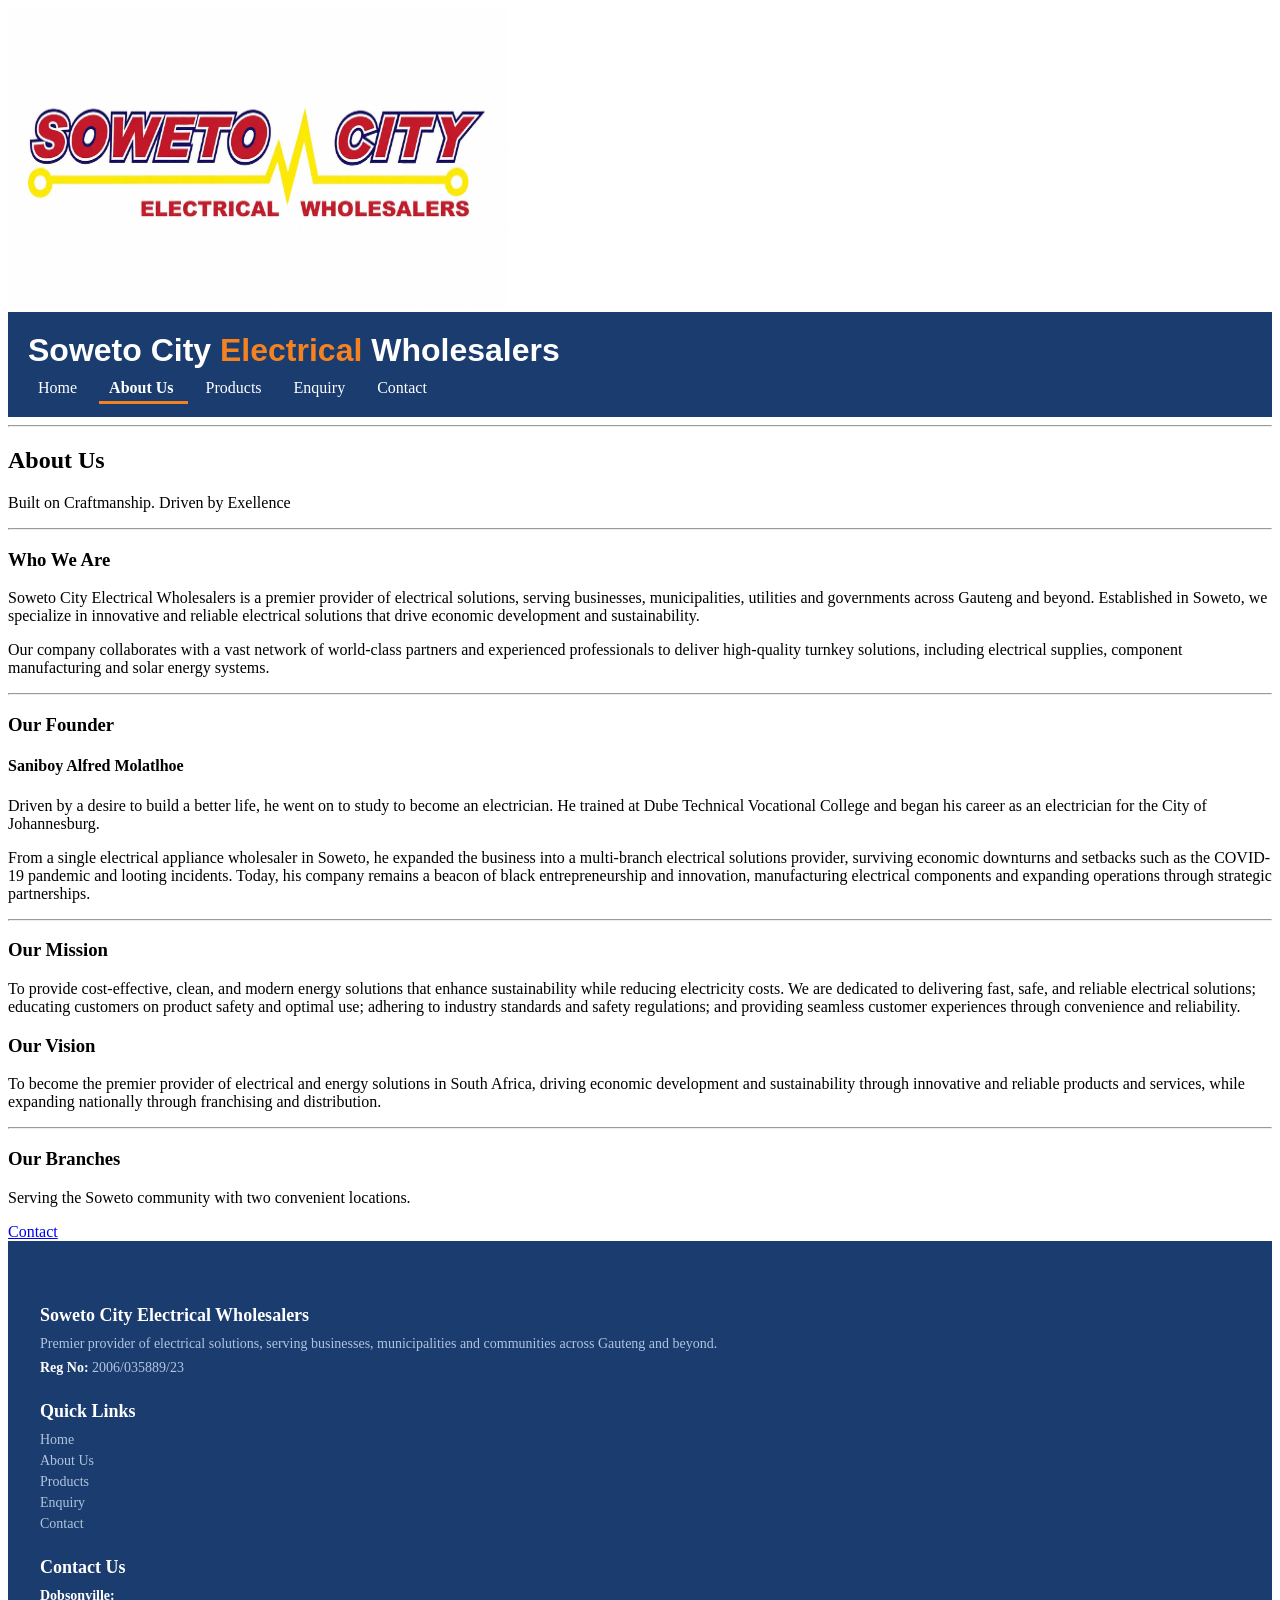
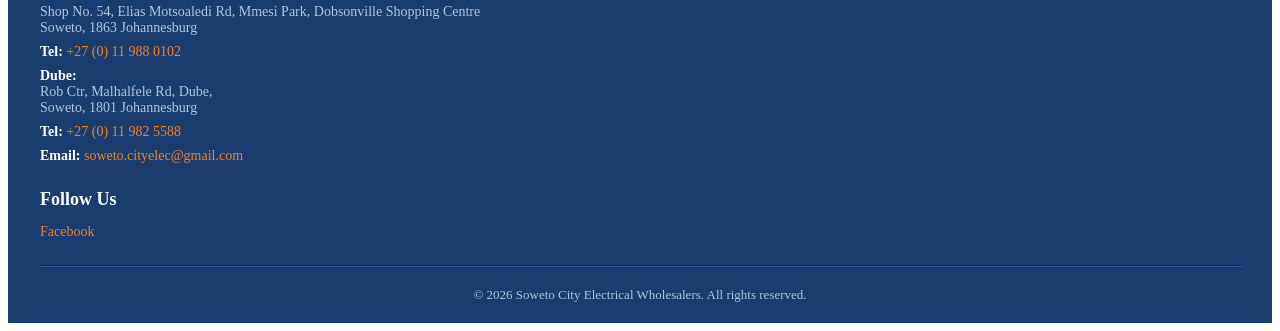
==== Root/Assets/about.html @ 32085fcb "Footer section and updating web pages. I have added comments on everything I have done that way it i" ====
<!DOCTYPE html>
<html lang="en">
    <head>
        <title>Soweto City Electrical Wholesalers</title> 
    </head>
    
    <body>
            <img src="../Images/Company logo.jpg" width="500px" height="300px">
        
        <header>
            <header style="background-color: #1A3C6E; padding: 20px; color: #FFFFFF;">
            
            <h1 style="color: #FFFFFF; font-family: Arial, sans-serif; margin: 0;">
                Soweto City 
                <span style="color: #F58220;">Electrical</span> 
                Wholesalers
            </h1>
            
            <nav>
                <p style="margin-top: 10px; margin-bottom: 0;">
                <a href="../index.html" style="color: #FFFFFF; text-decoration: none; padding: 5px 10px;">
                    Home
                </a> &nbsp;
                <a href="#" style="color: #FFFFFF; text-decoration: none; font-weight: bold; padding: 5px 10px; border-bottom: 3px solid #F58220;">
                    About Us
                </a> &nbsp;
                <a href="products.html" style="color: #FFFFFF; text-decoration: none; padding: 5px 10px;">
                    Products
                </a> &nbsp;
                <a href="enquiry.html" style="color: #FFFFFF; text-decoration: none; padding: 5px 10px;">
                    Enquiry
                </a> &nbsp;
                <a href="contact.html" style="color: #FFFFFF; text-decoration: none; padding: 5px 10px;">
                    Contact
                </a>
                </p>
            </nav>
        </header>
        <hr>
        <main>
            <section>
                <h2>About Us</h2>
                <p>Built on Craftmanship. Driven by Exellence</p>
            </section>

            <hr>
            <section>
                <h3>Who We Are</h3>

                <p>Soweto City Electrical Wholesalers is a premier provider of electrical solutions, 
                    serving businesses, municipalities, utilities and governments across Gauteng and beyond. 
                    Established in Soweto, we specialize in innovative and reliable electrical solutions 
                    that drive economic development and sustainability.</p>
                    <p>Our company collaborates with a vast network of world-class partners and experienced 
                    professionals to deliver high-quality turnkey solutions, including electrical supplies, 
                    component manufacturing and solar energy systems.</p>
            </section>

            <hr>
            <section>
                <h3>Our Founder</h3>
                <h4>Saniboy Alfred Molatlhoe</h4>
                <p>Driven by a desire to build a better life, he went on to study to become an electrician. 
                    He trained at Dube Technical Vocational College and began his career as an electrician 
                    for the City of Johannesburg.</p>
                <p>From a single electrical appliance wholesaler in Soweto, he expanded the business 
                    into a multi-branch electrical solutions provider, surviving economic downturns and 
                    setbacks such as the COVID-19 pandemic and looting incidents. Today, his company 
                    remains a beacon of black entrepreneurship and innovation, manufacturing electrical 
                    components and expanding operations through strategic partnerships.</p>
            </section>

            <hr>
            <section>
                <h3>Our Mission</h3>
                <p>To provide cost-effective, clean, and modern energy solutions that enhance sustainability 
                    while reducing electricity costs. We are dedicated to delivering fast, safe, and reliable 
                    electrical solutions; educating customers on product safety and optimal use; adhering to 
                    industry standards and safety regulations; and providing seamless customer experiences 
                    through convenience and reliability.</p>
                    <h3>Our Vision</h3>
                    <p>To become the premier provider of electrical and energy solutions in South Africa, 
                    driving economic development and sustainability through innovative and reliable products 
                    and services, while expanding nationally through franchising and distribution.</p>
            </section>

            <hr>
            <section>
                <h3>Our Branches</h3>
                <p>Serving the Soweto community with two convenient locations.</p>
                <tr>
                        <td><a href="contact.html">Contact</a></td>
                    </tr>
            </section>

        </main>

        <footer style="background-color: #1A3C6E; padding: 40px 30px 20px 30px; color: #FFFFFF;">
            
            <div style="max-width: 1200px; margin: 0 auto;">
                
                
                <div style="margin-bottom: 25px;">
                    <h4 style="color: #FFFFFF; margin-bottom: 10px; font-size: 18px;">
                        Soweto City Electrical Wholesalers
                    </h4>
                    <p style="color: #B0C4DE; margin: 5px 0; font-size: 14px;">
                        Premier provider of electrical solutions, serving businesses, 
                        municipalities and communities across Gauteng and beyond.
                    </p>
                    <p style="color: #B0C4DE; margin: 8px 0; font-size: 14px;">
                        <strong style="color: #FFFFFF;">Reg No:</strong> 2006/035889/23
                    </p>
                </div>

                <div style="margin-bottom: 25px;">
                    <h4 style="color: #FFFFFF; margin-bottom: 10px; font-size: 18px;">
                        Quick Links
                    </h4>
                    <p style="margin: 5px 0; font-size: 14px;">
                        <a href="../index.html" style="color: #B0C4DE; text-decoration: none;">Home</a>
                    </p>
                    <p style="margin: 5px 0; font-size: 14px;">
                        <a href="#" style="color: #B0C4DE; text-decoration: none;">About Us</a>
                   
                    <p style="margin: 5px 0; font-size: 14px;">
                        <a href="products.html" style="color: #B0C4DE; text-decoration: none;">Products</a>
                    </p>
                    <p style="margin: 5px 0; font-size: 14px;">
                        <a href="enquiry.html" style="color: #B0C4DE; text-decoration: none;">Enquiry</a>
                    </p>
                    <p style="margin: 5px 0; font-size: 14px;">
                        <a href="contact.html" style="color: #B0C4DE; text-decoration: none;">Contact</a>
                    </p>
                </div>
                
                
                <div style="margin-bottom: 25px;">
                    <h4 style="color: #FFFFFF; margin-bottom: 10px; font-size: 18px;">
                        Contact Us
                    </h4>
                    <p style="color: #B0C4DE; margin: 5px 0; font-size: 14px;">
                        <strong style="color: #FFFFFF;">Dobsonville:</strong><br>
                        Shop No. 54, Elias Motsoaledi Rd, Mmesi Park, Dobsonville Shopping Centre<br>
                        Soweto, 1863 Johannesburg
                    </p>
                    <p style="color: #B0C4DE; margin: 8px 0; font-size: 14px;">
                        <strong style="color: #FFFFFF;">Tel:</strong> 
                        <a href="tel:+27119880102" style="color: #F58220; text-decoration: none;">
                            +27 (0) 11 988 0102
                        </a>
                    <p style="color: #B0C4DE; margin: 8px 0; font-size: 14px;">
                        <strong style="color: #FFFFFF;">Dube:</strong><br>
                        Rob Ctr, Malhalfele Rd, Dube,<br>
                        Soweto, 1801 Johannesburg
                    </p>
                    <p style="color: #B0C4DE; margin: 8px 0; font-size: 14px;">
                        <strong style="color: #FFFFFF;">Tel:</strong> 
                        <a href="tel:+27119880102" style="color: #F58220; text-decoration: none;">
                            +27 (0) 11 982 5588
                        </a>
                    </p>
                    <p style="color: #B0C4DE; margin: 5px 0; font-size: 14px;">
                        <strong style="color: #FFFFFF;">Email:</strong> 
                        <a href="mailto:soweto.cityelec@gmail.com" style="color: #F58220; text-decoration: none;">
                            soweto.cityelec@gmail.com
                        </a>
                    </p>
                </div>
                
                
                <div style="margin-bottom: 25px;">
                    <h4 style="color: #FFFFFF; margin-bottom: 10px; font-size: 18px;">
                        Follow Us
                    </h4>
                    <p style="font-size: 14px;">
                        <a href="#" style="color: #F58220; text-decoration: none;">Facebook</a>
                    </p>
                </div>
                
            </div>
            
            
            <hr style="border-color: #2A5C9E; margin: 20px 0;">
            
            <p style="color: #B0C4DE; text-align: center; font-size: 13px; margin: 0;">
                &copy; 2026 Soweto City Electrical Wholesalers. All rights reserved.
            </p>
            
        </footer>

 </body>
</html>
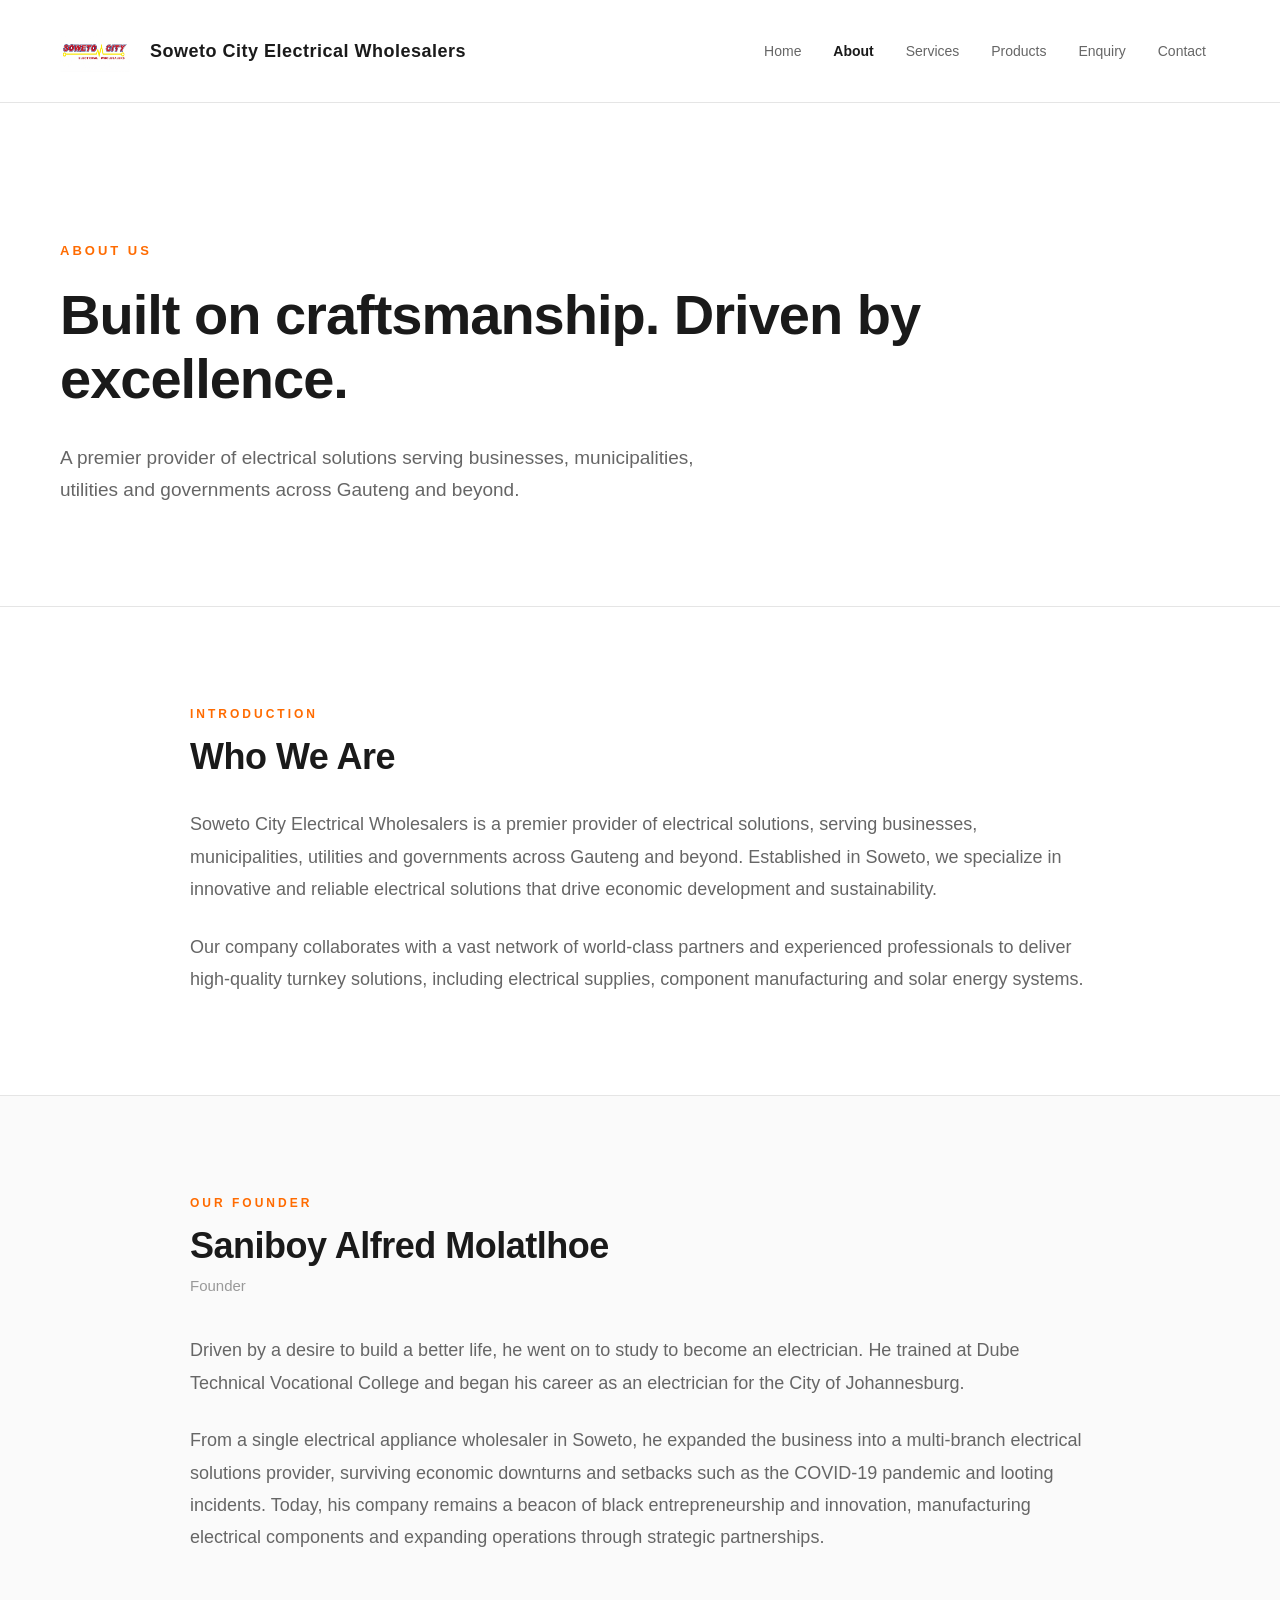
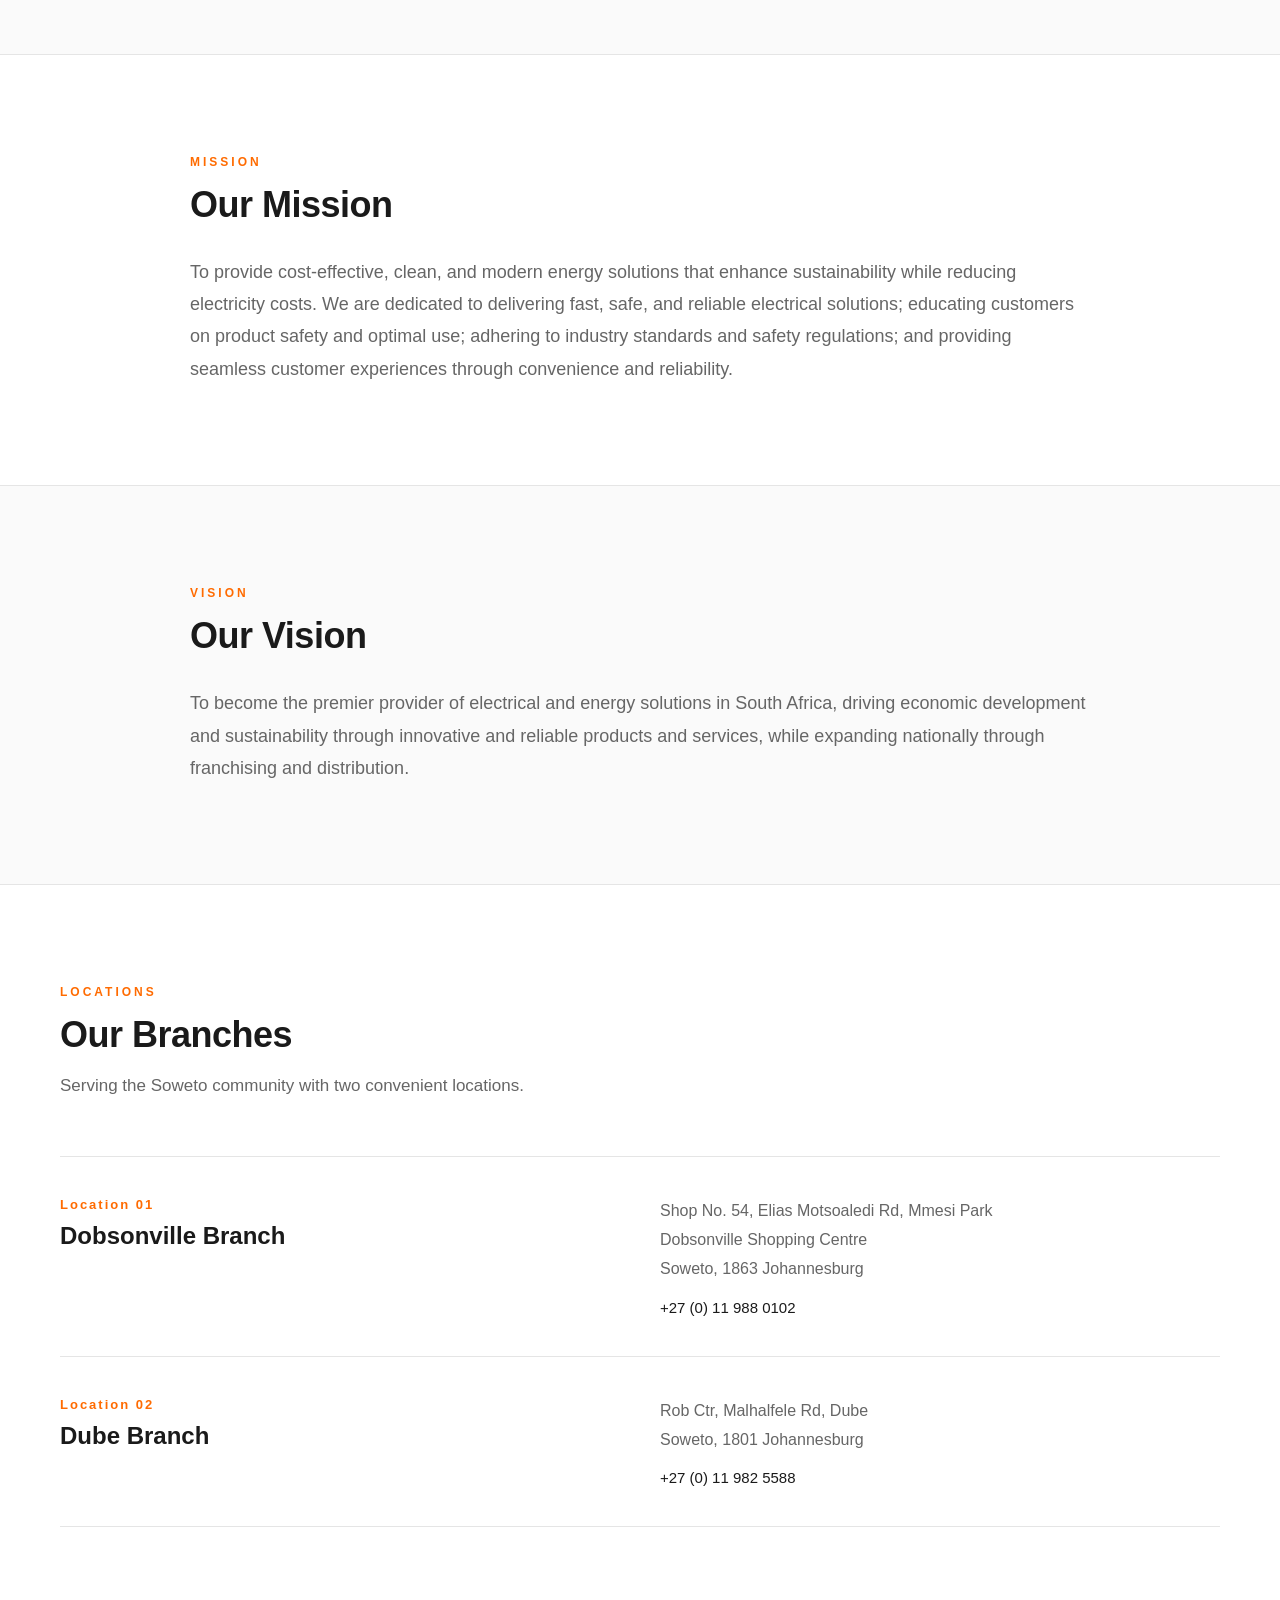
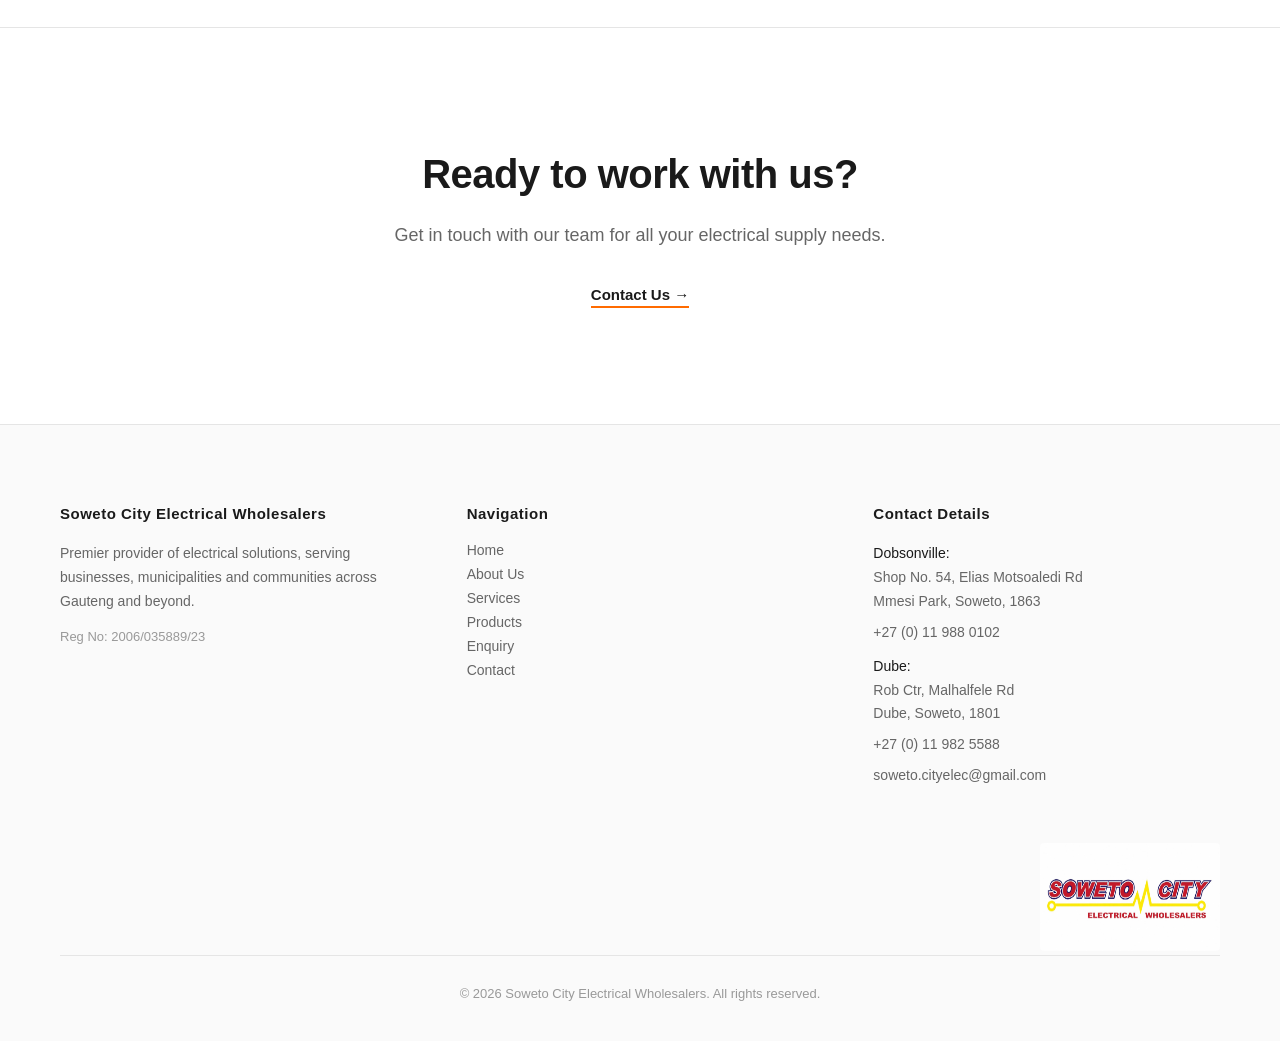
==== commit 67358d7c: "Created a Javascript Folder and changed Design of pages. I have created an additional folder within " ====
--- a/Root/Assets/about.html
+++ b/Root/Assets/about.html
@@ -2,193 +2,335 @@
 <!DOCTYPE html>
 <html lang="en">
     <head>
-        <title>Soweto City Electrical Wholesalers</title> 
+        <title>Soweto City Electrical Wholesalers | Home</title>
     </head>
-    
-    <body>
-            <img src="../Images/Company logo.jpg" width="500px" height="300px">
+    <body style="font-family: 'Inter', Arial, sans-serif; margin: 0; padding: 0; background-color: #FFFFFF; color: #1A1A1A;"></body>
+    <header style="background-color: #FFFFFF; padding: 30px 60px; border-bottom: 1px solid #E5E5E5;">
+        <div style="display: flex; align-items: center; justify-content: space-between; flex-wrap: wrap;">
+
+        <!--Comapany logo-->
+        <div style="display: flex; align-items: center; gap: 20px;">
+            <img src="../Images/Company logo.jpg" alt="Soweto City Electrical Wholesalers Logo" width="70" height="42" style="border-radius: 2px;">
+            <h1 style="color: #1A1A1A; margin: 0; font-size: 18px; font-weight: 600; letter-spacing: 0.5px;">
+            Soweto City Electrical Wholesalers
+            </h1>
+        </div>
+
+            <!--Navigation Menu-->
+            <nav>
+                <p style="margin: 0; font-size: 14px; font-weight: 400;">
+                    <a href="../index.html" style="color: #666666; text-decoration: none; padding: 8px 14px;">
+                        Home
+                    </a>
+                    <a href="#" style="color: #1A1A1A; text-decoration: none; padding: 8px 14px; font-weight: 600;">
+                        About
+                    </a>
+                    <a href="services.html" style="color: #666666; text-decoration: none; padding: 8px 14px;">
+                        Services
+                    </a>
+                    <a href="products.html" style="color: #666666; text-decoration: none; padding: 8px 14px;">
+                        Products
+                    </a>
+                    <a href="enquiry.html" style="color: #666666; text-decoration: none; padding: 8px 14px;">
+                        Enquiry
+                    </a>
+                    <a href="contact.html" style="color: #666666; text-decoration: none; padding: 8px 14px;">
+                        Contact
+                    </a>
+                    </p>
+            </nav>
+    </header>
         
-        <header>
-            <header style="background-color: #1A3C6E; padding: 20px; color: #FFFFFF;">
+        <main>
+            <!--Page Header-->
+            <section style="padding: 140px 60px 100px 60px; max-width: 1200px; margin: 0 auto;">
+                <p style="color: #FF6B00; font-size: 13px; font-weight: 600; letter-spacing: 3px; text-transform: uppercase; margin: 0 0 25px 0;">
+                    About Us
+                </p>
+                
+                <h2 style="color: #1A1A1A; font-size: 56px; font-weight: 700; line-height: 1.15; margin: 0 0 30px 0; max-width: 900px; letter-spacing: -1px;">
+                    Built on craftsmanship. Driven by excellence.
+                </h2>
+                
+                <p style="color: #666666; font-size: 19px; line-height: 1.7; max-width: 650px; margin-bottom: 0; font-weight: 300;">
+                    A premier provider of electrical solutions serving businesses, 
+                    municipalities, utilities and governments across Gauteng and beyond.
+                </p>  
+            </section>
+           
             
-            <h1 style="color: #FFFFFF; font-family: Arial, sans-serif; margin: 0;">
-                Soweto City 
-                <span style="color: #F58220;">Electrical</span> 
-                Wholesalers
-            </h1>
-            
-            <nav>
-                <p style="margin-top: 10px; margin-bottom: 0;">
-                <a href="../index.html" style="color: #FFFFFF; text-decoration: none; padding: 5px 10px;">
-                    Home
-                </a> &nbsp;
-                <a href="#" style="color: #FFFFFF; text-decoration: none; font-weight: bold; padding: 5px 10px; border-bottom: 3px solid #F58220;">
-                    About Us
-                </a> &nbsp;
-                <a href="products.html" style="color: #FFFFFF; text-decoration: none; padding: 5px 10px;">
-                    Products
-                </a> &nbsp;
-                <a href="enquiry.html" style="color: #FFFFFF; text-decoration: none; padding: 5px 10px;">
-                    Enquiry
-                </a> &nbsp;
-                <a href="contact.html" style="color: #FFFFFF; text-decoration: none; padding: 5px 10px;">
-                    Contact
-                </a>
-                </p>
-            </nav>
-        </header>
-        <hr>
-        <main>
-            <section>
-                <h2>About Us</h2>
-                <p>Built on Craftmanship. Driven by Exellence</p>
-            </section>
-
-            <hr>
-            <section>
-                <h3>Who We Are</h3>
-
-                <p>Soweto City Electrical Wholesalers is a premier provider of electrical solutions, 
-                    serving businesses, municipalities, utilities and governments across Gauteng and beyond. 
-                    Established in Soweto, we specialize in innovative and reliable electrical solutions 
-                    that drive economic development and sustainability.</p>
-                    <p>Our company collaborates with a vast network of world-class partners and experienced 
-                    professionals to deliver high-quality turnkey solutions, including electrical supplies, 
-                    component manufacturing and solar energy systems.</p>
-            </section>
-
-            <hr>
-            <section>
-                <h3>Our Founder</h3>
-                <h4>Saniboy Alfred Molatlhoe</h4>
-                <p>Driven by a desire to build a better life, he went on to study to become an electrician. 
-                    He trained at Dube Technical Vocational College and began his career as an electrician 
-                    for the City of Johannesburg.</p>
-                <p>From a single electrical appliance wholesaler in Soweto, he expanded the business 
-                    into a multi-branch electrical solutions provider, surviving economic downturns and 
-                    setbacks such as the COVID-19 pandemic and looting incidents. Today, his company 
-                    remains a beacon of black entrepreneurship and innovation, manufacturing electrical 
-                    components and expanding operations through strategic partnerships.</p>
-            </section>
-
-            <hr>
-            <section>
-                <h3>Our Mission</h3>
-                <p>To provide cost-effective, clean, and modern energy solutions that enhance sustainability 
-                    while reducing electricity costs. We are dedicated to delivering fast, safe, and reliable 
-                    electrical solutions; educating customers on product safety and optimal use; adhering to 
-                    industry standards and safety regulations; and providing seamless customer experiences 
-                    through convenience and reliability.</p>
-                    <h3>Our Vision</h3>
-                    <p>To become the premier provider of electrical and energy solutions in South Africa, 
-                    driving economic development and sustainability through innovative and reliable products 
-                    and services, while expanding nationally through franchising and distribution.</p>
-            </section>
-
-            <hr>
-            <section>
-                <h3>Our Branches</h3>
-                <p>Serving the Soweto community with two convenient locations.</p>
-                <tr>
-                        <td><a href="contact.html">Contact</a></td>
-                    </tr>
-            </section>
-
+            <!--Who We Are-->
+            <section style="padding: 100px 60px; border-top: 1px solid #E5E5E5;">
+                <div style="max-width: 900px; margin: 0 auto;">
+                    <p style="color: #FF6B00; font-size: 12px; font-weight: 600; letter-spacing: 3px; text-transform: uppercase; margin: 0 0 15px 0;">
+                        Introduction
+                    </p>
+                    <h2 style="color: #1A1A1A; font-size: 36px; font-weight: 700; margin: 0 0 30px 0; letter-spacing: -0.5px;">
+                        Who We Are
+                    </h2>
+                    <p style="color: #666666; font-size: 18px; line-height: 1.8; margin-bottom: 25px; font-weight: 300;">
+                        Soweto City Electrical Wholesalers is a premier provider of electrical solutions, 
+                        serving businesses, municipalities, utilities and governments across Gauteng and beyond. 
+                        Established in Soweto, we specialize in innovative and reliable electrical solutions 
+                        that drive economic development and sustainability.
+                    </p>
+                    <p style="color: #666666; font-size: 18px; line-height: 1.8; margin-bottom: 0; font-weight: 300;">
+                        Our company collaborates with a vast network of world-class partners and experienced 
+                        professionals to deliver high-quality turnkey solutions, including electrical supplies, 
+                        component manufacturing and solar energy systems.
+                    </p>   
+                </div>
+            </section>
+
+            <!--Our Founder-->
+              <section style="padding: 100px 60px; background-color: #FAFAFA; border-top: 1px solid #E5E5E5;">
+                <div style="max-width: 900px; margin: 0 auto;">
+                    
+                    <p style="color: #FF6B00; font-size: 12px; font-weight: 600; letter-spacing: 3px; text-transform: uppercase; margin: 0 0 15px 0;">
+                        Our Founder
+                    </p>
+                    
+                    <h2 style="color: #1A1A1A; font-size: 36px; font-weight: 700; margin: 0 0 10px 0; letter-spacing: -0.5px;">
+                        Saniboy Alfred Molatlhoe
+                    </h2>
+                    
+                    <p style="color: #999999; font-size: 15px; font-weight: 500; margin: 0 0 40px 0;">
+                        Founder
+                    </p>
+                    
+                    <p style="color: #666666; font-size: 18px; line-height: 1.8; margin-bottom: 25px; font-weight: 300;">
+                        Driven by a desire to build a better life, he went on to study to become an electrician. 
+                        He trained at Dube Technical Vocational College and began his career as an electrician 
+                        for the City of Johannesburg.
+                    </p>
+                    
+                    <p style="color: #666666; font-size: 18px; line-height: 1.8; margin-bottom: 0; font-weight: 300;">
+                        From a single electrical appliance wholesaler in Soweto, he expanded the business 
+                        into a multi-branch electrical solutions provider, surviving economic downturns and 
+                        setbacks such as the COVID-19 pandemic and looting incidents. Today, his company 
+                        remains a beacon of black entrepreneurship and innovation, manufacturing electrical 
+                        components and expanding operations through strategic partnerships.
+                    </p>   
+                </div>
+            </section>
+
+            <!--The Mission-->
+            <section style="padding: 100px 60px; border-top: 1px solid #E5E5E5;">
+                <div style="max-width: 900px; margin: 0 auto;">
+                    
+                    <p style="color: #FF6B00; font-size: 12px; font-weight: 600; letter-spacing: 3px; text-transform: uppercase; margin: 0 0 15px 0;">
+                        Mission
+                    </p>
+                    
+                    <h2 style="color: #1A1A1A; font-size: 36px; font-weight: 700; margin: 0 0 30px 0; letter-spacing: -0.5px;">
+                        Our Mission
+                    </h2>
+                    
+                    <p style="color: #666666; font-size: 18px; line-height: 1.8; margin-bottom: 0; font-weight: 300;">
+                        To provide cost-effective, clean, and modern energy solutions that enhance sustainability 
+                        while reducing electricity costs. We are dedicated to delivering fast, safe, and reliable 
+                        electrical solutions; educating customers on product safety and optimal use; adhering to 
+                        industry standards and safety regulations; and providing seamless customer experiences 
+                        through convenience and reliability.
+                    </p> 
+                </div>
+            </section>
+
+            <!--The Vision-->
+            <section style="padding: 100px 60px; background-color: #FAFAFA; border-top: 1px solid #E5E5E5;">
+                <div style="max-width: 900px; margin: 0 auto;">
+                    
+                    <p style="color: #FF6B00; font-size: 12px; font-weight: 600; letter-spacing: 3px; text-transform: uppercase; margin: 0 0 15px 0;">
+                        Vision
+                    </p>
+                    
+                    <h2 style="color: #1A1A1A; font-size: 36px; font-weight: 700; margin: 0 0 30px 0; letter-spacing: -0.5px;">
+                        Our Vision
+                    </h2>
+                    
+                    <p style="color: #666666; font-size: 18px; line-height: 1.8; margin-bottom: 0; font-weight: 300;">
+                        To become the premier provider of electrical and energy solutions in South Africa, 
+                        driving economic development and sustainability through innovative and reliable products 
+                        and services, while expanding nationally through franchising and distribution.
+                    </p>
+                </div>
+            </section>
+
+            <!--Branches-->
+            <section style="padding: 100px 60px; border-top: 1px solid #E5E5E5;">
+                <div style="max-width: 1200px; margin: 0 auto;">
+                    
+                    <p style="color: #FF6B00; font-size: 12px; font-weight: 600; letter-spacing: 3px; text-transform: uppercase; margin: 0 0 15px 0;">
+                        Locations
+                    </p>
+                    
+                    <h2 style="color: #1A1A1A; font-size: 36px; font-weight: 700; margin: 0 0 20px 0; letter-spacing: -0.5px;">
+                        Our Branches
+                    </h2>
+                    
+                    <p style="color: #666666; font-size: 17px; margin-bottom: 60px; font-weight: 300;">
+                        Serving the Soweto community with two convenient locations.
+                    </p>
+                    
+                    <!--First Branch Location-->
+                    <div style="border-top: 1px solid #E5E5E5; padding: 40px 0;">
+                        <div style="display: flex; flex-wrap: wrap; gap: 40px;">
+                            
+                            <div style="flex: 1; min-width: 200px;">
+                                <p style="color: #FF6B00; font-size: 13px; font-weight: 600; letter-spacing: 2px; margin: 0 0 10px 0;">
+                                    Location 01
+                                </p>
+                                <h3 style="color: #1A1A1A; font-size: 24px; font-weight: 600; margin: 0;">Dobsonville Branch</h3>
+                            </div>
+                            
+                            <div style="flex: 1; min-width: 250px;">
+                                <address style="font-style: normal; color: #666666; font-size: 16px; line-height: 1.8; margin: 0 0 15px 0; font-weight: 300;">
+                                    Shop No. 54, Elias Motsoaledi Rd, Mmesi Park<br>
+                                    Dobsonville Shopping Centre<br>
+                                    Soweto, 1863 Johannesburg
+                                </address>
+                                <p style="color: #1A1A1A; font-size: 15px; font-weight: 500; margin: 0;">+27 (0) 11 988 0102</p>
+                            </div>
+                            
+                        </div>
+                    </div>
+                    
+                    <!--Second Branch Location-->
+                    <div style="border-top: 1px solid #E5E5E5; border-bottom: 1px solid #E5E5E5; padding: 40px 0;">
+                        <div style="display: flex; flex-wrap: wrap; gap: 40px;">
+                            
+                            <div style="flex: 1; min-width: 200px;">
+                                <p style="color: #FF6B00; font-size: 13px; font-weight: 600; letter-spacing: 2px; margin: 0 0 10px 0;">
+                                    Location 02
+                                </p>
+                                <h3 style="color: #1A1A1A; font-size: 24px; font-weight: 600; margin: 0;">Dube Branch</h3>
+                            </div>
+                            
+                            <div style="flex: 1; min-width: 250px;">
+                                <address style="font-style: normal; color: #666666; font-size: 16px; line-height: 1.8; margin: 0 0 15px 0; font-weight: 300;">
+                                    Rob Ctr, Malhalfele Rd, Dube<br>
+                                    Soweto, 1801 Johannesburg
+                                </address>
+                                <p style="color: #1A1A1A; font-size: 15px; font-weight: 500; margin: 0;">+27 (0) 11 982 5588</p>
+                            </div>
+                            
+                        </div>
+                    </div>
+                    
+                </div>
+            </section>
+
+            <!--Call To Action-->
+            <section style="padding: 120px 60px; background-color: #FFFFFF; border-top: 1px solid #E5E5E5; text-align: center;">
+                <div style="max-width: 900px; margin: 0 auto;">
+                    
+                    <h2 style="color: #1A1A1A; font-size: 40px; font-weight: 700; line-height: 1.3; margin: 0 0 25px 0; letter-spacing: -0.5px;">
+                        Ready to work with us?
+                    </h2>
+                    
+                    <p style="color: #666666; font-size: 18px; margin-bottom: 40px; font-weight: 300;">
+                        Get in touch with our team for all your electrical supply needs.
+                    </p>
+                    
+                    <p style="margin: 0;">
+                        <a href="contact.html" style="color: #1A1A1A; text-decoration: none; font-size: 15px; font-weight: 600; padding-bottom: 3px; border-bottom: 2px solid #FF6B00;">
+                            Contact Us &rarr;
+                        </a>
+                    </p>
+                </div>
+            </section>
         </main>
 
-        <footer style="background-color: #1A3C6E; padding: 40px 30px 20px 30px; color: #FFFFFF;">
+
+
+        <!--Footer-->
+        <footer style="background-color: #FAFAFA; padding: 80px 60px 40px 60px; border-top: 1px solid #E5E5E5;">
             
             <div style="max-width: 1200px; margin: 0 auto;">
                 
-                
-                <div style="margin-bottom: 25px;">
-                    <h4 style="color: #FFFFFF; margin-bottom: 10px; font-size: 18px;">
-                        Soweto City Electrical Wholesalers
-                    </h4>
-                    <p style="color: #B0C4DE; margin: 5px 0; font-size: 14px;">
-                        Premier provider of electrical solutions, serving businesses, 
-                        municipalities and communities across Gauteng and beyond.
-                    </p>
-                    <p style="color: #B0C4DE; margin: 8px 0; font-size: 14px;">
-                        <strong style="color: #FFFFFF;">Reg No:</strong> 2006/035889/23
-                    </p>
-                </div>
-
-                <div style="margin-bottom: 25px;">
-                    <h4 style="color: #FFFFFF; margin-bottom: 10px; font-size: 18px;">
-                        Quick Links
-                    </h4>
-                    <p style="margin: 5px 0; font-size: 14px;">
-                        <a href="../index.html" style="color: #B0C4DE; text-decoration: none;">Home</a>
-                    </p>
-                    <p style="margin: 5px 0; font-size: 14px;">
-                        <a href="#" style="color: #B0C4DE; text-decoration: none;">About Us</a>
-                   
-                    <p style="margin: 5px 0; font-size: 14px;">
-                        <a href="products.html" style="color: #B0C4DE; text-decoration: none;">Products</a>
-                    </p>
-                    <p style="margin: 5px 0; font-size: 14px;">
-                        <a href="enquiry.html" style="color: #B0C4DE; text-decoration: none;">Enquiry</a>
-                    </p>
-                    <p style="margin: 5px 0; font-size: 14px;">
-                        <a href="contact.html" style="color: #B0C4DE; text-decoration: none;">Contact</a>
-                    </p>
-                </div>
-                
-                
-                <div style="margin-bottom: 25px;">
-                    <h4 style="color: #FFFFFF; margin-bottom: 10px; font-size: 18px;">
-                        Contact Us
-                    </h4>
-                    <p style="color: #B0C4DE; margin: 5px 0; font-size: 14px;">
-                        <strong style="color: #FFFFFF;">Dobsonville:</strong><br>
-                        Shop No. 54, Elias Motsoaledi Rd, Mmesi Park, Dobsonville Shopping Centre<br>
-                        Soweto, 1863 Johannesburg
-                    </p>
-                    <p style="color: #B0C4DE; margin: 8px 0; font-size: 14px;">
-                        <strong style="color: #FFFFFF;">Tel:</strong> 
-                        <a href="tel:+27119880102" style="color: #F58220; text-decoration: none;">
-                            +27 (0) 11 988 0102
-                        </a>
-                    <p style="color: #B0C4DE; margin: 8px 0; font-size: 14px;">
-                        <strong style="color: #FFFFFF;">Dube:</strong><br>
-                        Rob Ctr, Malhalfele Rd, Dube,<br>
-                        Soweto, 1801 Johannesburg
-                    </p>
-                    <p style="color: #B0C4DE; margin: 8px 0; font-size: 14px;">
-                        <strong style="color: #FFFFFF;">Tel:</strong> 
-                        <a href="tel:+27119880102" style="color: #F58220; text-decoration: none;">
-                            +27 (0) 11 982 5588
-                        </a>
-                    </p>
-                    <p style="color: #B0C4DE; margin: 5px 0; font-size: 14px;">
-                        <strong style="color: #FFFFFF;">Email:</strong> 
-                        <a href="mailto:soweto.cityelec@gmail.com" style="color: #F58220; text-decoration: none;">
-                            soweto.cityelec@gmail.com
-                        </a>
-                    </p>
-                </div>
-                
-                
-                <div style="margin-bottom: 25px;">
-                    <h4 style="color: #FFFFFF; margin-bottom: 10px; font-size: 18px;">
-                        Follow Us
-                    </h4>
-                    <p style="font-size: 14px;">
-                        <a href="#" style="color: #F58220; text-decoration: none;">Facebook</a>
+                <div style="display: flex; flex-wrap: wrap; gap: 60px; margin-bottom: 60px;">
+                    
+                    <!--Company Information-->
+                    <div style="flex: 1; min-width: 250px;">
+                        <h4 style="color: #1A1A1A; margin: 0 0 20px 0; font-size: 15px; font-weight: 600; letter-spacing: 0.5px;">
+                            Soweto City Electrical Wholesalers
+                        </h4>
+                        <p style="color: #666666; margin: 5px 0; font-size: 14px; line-height: 1.7; font-weight: 300;">
+                            Premier provider of electrical solutions, serving businesses, 
+                            municipalities and communities across Gauteng and beyond.
+                        </p>
+                        <p style="color: #999999; margin: 15px 0 0 0; font-size: 13px;">
+                            Reg No: 2006/035889/23
+                        </p>
+                    </div>
+                    
+                    <!--Quick Links-->
+                    <div style="flex: 1; min-width: 150px;">
+                        <h4 style="color: #1A1A1A; margin: 0 0 20px 0; font-size: 15px; font-weight: 600; letter-spacing: 0.5px;">
+                            Navigation
+                        </h4>
+                        <p style="margin: 8px 0; font-size: 14px;">
+                            <a href="../index.html" style="color: #666666; text-decoration: none; font-weight: 300;">Home</a>
+                        </p>
+                        <p style="margin: 8px 0; font-size: 14px;">
+                            <a href="#" style="color: #666666; text-decoration: none; font-weight: 300;">About Us</a>
+                        </p>
+                        <p style="margin: 8px 0; font-size: 14px;">
+                            <a href="Assets/services.html" style="color: #666666; text-decoration: none; font-weight: 300;">Services</a>
+                        </p>
+                        <p style="margin: 8px 0; font-size: 14px;">
+                            <a href="Assets/products.html" style="color: #666666; text-decoration: none; font-weight: 300;">Products</a>
+                        </p>
+                        <p style="margin: 8px 0; font-size: 14px;">
+                            <a href="Assets/enquiry.html" style="color: #666666; text-decoration: none; font-weight: 300;">Enquiry</a>
+                        </p>
+                        <p style="margin: 8px 0; font-size: 14px;">
+                            <a href="Assets/contact.html" style="color: #666666; text-decoration: none; font-weight: 300;">Contact</a>
+                        </p>
+                    </div>
+                    
+                    <!--Contact Information-->
+                    <div style="flex: 1; min-width: 250px;">
+                        <h4 style="color: #1A1A1A; margin: 0 0 20px 0; font-size: 15px; font-weight: 600; letter-spacing: 0.5px;">
+                        Contact Details
+                        </h4>
+                        <p style="color: #666666; margin: 5px 0; font-size: 14px; line-height: 1.7; font-weight: 300;">
+                        <span style="color: #1A1A1A; font-weight: 500;">Dobsonville:</span><br>
+                        Shop No. 54, Elias Motsoaledi Rd<br>
+                        Mmesi Park, Soweto, 1863
+                        </p>
+                        <p style="color: #666666; margin: 10px 0; font-size: 14px; font-weight: 300;">
+                        <a href="tel:+27119880102" style="color: #666666; text-decoration: none;">+27 (0) 11 988 0102</a>
+                        </p>
+                        <p style="color: #666666; margin: 15px 0 0 0; font-size: 14px; line-height: 1.7; font-weight: 300;">
+                        <span style="color: #1A1A1A; font-weight: 500;">Dube:</span><br>
+                        Rob Ctr, Malhalfele Rd<br>
+                        Dube, Soweto, 1801
+                        </p>
+                        <p style="color: #666666; margin: 10px 0; font-size: 14px; font-weight: 300;">
+                        <a href="tel:+27119825588" style="color: #666666; text-decoration: none;">+27 (0) 11 982 5588</a>
+                        </p>
+                        <p style="color: #666666; margin: 15px 0 0 0; font-size: 14px; font-weight: 300;">
+                        <a href="mailto:soweto.cityelec@gmail.com" style="color: #666666; text-decoration: none;">soweto.cityelec@gmail.com</a>
+                        </p>
+                    </div>
+                </div>
+                
+                <!--Logo-->
+                 <div style="flex: 1; min-width: 180px; text-align: right;">
+                    <img src="../Images/Company logo.jpg" alt="Soweto City Electrical Wholesalers Logo" width="180" height="108" style="border-radius: 4px;">
+                </div>
+
+                <!--Copyright-->
+                <div style="border-top: 1px solid #E5E5E5; padding-top: 30px;">
+                    <p style="color: #999999; text-align: center; font-size: 13px; margin: 0; font-weight: 300;">
+                    &copy; 2026 Soweto City Electrical Wholesalers. All rights reserved.
                     </p>
                 </div>
                 
             </div>
-            
-            
-            <hr style="border-color: #2A5C9E; margin: 20px 0;">
-            
-            <p style="color: #B0C4DE; text-align: center; font-size: 13px; margin: 0;">
-                &copy; 2026 Soweto City Electrical Wholesalers. All rights reserved.
-            </p>
-            
         </footer>
+        
 
  </body>
 </html>
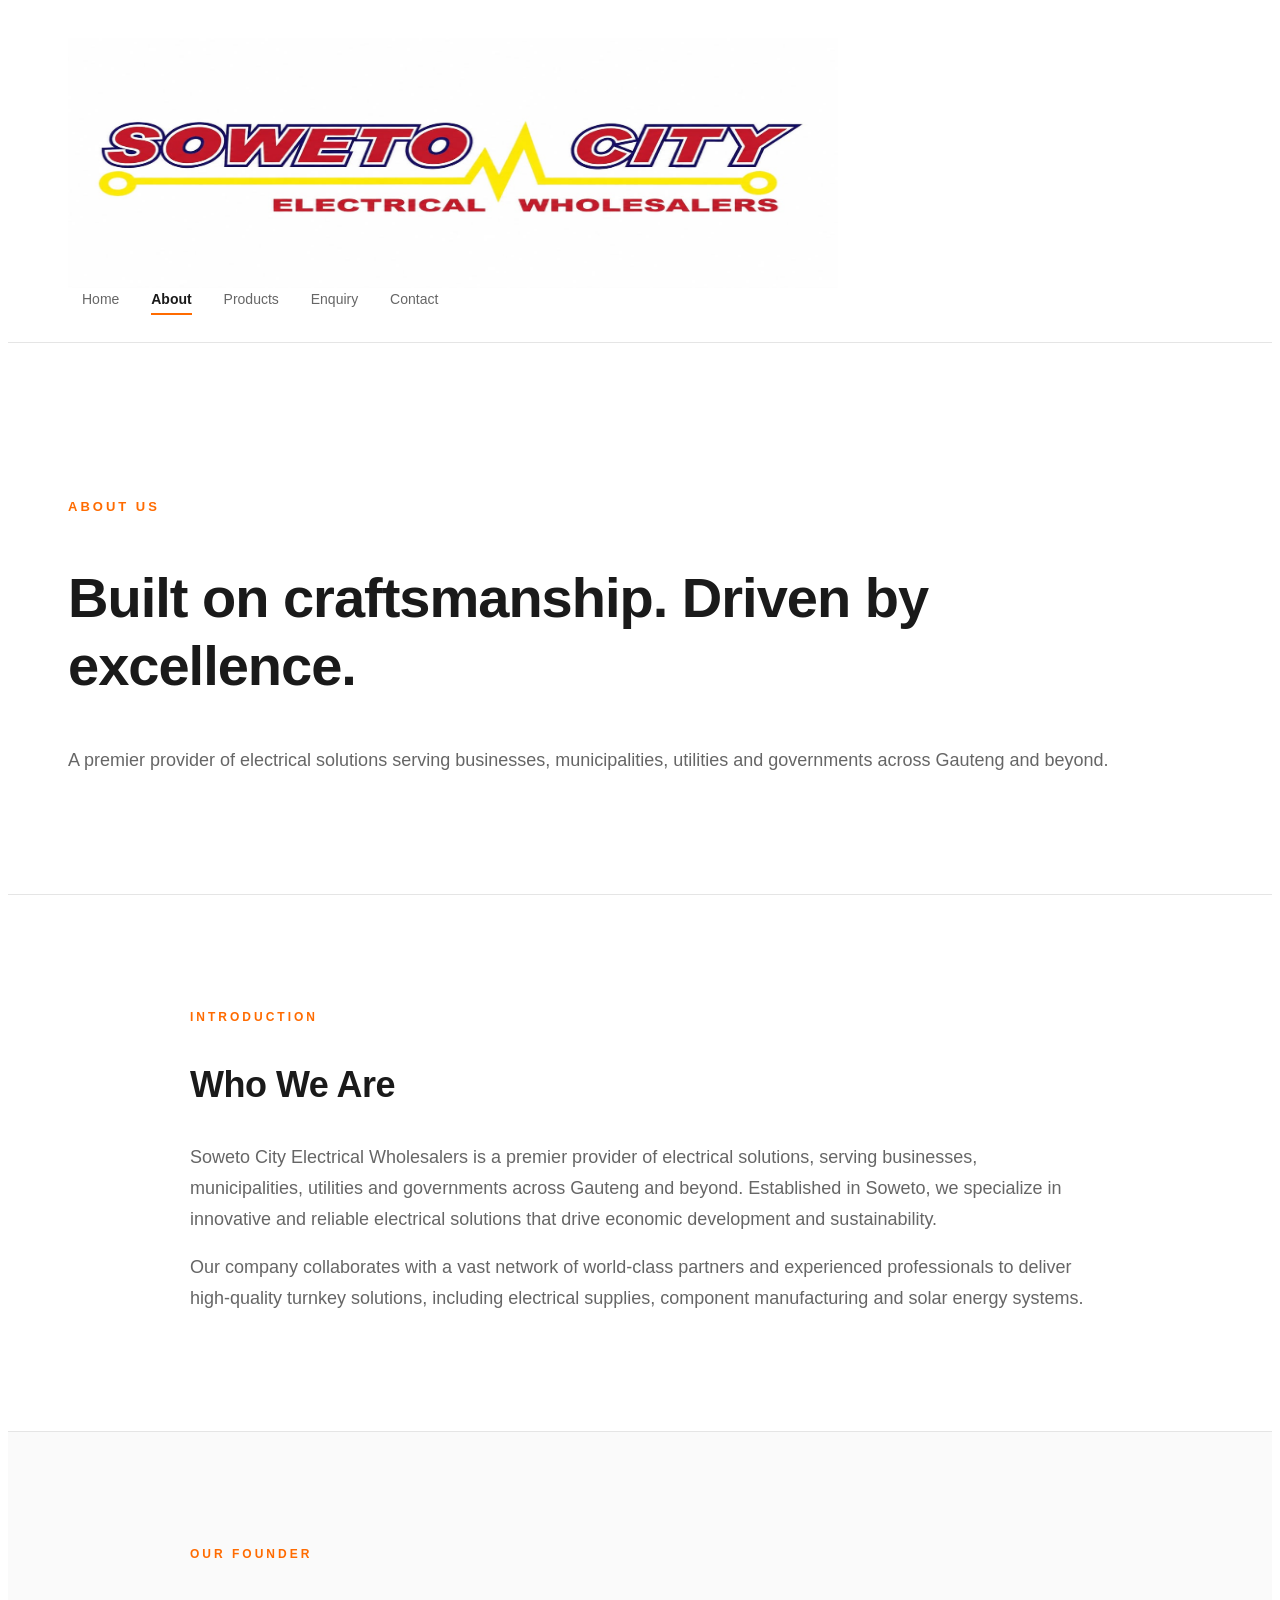
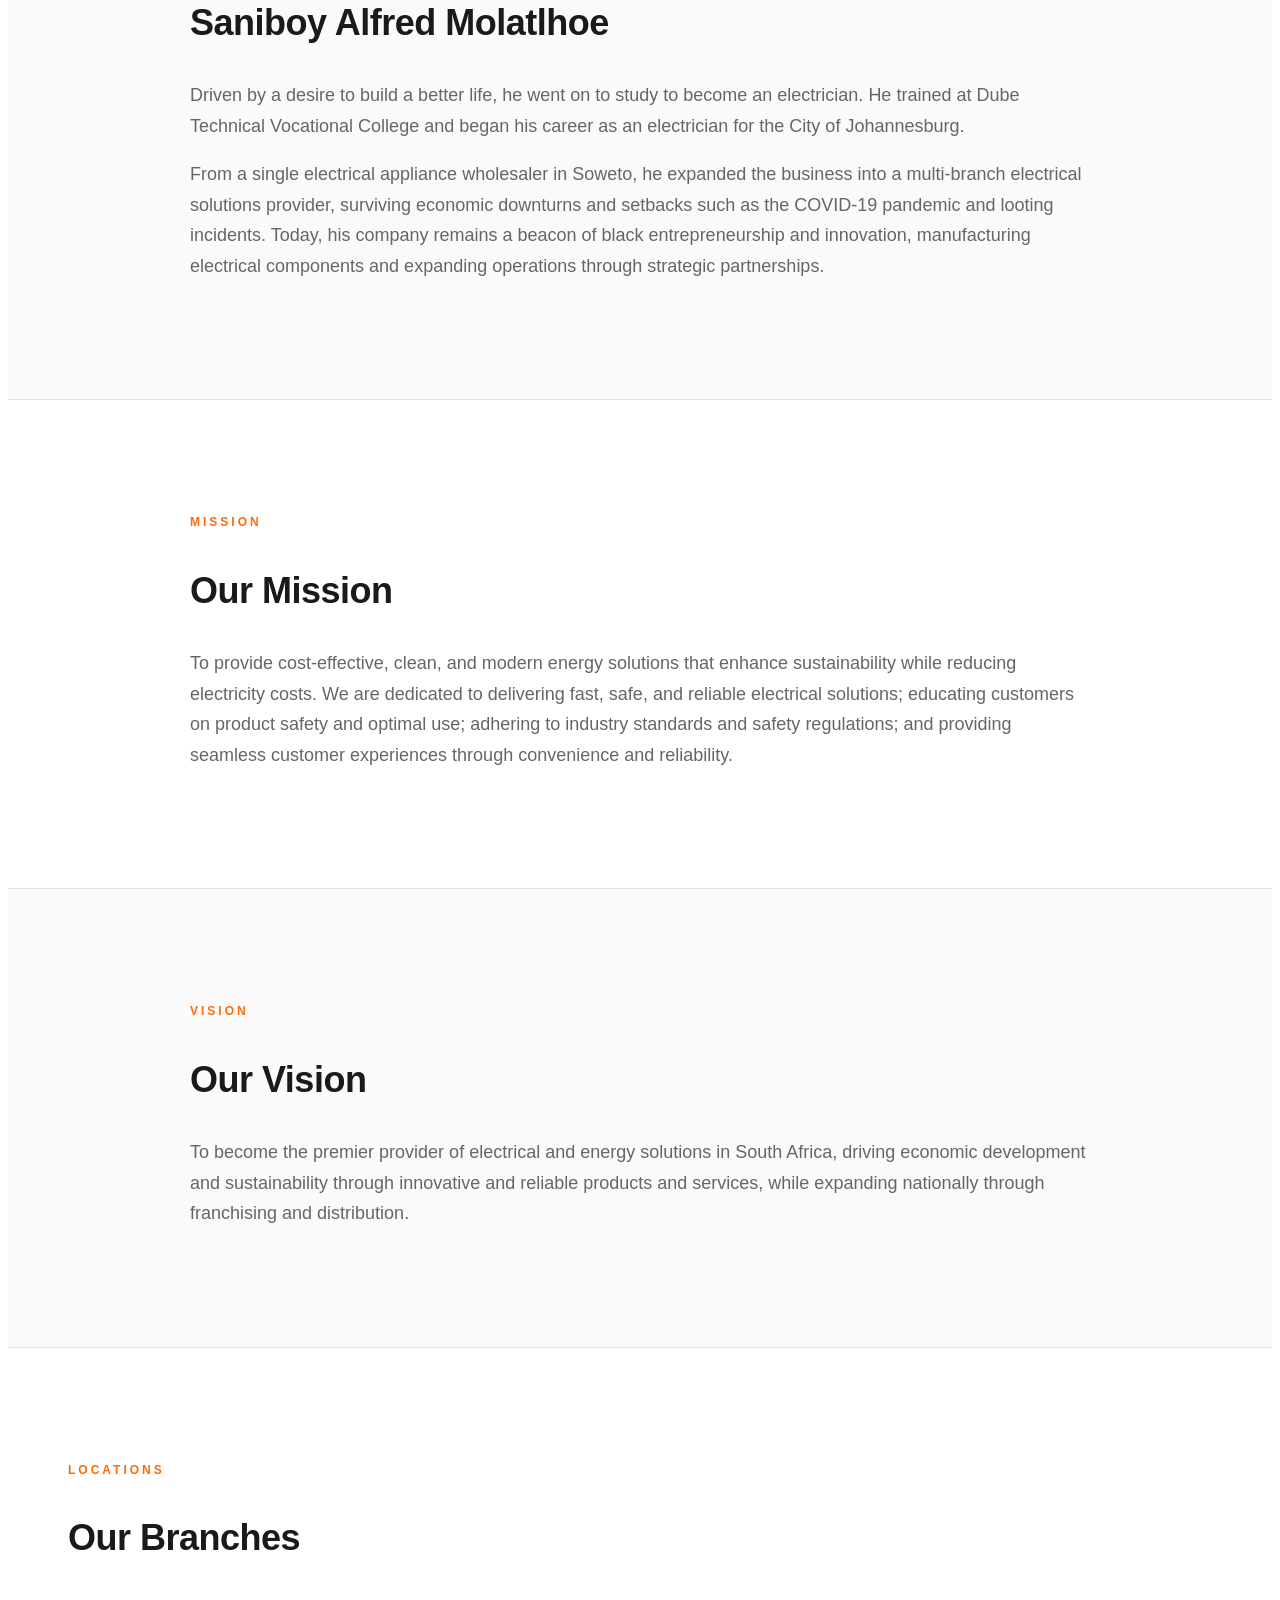
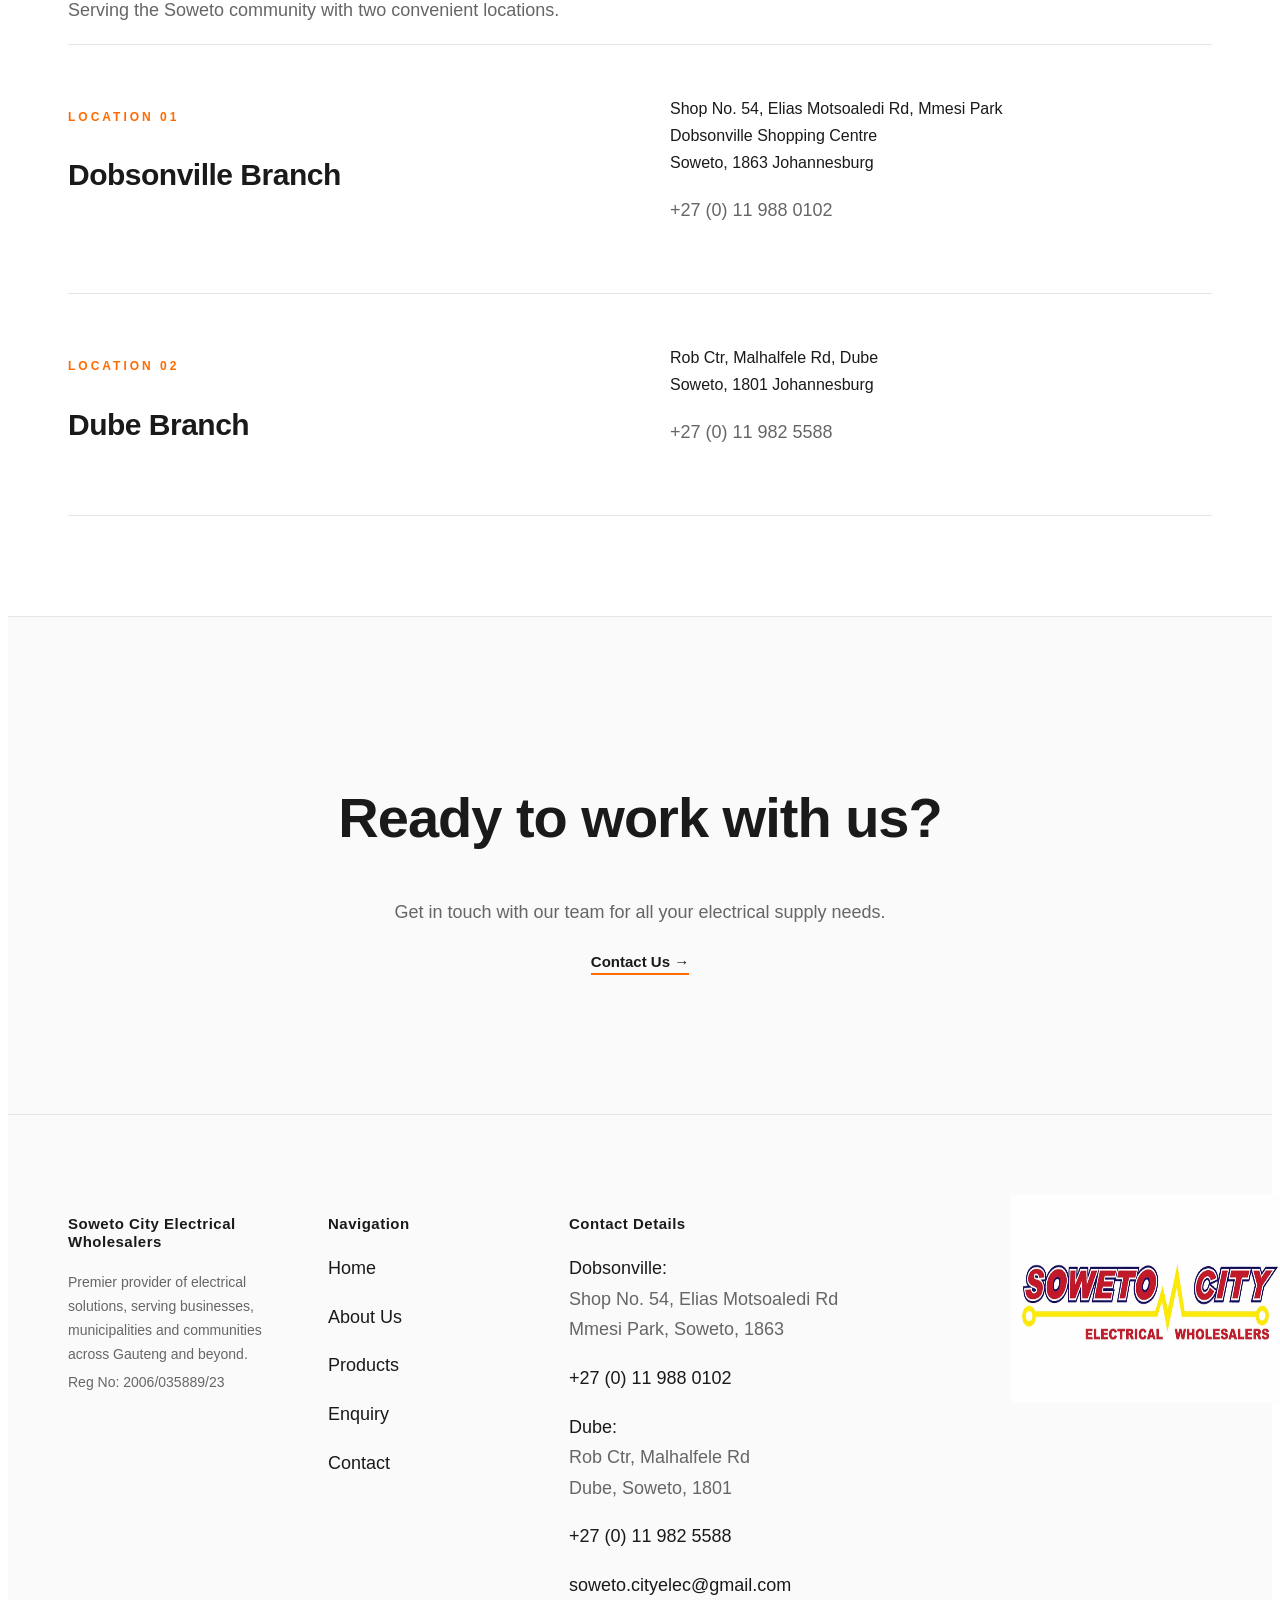
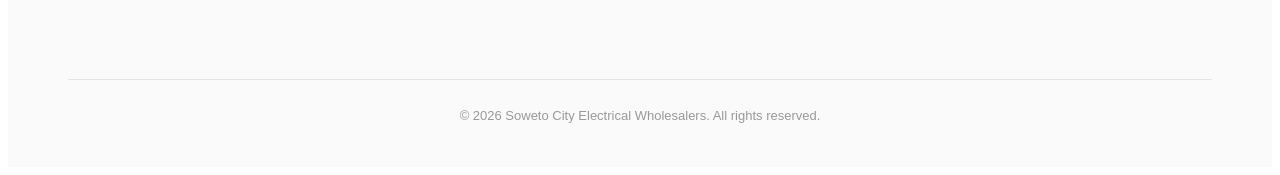
==== commit 3f613750: "I have added CSS for additional designs I have created style.css with styles and typography applied " ====
--- a/Root/Assets/about.html
+++ b/Root/Assets/about.html
@@ -1,336 +1,194 @@
-
 <!DOCTYPE html>
 <html lang="en">
     <head>
-        <title>Soweto City Electrical Wholesalers | Home</title>
+        <title>Soweto City Electrical Wholesalers | About Us</title>
+        <link rel="stylesheet" href="../CSS/Style.css">
+        
     </head>
-    <body style="font-family: 'Inter', Arial, sans-serif; margin: 0; padding: 0; background-color: #FFFFFF; color: #1A1A1A;"></body>
-    <header style="background-color: #FFFFFF; padding: 30px 60px; border-bottom: 1px solid #E5E5E5;">
-        <div style="display: flex; align-items: center; justify-content: space-between; flex-wrap: wrap;">
+    <body>
 
-        <!--Comapany logo-->
-        <div style="display: flex; align-items: center; gap: 20px;">
-            <img src="../Images/Company logo.jpg" alt="Soweto City Electrical Wholesalers Logo" width="70" height="42" style="border-radius: 2px;">
-            <h1 style="color: #1A1A1A; margin: 0; font-size: 18px; font-weight: 600; letter-spacing: 0.5px;">
-            Soweto City Electrical Wholesalers
-            </h1>
-        </div>
+        
+        <header>
+            <div class="header-container">
 
-            <!--Navigation Menu-->
-            <nav>
-                <p style="margin: 0; font-size: 14px; font-weight: 400;">
-                    <a href="../index.html" style="color: #666666; text-decoration: none; padding: 8px 14px;">
-                        Home
-                    </a>
-                    <a href="#" style="color: #1A1A1A; text-decoration: none; padding: 8px 14px; font-weight: 600;">
-                        About
-                    </a>
-                    <a href="services.html" style="color: #666666; text-decoration: none; padding: 8px 14px;">
-                        Services
-                    </a>
-                    <a href="products.html" style="color: #666666; text-decoration: none; padding: 8px 14px;">
-                        Products
-                    </a>
-                    <a href="enquiry.html" style="color: #666666; text-decoration: none; padding: 8px 14px;">
-                        Enquiry
-                    </a>
-                    <a href="contact.html" style="color: #666666; text-decoration: none; padding: 8px 14px;">
-                        Contact
-                    </a>
+                <!--Company Logo-->
+                <div class="logo-block">
+                    <img src="../Images/Company logo.jpg" width="770" height="250">
+                </div>
+
+                <!--Navigation Menu-->
+                <nav>
+                    <p>
+                        <a href="../index.html">Home</a>
+                        <a href="#" class="active">About</a>
+                        <a href="products.html">Products</a>
+                        <a href="enquiry.html">Enquiry</a>
+                        <a href="contact.html">Contact</a>
                     </p>
-            </nav>
-    </header>
-        
+                </nav>
+
+            </div>
+        </header>
+
         <main>
-            <!--Page Header-->
-            <section style="padding: 140px 60px 100px 60px; max-width: 1200px; margin: 0 auto;">
-                <p style="color: #FF6B00; font-size: 13px; font-weight: 600; letter-spacing: 3px; text-transform: uppercase; margin: 0 0 25px 0;">
-                    About Us
-                </p>
-                
-                <h2 style="color: #1A1A1A; font-size: 56px; font-weight: 700; line-height: 1.15; margin: 0 0 30px 0; max-width: 900px; letter-spacing: -1px;">
-                    Built on craftsmanship. Driven by excellence.
-                </h2>
-                
-                <p style="color: #666666; font-size: 19px; line-height: 1.7; max-width: 650px; margin-bottom: 0; font-weight: 300;">
-                    A premier provider of electrical solutions serving businesses, 
-                    municipalities, utilities and governments across Gauteng and beyond.
-                </p>  
+
+            <!--About Us-->
+            <section class="hero-section">
+                <p class="section-label">About Us</p>
+                <h2>Built on craftsmanship. Driven by excellence.</h2>
+                <p>A premier provider of electrical solutions serving businesses, municipalities, utilities and governments across Gauteng and beyond.</p>
             </section>
-           
-            
+
             <!--Who We Are-->
-            <section style="padding: 100px 60px; border-top: 1px solid #E5E5E5;">
-                <div style="max-width: 900px; margin: 0 auto;">
-                    <p style="color: #FF6B00; font-size: 12px; font-weight: 600; letter-spacing: 3px; text-transform: uppercase; margin: 0 0 15px 0;">
-                        Introduction
-                    </p>
-                    <h2 style="color: #1A1A1A; font-size: 36px; font-weight: 700; margin: 0 0 30px 0; letter-spacing: -0.5px;">
-                        Who We Are
-                    </h2>
-                    <p style="color: #666666; font-size: 18px; line-height: 1.8; margin-bottom: 25px; font-weight: 300;">
-                        Soweto City Electrical Wholesalers is a premier provider of electrical solutions, 
-                        serving businesses, municipalities, utilities and governments across Gauteng and beyond. 
-                        Established in Soweto, we specialize in innovative and reliable electrical solutions 
-                        that drive economic development and sustainability.
-                    </p>
-                    <p style="color: #666666; font-size: 18px; line-height: 1.8; margin-bottom: 0; font-weight: 300;">
-                        Our company collaborates with a vast network of world-class partners and experienced 
-                        professionals to deliver high-quality turnkey solutions, including electrical supplies, 
-                        component manufacturing and solar energy systems.
-                    </p>   
+            <section class="content-section">
+                <div class="content-wrapper">
+                    <p class="section-label-small">Introduction</p>
+                    <h3>Who We Are</h3>
+                    <p>Soweto City Electrical Wholesalers is a premier provider of electrical solutions, serving businesses, municipalities, utilities and governments across Gauteng and beyond. Established in Soweto, we specialize in innovative and reliable electrical solutions that drive economic development and sustainability.</p>
+                    <p>Our company collaborates with a vast network of world-class partners and experienced professionals to deliver high-quality turnkey solutions, including electrical supplies, component manufacturing and solar energy systems.</p>
                 </div>
             </section>
 
             <!--Our Founder-->
-              <section style="padding: 100px 60px; background-color: #FAFAFA; border-top: 1px solid #E5E5E5;">
-                <div style="max-width: 900px; margin: 0 auto;">
-                    
-                    <p style="color: #FF6B00; font-size: 12px; font-weight: 600; letter-spacing: 3px; text-transform: uppercase; margin: 0 0 15px 0;">
-                        Our Founder
-                    </p>
-                    
-                    <h2 style="color: #1A1A1A; font-size: 36px; font-weight: 700; margin: 0 0 10px 0; letter-spacing: -0.5px;">
-                        Saniboy Alfred Molatlhoe
-                    </h2>
-                    
-                    <p style="color: #999999; font-size: 15px; font-weight: 500; margin: 0 0 40px 0;">
-                        Founder
-                    </p>
-                    
-                    <p style="color: #666666; font-size: 18px; line-height: 1.8; margin-bottom: 25px; font-weight: 300;">
-                        Driven by a desire to build a better life, he went on to study to become an electrician. 
-                        He trained at Dube Technical Vocational College and began his career as an electrician 
-                        for the City of Johannesburg.
-                    </p>
-                    
-                    <p style="color: #666666; font-size: 18px; line-height: 1.8; margin-bottom: 0; font-weight: 300;">
-                        From a single electrical appliance wholesaler in Soweto, he expanded the business 
-                        into a multi-branch electrical solutions provider, surviving economic downturns and 
-                        setbacks such as the COVID-19 pandemic and looting incidents. Today, his company 
-                        remains a beacon of black entrepreneurship and innovation, manufacturing electrical 
-                        components and expanding operations through strategic partnerships.
-                    </p>   
+            <section class="content-section-light">
+                <div class="content-wrapper">
+                    <p class="section-label-small">Our Founder</p>
+                    <h3>Saniboy Alfred Molatlhoe</h3>
+                    <p>Driven by a desire to build a better life, he went on to study to become an electrician. He trained at Dube Technical Vocational College and began his career as an electrician for the City of Johannesburg.</p>
+                    <p>From a single electrical appliance wholesaler in Soweto, he expanded the business into a multi-branch electrical solutions provider, surviving economic downturns and setbacks such as the COVID-19 pandemic and looting incidents. Today, his company remains a beacon of black entrepreneurship and innovation, manufacturing electrical components and expanding operations through strategic partnerships.</p>
                 </div>
             </section>
 
             <!--The Mission-->
-            <section style="padding: 100px 60px; border-top: 1px solid #E5E5E5;">
-                <div style="max-width: 900px; margin: 0 auto;">
-                    
-                    <p style="color: #FF6B00; font-size: 12px; font-weight: 600; letter-spacing: 3px; text-transform: uppercase; margin: 0 0 15px 0;">
-                        Mission
-                    </p>
-                    
-                    <h2 style="color: #1A1A1A; font-size: 36px; font-weight: 700; margin: 0 0 30px 0; letter-spacing: -0.5px;">
-                        Our Mission
-                    </h2>
-                    
-                    <p style="color: #666666; font-size: 18px; line-height: 1.8; margin-bottom: 0; font-weight: 300;">
-                        To provide cost-effective, clean, and modern energy solutions that enhance sustainability 
-                        while reducing electricity costs. We are dedicated to delivering fast, safe, and reliable 
-                        electrical solutions; educating customers on product safety and optimal use; adhering to 
-                        industry standards and safety regulations; and providing seamless customer experiences 
-                        through convenience and reliability.
-                    </p> 
+            <section class="content-section">
+                <div class="content-wrapper">
+                    <p class="section-label-small">Mission</p>
+                    <h3>Our Mission</h3>
+                    <p>To provide cost-effective, clean, and modern energy solutions that enhance sustainability while reducing electricity costs. We are dedicated to delivering fast, safe, and reliable electrical solutions; educating customers on product safety and optimal use; adhering to industry standards and safety regulations; and providing seamless customer experiences through convenience and reliability.</p>
                 </div>
             </section>
 
             <!--The Vision-->
-            <section style="padding: 100px 60px; background-color: #FAFAFA; border-top: 1px solid #E5E5E5;">
-                <div style="max-width: 900px; margin: 0 auto;">
-                    
-                    <p style="color: #FF6B00; font-size: 12px; font-weight: 600; letter-spacing: 3px; text-transform: uppercase; margin: 0 0 15px 0;">
-                        Vision
-                    </p>
-                    
-                    <h2 style="color: #1A1A1A; font-size: 36px; font-weight: 700; margin: 0 0 30px 0; letter-spacing: -0.5px;">
-                        Our Vision
-                    </h2>
-                    
-                    <p style="color: #666666; font-size: 18px; line-height: 1.8; margin-bottom: 0; font-weight: 300;">
-                        To become the premier provider of electrical and energy solutions in South Africa, 
-                        driving economic development and sustainability through innovative and reliable products 
-                        and services, while expanding nationally through franchising and distribution.
+            <section class="content-section-light">
+                <div class="content-wrapper">
+                    <p class="section-label-small">Vision</p>
+                    <h3>Our Vision</h3>
+                    <p>To become the premier provider of electrical and energy solutions in South Africa, driving economic development and sustainability through innovative and reliable products and services, while expanding nationally through franchising and distribution.</p>
+                </div>
+            </section>
+
+            <!--Branches-->
+            <section class="content-section">
+                <div class="content-wrapper-wide">
+                    <p class="section-label-small">Locations</p>
+                    <h3>Our Branches</h3>
+                    <p>Serving the Soweto community with two convenient locations.</p>
+
+                    <!--First Branch Location-->
+                    <div class="item-row">
+                        <div class="flex-row">
+                            <div class="flex-half">
+                                <p class="section-label-small">Location 01</p>
+                                <h3>Dobsonville Branch</h3>
+                            </div>
+                            <div class="flex-half">
+                                <address>
+                                    Shop No. 54, Elias Motsoaledi Rd, Mmesi Park<br>
+                                    Dobsonville Shopping Centre<br>
+                                    Soweto, 1863 Johannesburg
+                                </address>
+                                <p>+27 (0) 11 988 0102</p>
+                            </div>
+                        </div>
+                    </div>
+
+                    <!--Second Branch Location-->
+                    <div class="item-row item-row-last">
+                        <div class="flex-row">
+                            <div class="flex-half">
+                                <p class="section-label-small">Location 02</p>
+                                <h3>Dube Branch</h3>
+                            </div>
+                            <div class="flex-half">
+                                <address>
+                                    Rob Ctr, Malhalfele Rd, Dube<br>
+                                    Soweto, 1801 Johannesburg
+                                </address>
+                                <p>+27 (0) 11 982 5588</p>
+                            </div>
+                        </div>
+                    </div>
+                </div>
+            </section>
+
+            <!--Call To Action-->
+            <section class="cta-section">
+                <div class="content-wrapper">
+                    <h2 class="heading-medium">Ready to work with us?</h2>
+                    <p>Get in touch with our team for all your electrical supply needs.</p>
+                    <p>
+                        <a href="contact.html" class="accent-link">Contact Us &rarr;</a>
                     </p>
                 </div>
             </section>
 
-            <!--Branches-->
-            <section style="padding: 100px 60px; border-top: 1px solid #E5E5E5;">
-                <div style="max-width: 1200px; margin: 0 auto;">
-                    
-                    <p style="color: #FF6B00; font-size: 12px; font-weight: 600; letter-spacing: 3px; text-transform: uppercase; margin: 0 0 15px 0;">
-                        Locations
-                    </p>
-                    
-                    <h2 style="color: #1A1A1A; font-size: 36px; font-weight: 700; margin: 0 0 20px 0; letter-spacing: -0.5px;">
-                        Our Branches
-                    </h2>
-                    
-                    <p style="color: #666666; font-size: 17px; margin-bottom: 60px; font-weight: 300;">
-                        Serving the Soweto community with two convenient locations.
-                    </p>
-                    
-                    <!--First Branch Location-->
-                    <div style="border-top: 1px solid #E5E5E5; padding: 40px 0;">
-                        <div style="display: flex; flex-wrap: wrap; gap: 40px;">
-                            
-                            <div style="flex: 1; min-width: 200px;">
-                                <p style="color: #FF6B00; font-size: 13px; font-weight: 600; letter-spacing: 2px; margin: 0 0 10px 0;">
-                                    Location 01
-                                </p>
-                                <h3 style="color: #1A1A1A; font-size: 24px; font-weight: 600; margin: 0;">Dobsonville Branch</h3>
-                            </div>
-                            
-                            <div style="flex: 1; min-width: 250px;">
-                                <address style="font-style: normal; color: #666666; font-size: 16px; line-height: 1.8; margin: 0 0 15px 0; font-weight: 300;">
-                                    Shop No. 54, Elias Motsoaledi Rd, Mmesi Park<br>
-                                    Dobsonville Shopping Centre<br>
-                                    Soweto, 1863 Johannesburg
-                                </address>
-                                <p style="color: #1A1A1A; font-size: 15px; font-weight: 500; margin: 0;">+27 (0) 11 988 0102</p>
-                            </div>
-                            
-                        </div>
-                    </div>
-                    
-                    <!--Second Branch Location-->
-                    <div style="border-top: 1px solid #E5E5E5; border-bottom: 1px solid #E5E5E5; padding: 40px 0;">
-                        <div style="display: flex; flex-wrap: wrap; gap: 40px;">
-                            
-                            <div style="flex: 1; min-width: 200px;">
-                                <p style="color: #FF6B00; font-size: 13px; font-weight: 600; letter-spacing: 2px; margin: 0 0 10px 0;">
-                                    Location 02
-                                </p>
-                                <h3 style="color: #1A1A1A; font-size: 24px; font-weight: 600; margin: 0;">Dube Branch</h3>
-                            </div>
-                            
-                            <div style="flex: 1; min-width: 250px;">
-                                <address style="font-style: normal; color: #666666; font-size: 16px; line-height: 1.8; margin: 0 0 15px 0; font-weight: 300;">
-                                    Rob Ctr, Malhalfele Rd, Dube<br>
-                                    Soweto, 1801 Johannesburg
-                                </address>
-                                <p style="color: #1A1A1A; font-size: 15px; font-weight: 500; margin: 0;">+27 (0) 11 982 5588</p>
-                            </div>
-                            
-                        </div>
-                    </div>
-                    
-                </div>
-            </section>
-
-            <!--Call To Action-->
-            <section style="padding: 120px 60px; background-color: #FFFFFF; border-top: 1px solid #E5E5E5; text-align: center;">
-                <div style="max-width: 900px; margin: 0 auto;">
-                    
-                    <h2 style="color: #1A1A1A; font-size: 40px; font-weight: 700; line-height: 1.3; margin: 0 0 25px 0; letter-spacing: -0.5px;">
-                        Ready to work with us?
-                    </h2>
-                    
-                    <p style="color: #666666; font-size: 18px; margin-bottom: 40px; font-weight: 300;">
-                        Get in touch with our team for all your electrical supply needs.
-                    </p>
-                    
-                    <p style="margin: 0;">
-                        <a href="contact.html" style="color: #1A1A1A; text-decoration: none; font-size: 15px; font-weight: 600; padding-bottom: 3px; border-bottom: 2px solid #FF6B00;">
-                            Contact Us &rarr;
-                        </a>
-                    </p>
-                </div>
-            </section>
         </main>
 
+        <!--Footer-->
+        <footer>
+            <div class="footer-container">
 
+                <div class="footer-columns">
 
-        <!--Footer-->
-        <footer style="background-color: #FAFAFA; padding: 80px 60px 40px 60px; border-top: 1px solid #E5E5E5;">
-            
-            <div style="max-width: 1200px; margin: 0 auto;">
-                
-                <div style="display: flex; flex-wrap: wrap; gap: 60px; margin-bottom: 60px;">
-                    
                     <!--Company Information-->
-                    <div style="flex: 1; min-width: 250px;">
-                        <h4 style="color: #1A1A1A; margin: 0 0 20px 0; font-size: 15px; font-weight: 600; letter-spacing: 0.5px;">
-                            Soweto City Electrical Wholesalers
-                        </h4>
-                        <p style="color: #666666; margin: 5px 0; font-size: 14px; line-height: 1.7; font-weight: 300;">
-                            Premier provider of electrical solutions, serving businesses, 
-                            municipalities and communities across Gauteng and beyond.
+                    <div class="footer-col">
+                        <h4>Soweto City Electrical Wholesalers</h4>
+                        <p>Premier provider of electrical solutions, serving businesses, municipalities and communities across Gauteng and beyond.</p>
+                        <p class="footer-reg">Reg No: 2006/035889/23</p>
+                    </div>
+
+                    <!--Quick Links-->
+                    <div class="footer-col-links">
+                        <h4>Navigation</h4>
+                        <p><a href="../index.html">Home</a></p>
+                        <p><a href="#">About Us</a></p>
+                        <p><a href="products.html">Products</a></p>
+                        <p><a href="enquiry.html">Enquiry</a></p>
+                        <p><a href="contact.html">Contact</a></p>
+                    </div>
+
+                    <!--Contact Information-->
+                    <div class="footer-col-contact">
+                        <h4>Contact Details</h4>
+                        <p>
+                            <span class="footer-contact-label">Dobsonville:</span><br>
+                            Shop No. 54, Elias Motsoaledi Rd<br>
+                            Mmesi Park, Soweto, 1863
                         </p>
-                        <p style="color: #999999; margin: 15px 0 0 0; font-size: 13px;">
-                            Reg No: 2006/035889/23
+                        <p><a href="tel:+27119880102">+27 (0) 11 988 0102</a></p>
+                        <p>
+                            <span class="footer-contact-label">Dube:</span><br>
+                            Rob Ctr, Malhalfele Rd<br>
+                            Dube, Soweto, 1801
                         </p>
+                        <p><a href="tel:+27119825588">+27 (0) 11 982 5588</a></p>
+                        <p><a href="mailto:soweto.cityelec@gmail.com">soweto.cityelec@gmail.com</a></p>
                     </div>
-                    
-                    <!--Quick Links-->
-                    <div style="flex: 1; min-width: 150px;">
-                        <h4 style="color: #1A1A1A; margin: 0 0 20px 0; font-size: 15px; font-weight: 600; letter-spacing: 0.5px;">
-                            Navigation
-                        </h4>
-                        <p style="margin: 8px 0; font-size: 14px;">
-                            <a href="../index.html" style="color: #666666; text-decoration: none; font-weight: 300;">Home</a>
-                        </p>
-                        <p style="margin: 8px 0; font-size: 14px;">
-                            <a href="#" style="color: #666666; text-decoration: none; font-weight: 300;">About Us</a>
-                        </p>
-                        <p style="margin: 8px 0; font-size: 14px;">
-                            <a href="Assets/services.html" style="color: #666666; text-decoration: none; font-weight: 300;">Services</a>
-                        </p>
-                        <p style="margin: 8px 0; font-size: 14px;">
-                            <a href="Assets/products.html" style="color: #666666; text-decoration: none; font-weight: 300;">Products</a>
-                        </p>
-                        <p style="margin: 8px 0; font-size: 14px;">
-                            <a href="Assets/enquiry.html" style="color: #666666; text-decoration: none; font-weight: 300;">Enquiry</a>
-                        </p>
-                        <p style="margin: 8px 0; font-size: 14px;">
-                            <a href="Assets/contact.html" style="color: #666666; text-decoration: none; font-weight: 300;">Contact</a>
-                        </p>
+
+                    <!--Logo-->
+                    <div class="footer-col-logo">
+                        <img src="../Images/Company logo.jpg" width="280" height="208">
                     </div>
-                    
-                    <!--Contact Information-->
-                    <div style="flex: 1; min-width: 250px;">
-                        <h4 style="color: #1A1A1A; margin: 0 0 20px 0; font-size: 15px; font-weight: 600; letter-spacing: 0.5px;">
-                        Contact Details
-                        </h4>
-                        <p style="color: #666666; margin: 5px 0; font-size: 14px; line-height: 1.7; font-weight: 300;">
-                        <span style="color: #1A1A1A; font-weight: 500;">Dobsonville:</span><br>
-                        Shop No. 54, Elias Motsoaledi Rd<br>
-                        Mmesi Park, Soweto, 1863
-                        </p>
-                        <p style="color: #666666; margin: 10px 0; font-size: 14px; font-weight: 300;">
-                        <a href="tel:+27119880102" style="color: #666666; text-decoration: none;">+27 (0) 11 988 0102</a>
-                        </p>
-                        <p style="color: #666666; margin: 15px 0 0 0; font-size: 14px; line-height: 1.7; font-weight: 300;">
-                        <span style="color: #1A1A1A; font-weight: 500;">Dube:</span><br>
-                        Rob Ctr, Malhalfele Rd<br>
-                        Dube, Soweto, 1801
-                        </p>
-                        <p style="color: #666666; margin: 10px 0; font-size: 14px; font-weight: 300;">
-                        <a href="tel:+27119825588" style="color: #666666; text-decoration: none;">+27 (0) 11 982 5588</a>
-                        </p>
-                        <p style="color: #666666; margin: 15px 0 0 0; font-size: 14px; font-weight: 300;">
-                        <a href="mailto:soweto.cityelec@gmail.com" style="color: #666666; text-decoration: none;">soweto.cityelec@gmail.com</a>
-                        </p>
-                    </div>
-                </div>
-                
-                <!--Logo-->
-                 <div style="flex: 1; min-width: 180px; text-align: right;">
-                    <img src="../Images/Company logo.jpg" alt="Soweto City Electrical Wholesalers Logo" width="180" height="108" style="border-radius: 4px;">
+
                 </div>
 
                 <!--Copyright-->
-                <div style="border-top: 1px solid #E5E5E5; padding-top: 30px;">
-                    <p style="color: #999999; text-align: center; font-size: 13px; margin: 0; font-weight: 300;">
-                    &copy; 2026 Soweto City Electrical Wholesalers. All rights reserved.
-                    </p>
+                <div class="footer-bottom">
+                    <p>&copy; 2026 Soweto City Electrical Wholesalers. All rights reserved.</p>
                 </div>
-                
+
             </div>
         </footer>
-        
 
- </body>
+    </body>
 </html>
--- a/Root/CSS/Style.css
+++ b/Root/CSS/Style.css
@@ -0,0 +1,563 @@
+/*BASE STYLES*/
+body {
+    font-family: 'Inter', Arial, sans-serif;
+    font-size: 16px;
+    font-weight: 300;
+    line-height: 1.7;
+    color: #1A1A1A;
+    background-color: #FFFFFF;
+}
+
+/*TYPOGRAPHY*/
+h1, h2, h3, h4, h5, h6 {
+    color: #1A1A1A;
+    font-weight: 700;
+    line-height: 1.2;
+    letter-spacing: -0.5px;
+}
+
+h1 {
+    font-size: 18px;
+    font-weight: 600;
+    letter-spacing: 0.5px;
+}
+
+h2 {
+    font-size: 56px;
+    letter-spacing: -1px;
+}
+
+h3 {
+    font-size: 36px;
+}
+
+h4 {
+    font-size: 15px;
+    font-weight: 600;
+    letter-spacing: 0.5px;
+}
+
+p {
+    font-size: 18px;
+    color: #666666;
+}
+
+a {
+    color: #1A1A1A;
+    text-decoration: none;
+    transition: color 0.3s ease;
+}
+
+a:hover {
+    color: #FF6B00;
+}
+
+address {
+    font-style: normal;
+}
+
+/*REUSABLE CLASSES*/
+.section-label {
+    color: #FF6B00;
+    font-size: 13px;
+    font-weight: 600;
+    letter-spacing: 3px;
+    text-transform: uppercase;
+    margin-bottom: 25px;
+}
+
+.section-label-small {
+    color: #FF6B00;
+    font-size: 12px;
+    font-weight: 600;
+    letter-spacing: 3px;
+    text-transform: uppercase;
+    margin-bottom: 15px;
+}
+
+.accent-link {
+    color: #1A1A1A;
+    font-size: 15px;
+    font-weight: 600;
+    padding-bottom: 3px;
+    border-bottom: 2px solid #FF6B00;
+}
+
+.accent-link:hover {
+    color: #FF6B00;
+}
+
+.muted-link {
+    color: #666666;
+    font-size: 15px;
+    font-weight: 500;
+}
+
+.divider-top {
+    border-top: 1px solid #E5E5E5;
+}
+
+.divider-bottom {
+    border-bottom: 1px solid #E5E5E5;
+}
+
+.bg-light {
+    background-color: #FAFAFA;
+}
+
+/*HEADER*/
+header {
+    background-color: #FFFFFF;
+    padding: 30px 60px;
+    border-bottom: 1px solid #E5E5E5;
+}
+
+.header-container {
+    display: flex;
+    align-items: center;
+    justify-content: space-between;
+    flex-wrap: wrap;
+}
+
+.logo-block {
+    display: flex;
+    align-items: center;
+    gap: 20px;
+}
+
+.logo-block img {
+    border-radius: 2px;
+}
+
+/*NAVIGATION*/
+nav p {
+    margin: 0;
+    font-size: 14px;
+    font-weight: 400;
+}
+
+nav a {
+    color: #666666;
+    text-decoration: none;
+    padding: 8px 14px;
+    position: relative;
+    transition: color 0.3s ease;
+}
+
+/*HOVER FEATURE - underline slides in from left*/
+nav a::after {
+    content: '';
+    position: absolute;
+    left: 14px;
+    right: 14px;
+    bottom: 0;
+    height: 2px;
+    background-color: #FF6B00;
+    transform: scaleX(0);
+    transform-origin: left;
+    transition: transform 0.3s ease;
+}
+
+nav a:hover {
+    color: #1A1A1A;
+}
+
+nav a:hover::after {
+    transform: scaleX(1);
+}
+
+nav a.active {
+    color: #1A1A1A;
+    font-weight: 600;
+}
+
+nav a.active::after {
+    transform: scaleX(1);
+}
+
+/*WEBSITE STRUCTURE ROWS*/
+.row-number {
+    color: #FF6B00;
+    font-weight: 600;
+    font-size: 14px;
+}
+
+.row-title {
+    color: #1A1A1A;
+    font-weight: 600;
+    font-size: 22px;
+    text-decoration: none;
+}
+
+.row-title:hover {
+    color: #FF6B00;
+}
+
+.row-item {
+    border-top: 1px solid #E5E5E5;
+}
+
+/*MAIN SECTIONS*/
+.hero-section {
+    padding: 140px 60px 100px 60px;
+    max-width: 1200px;
+    margin: 0 auto;
+}
+
+.content-section {
+    padding: 100px 60px;
+    border-top: 1px solid #E5E5E5;
+}
+
+.content-section-light {
+    padding: 100px 60px;
+    background-color: #FAFAFA;
+    border-top: 1px solid #E5E5E5;
+}
+
+.content-wrapper {
+    max-width: 900px;
+    margin: 0 auto;
+}
+
+.content-wrapper-wide {
+    max-width: 1200px;
+    margin: 0 auto;
+}
+
+.cta-section {
+    padding: 120px 60px;
+    background-color: #FAFAFA;
+    border-top: 1px solid #E5E5E5;
+    text-align: center;
+}
+
+ 
+
+/*TWO-COLUMN FLEX LAYOUT*/
+.flex-row {
+    display: flex;
+    flex-wrap: wrap;
+    gap: 60px;
+    align-items: flex-start;
+}
+
+.flex-half {
+    flex: 1;
+    min-width: 280px;
+}
+
+.flex-two-thirds {
+    flex: 2;
+    min-width: 300px;
+}
+
+/*PRODUCT / BRANCH ROWS*/
+.item-row {
+    border-top: 1px solid #E5E5E5;
+    padding: 50px 0;
+}
+
+.item-row:last-child {
+    border-bottom: 1px solid #E5E5E5;
+}
+
+.item-row h3 {
+    font-size: 30px;
+    margin-bottom: 20px;
+}
+
+.item-row img {
+    width: 100%;
+    border-radius: 4px;
+    display: block;
+}
+
+.item-meta {
+    color: #666666;
+    font-size: 15px;
+    margin: 12px 0 0 0;
+}
+
+.item-meta span {
+    color: #1A1A1A;
+    font-weight: 600;
+}
+
+/*FORMS*/
+.form-group {
+    margin-bottom: 35px;
+}
+
+.form-group label {
+    color: #1A1A1A;
+    font-size: 14px;
+    font-weight: 600;
+    letter-spacing: 0.5px;
+    display: block;
+    margin-bottom: 12px;
+}
+
+.form-group input,
+.form-group select,
+.form-group textarea {
+    width: 100%;
+    padding: 12px 0;
+    border: none;
+    border-bottom: 1px solid #E5E5E5;
+    background-color: transparent;
+    font-family: 'Inter', Arial, sans-serif;
+    font-size: 16px;
+    font-weight: 300;
+    color: #1A1A1A;
+    outline: none;
+    transition: border-color 0.3s ease;
+}
+
+.form-group input:focus,
+.form-group select:focus,
+.form-group textarea:focus {
+    border-bottom-color: #FF6B00;
+}
+
+.form-group textarea {
+    resize: vertical;
+}
+
+.submit-button {
+    background-color: transparent;
+    border: none;
+    padding: 0;
+    cursor: pointer;
+    color: #1A1A1A;
+    font-family: 'Inter', Arial, sans-serif;
+    font-size: 15px;
+    font-weight: 600;
+    padding-bottom: 3px;
+    border-bottom: 2px solid #FF6B00;
+    transition: color 0.3s ease;
+}
+
+.submit-button:hover {
+    color: #FF6B00;
+}
+
+/*MAP EMBEDS*/
+.map-embed {
+    width: 100%;
+    height: 400px;
+    border: 0;
+    border-radius: 4px;
+    display: block;
+}
+
+/*FOOTER*/
+footer {
+    background-color: #FAFAFA;
+    padding: 80px 60px 40px 60px;
+    border-top: 1px solid #E5E5E5;
+}
+
+.footer-container {
+    max-width: 1200px;
+    margin: 0 auto;
+}
+
+.footer-columns {
+    display: flex;
+    flex-wrap: wrap;
+    gap: 40px;
+    margin-bottom: 60px;
+    justify-content: space-between;
+    align-items: flex-start;
+}
+
+.footer-col {
+    flex: 1;
+    min-width: 220px;
+}
+
+.footer-col-links {
+    flex: 1;
+    min-width: 120px;
+}
+
+.footer-col-contact {
+    flex: 2;
+    min-width: 250px;
+}
+
+.footer-col-logo {
+    flex: 1;
+    min-width: 180px;
+    text-align: right;
+}
+
+.footer-col p {
+    color: #666666;
+    margin: 5px 0;
+    font-size: 14px;
+    line-height: 1.7;
+    font-weight: 300;
+}
+
+.footer-col a {
+    color: #666666;
+    font-weight: 300;
+}
+
+.footer-col a:hover {
+    color: #FF6B00;
+}
+
+.footer-contact-label {
+    color: #1A1A1A;
+    font-weight: 500;
+}
+
+.footer-reg {
+    color: #999999;
+    margin-top: 15px;
+    font-size: 13px;
+}
+
+.footer-links p {
+    margin: 8px 0;
+    font-size: 14px;
+}
+
+.footer-social {
+    border-top: 1px solid #E5E5E5;
+    padding-top: 30px;
+    margin-bottom: 20px;
+}
+
+.footer-bottom {
+    border-top: 1px solid #E5E5E5;
+    padding-top: 25px;
+}
+
+.footer-bottom p {
+    color: #999999;
+    text-align: center;
+    font-size: 13px;
+    margin: 0;
+    font-weight: 300;
+}
+
+/*RESPONSIVE DESIGNS*/
+@media (max-width: 992px) {
+    h2 {
+        font-size: 42px;
+    }
+
+    header {
+        padding: 25px 30px;
+    }
+
+    .hero-section {
+        padding: 100px 30px 70px 30px;
+    }
+
+    .content-section,
+    .content-section-light,
+    .cta-section {
+        padding: 70px 30px;
+    }
+
+    footer {
+        padding: 60px 30px 30px 30px;
+    }
+
+    .footer-col-logo {
+        text-align: left;
+    }
+}
+
+@media (max-width: 768px) {
+    h2 {
+        font-size: 32px;
+    }
+
+    h3 {
+        font-size: 26px;
+    }
+
+    p {
+        font-size: 16px;
+    }
+
+    header {
+        padding: 20px 20px;
+    }
+
+    .header-container {
+        flex-direction: column;
+        align-items: flex-start;
+        gap: 15px;
+    }
+
+    nav a {
+        padding: 8px 8px;
+        font-size: 13px;
+    }
+
+    nav a::after {
+        left: 8px;
+        right: 8px;
+    }
+
+    .hero-section {
+        padding: 60px 20px 50px 20px;
+    }
+
+    .content-section,
+    .content-section-light,
+    .cta-section {
+        padding: 50px 20px;
+    }
+
+    .item-row {
+        padding: 35px 0;
+    }
+
+    .item-row h3 {
+        font-size: 24px;
+    }
+
+    .row-title {
+        min-width: 100%;
+    }
+
+    .map-embed {
+        height: 300px;
+    }
+
+    footer {
+        padding: 50px 20px 25px 20px;
+    }
+}
+
+@media (max-width: 480px) {
+    h2 {
+        font-size: 26px;
+    }
+
+    .hero-section {
+        padding: 40px 15px 35px 15px;
+    }
+
+    .content-section,
+    .content-section-light,
+    .cta-section {
+        padding: 40px 15px;
+    }
+
+    footer {
+        padding: 40px 15px 20px 15px;
+    }
+
+    .map-embed {
+        height: 250px;
+    }
+}
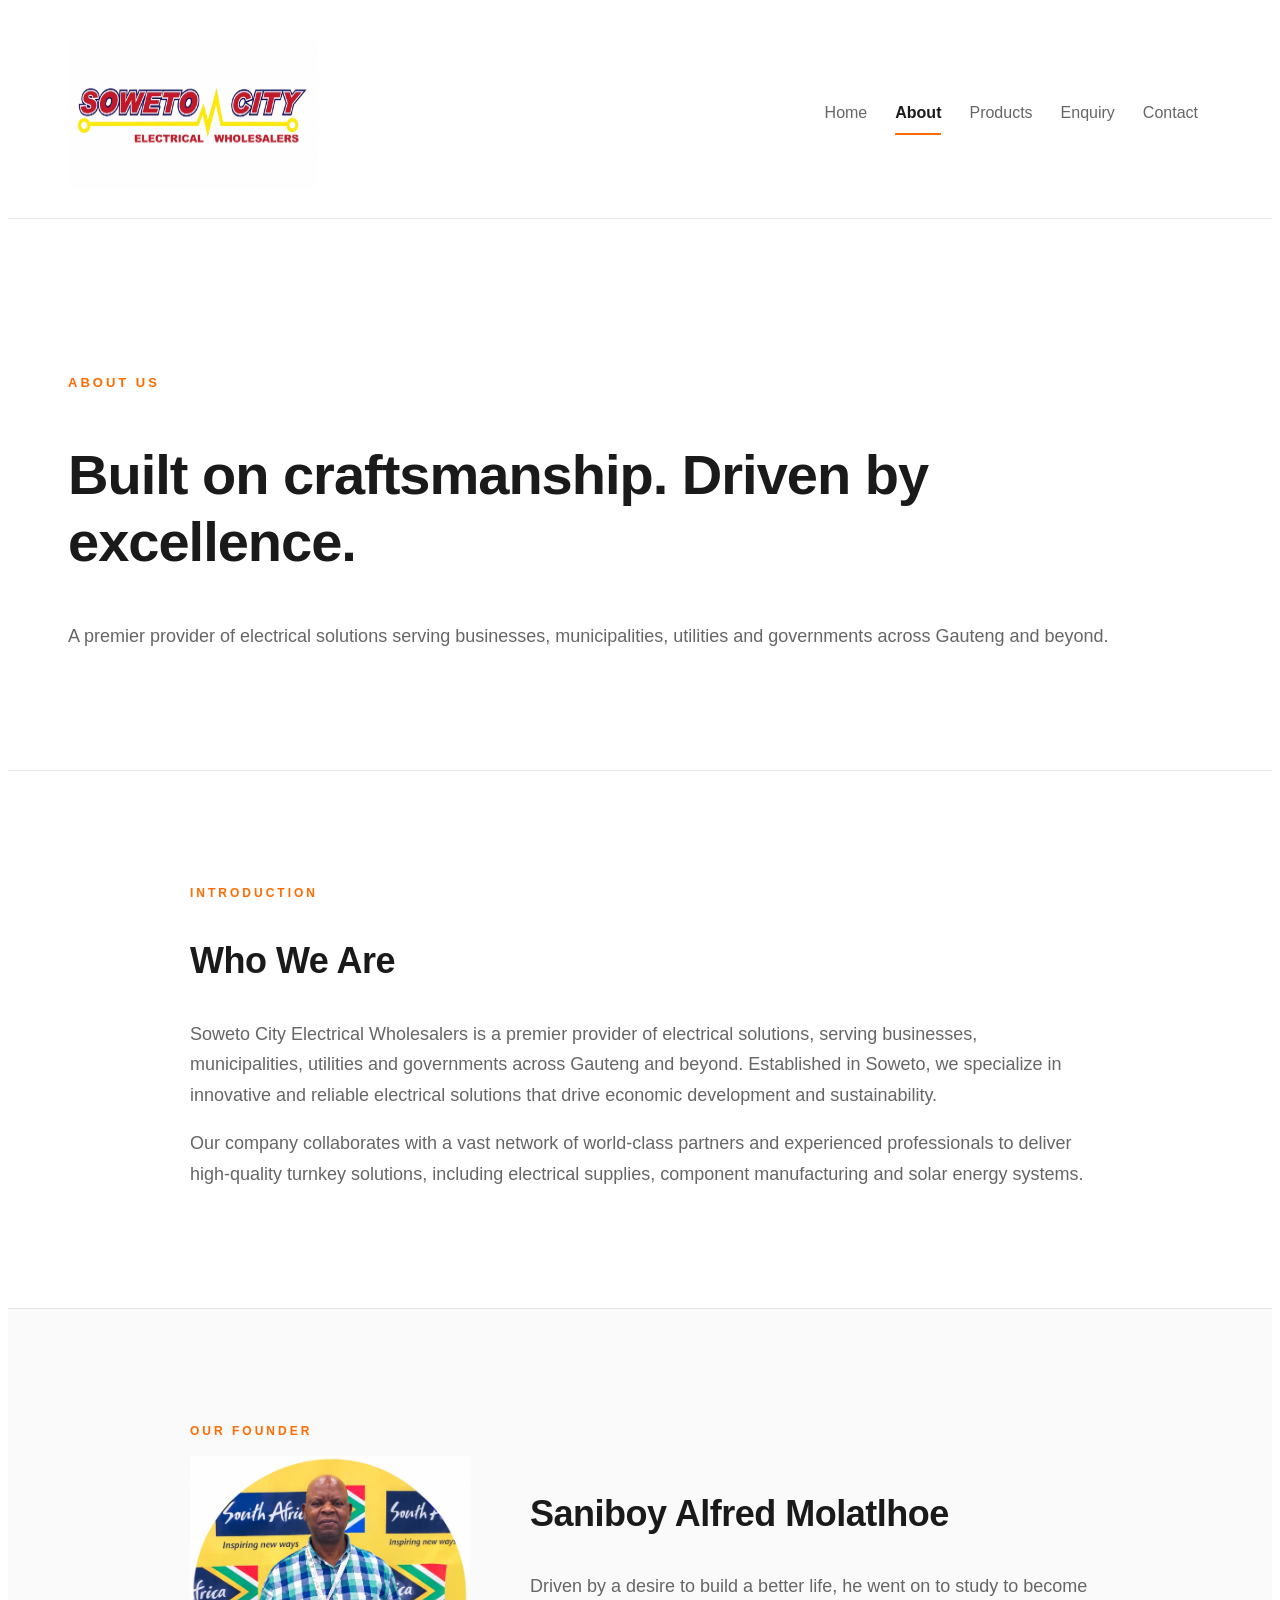
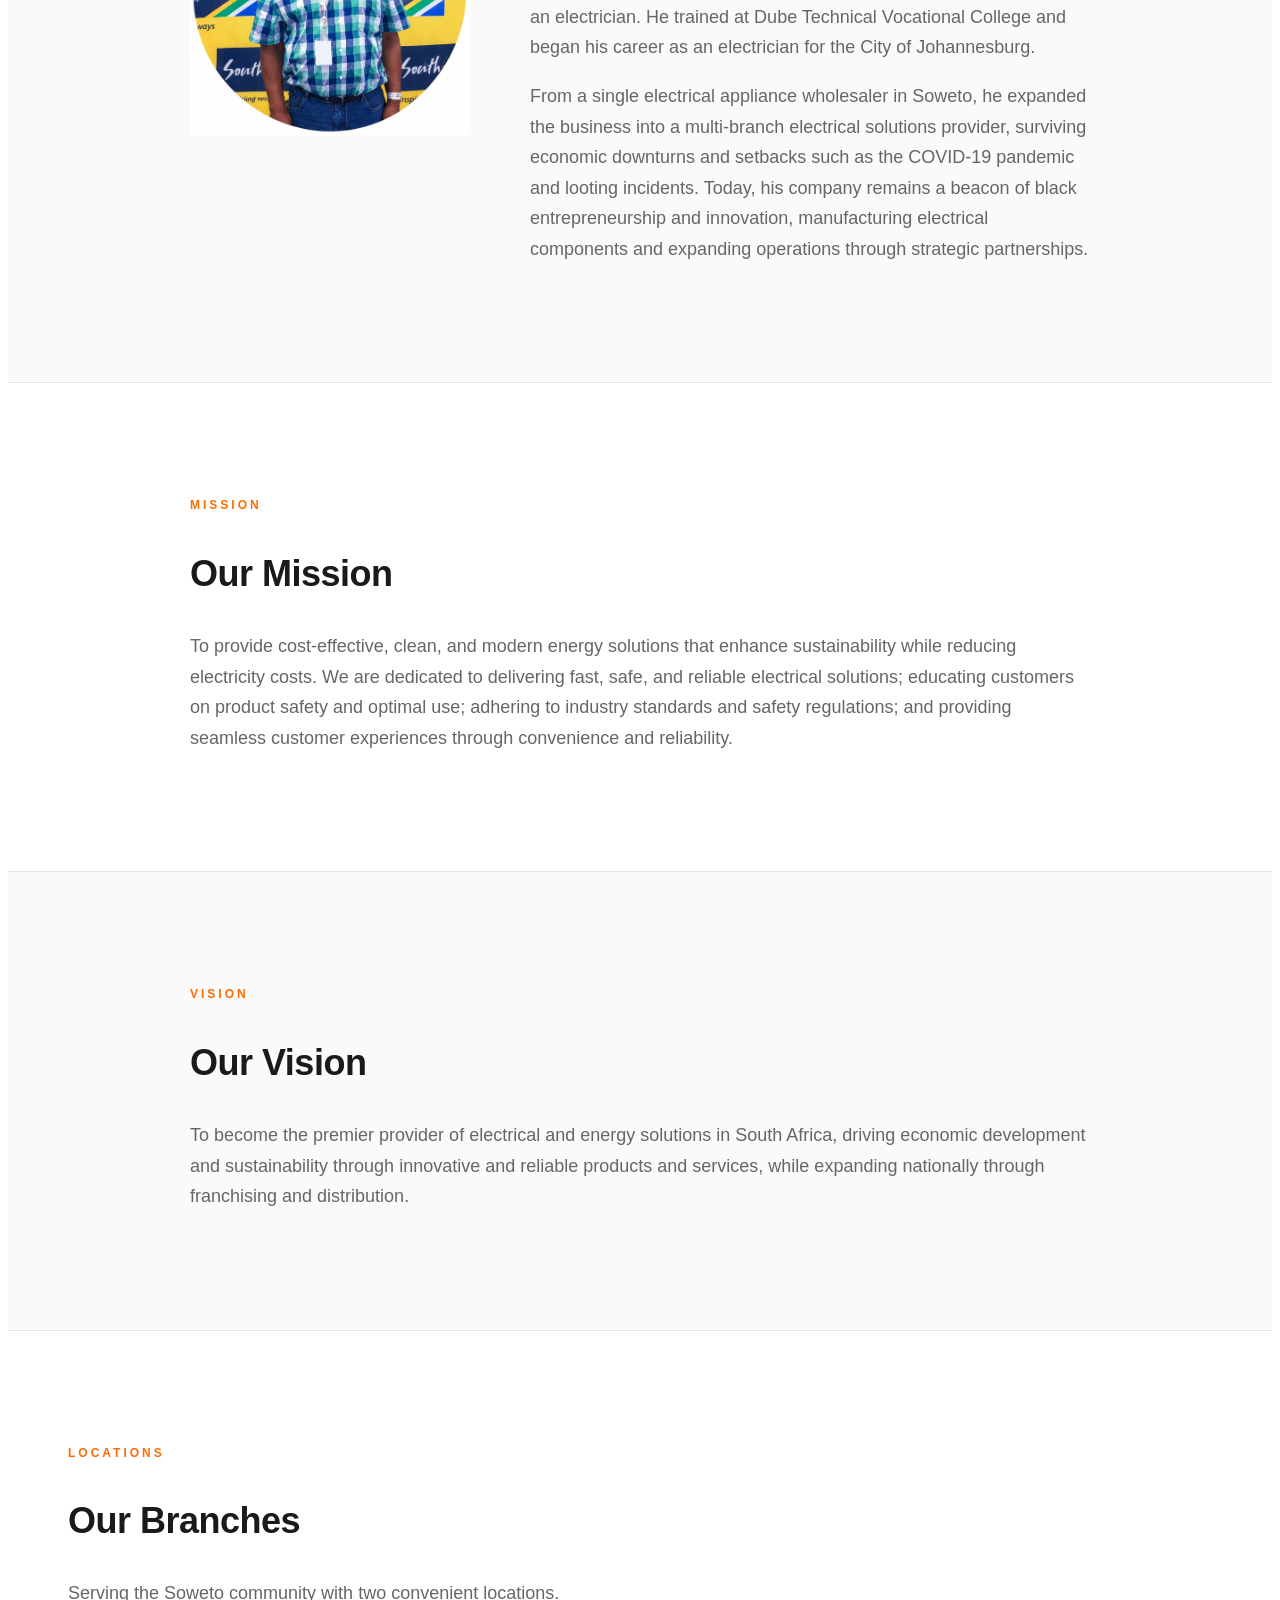
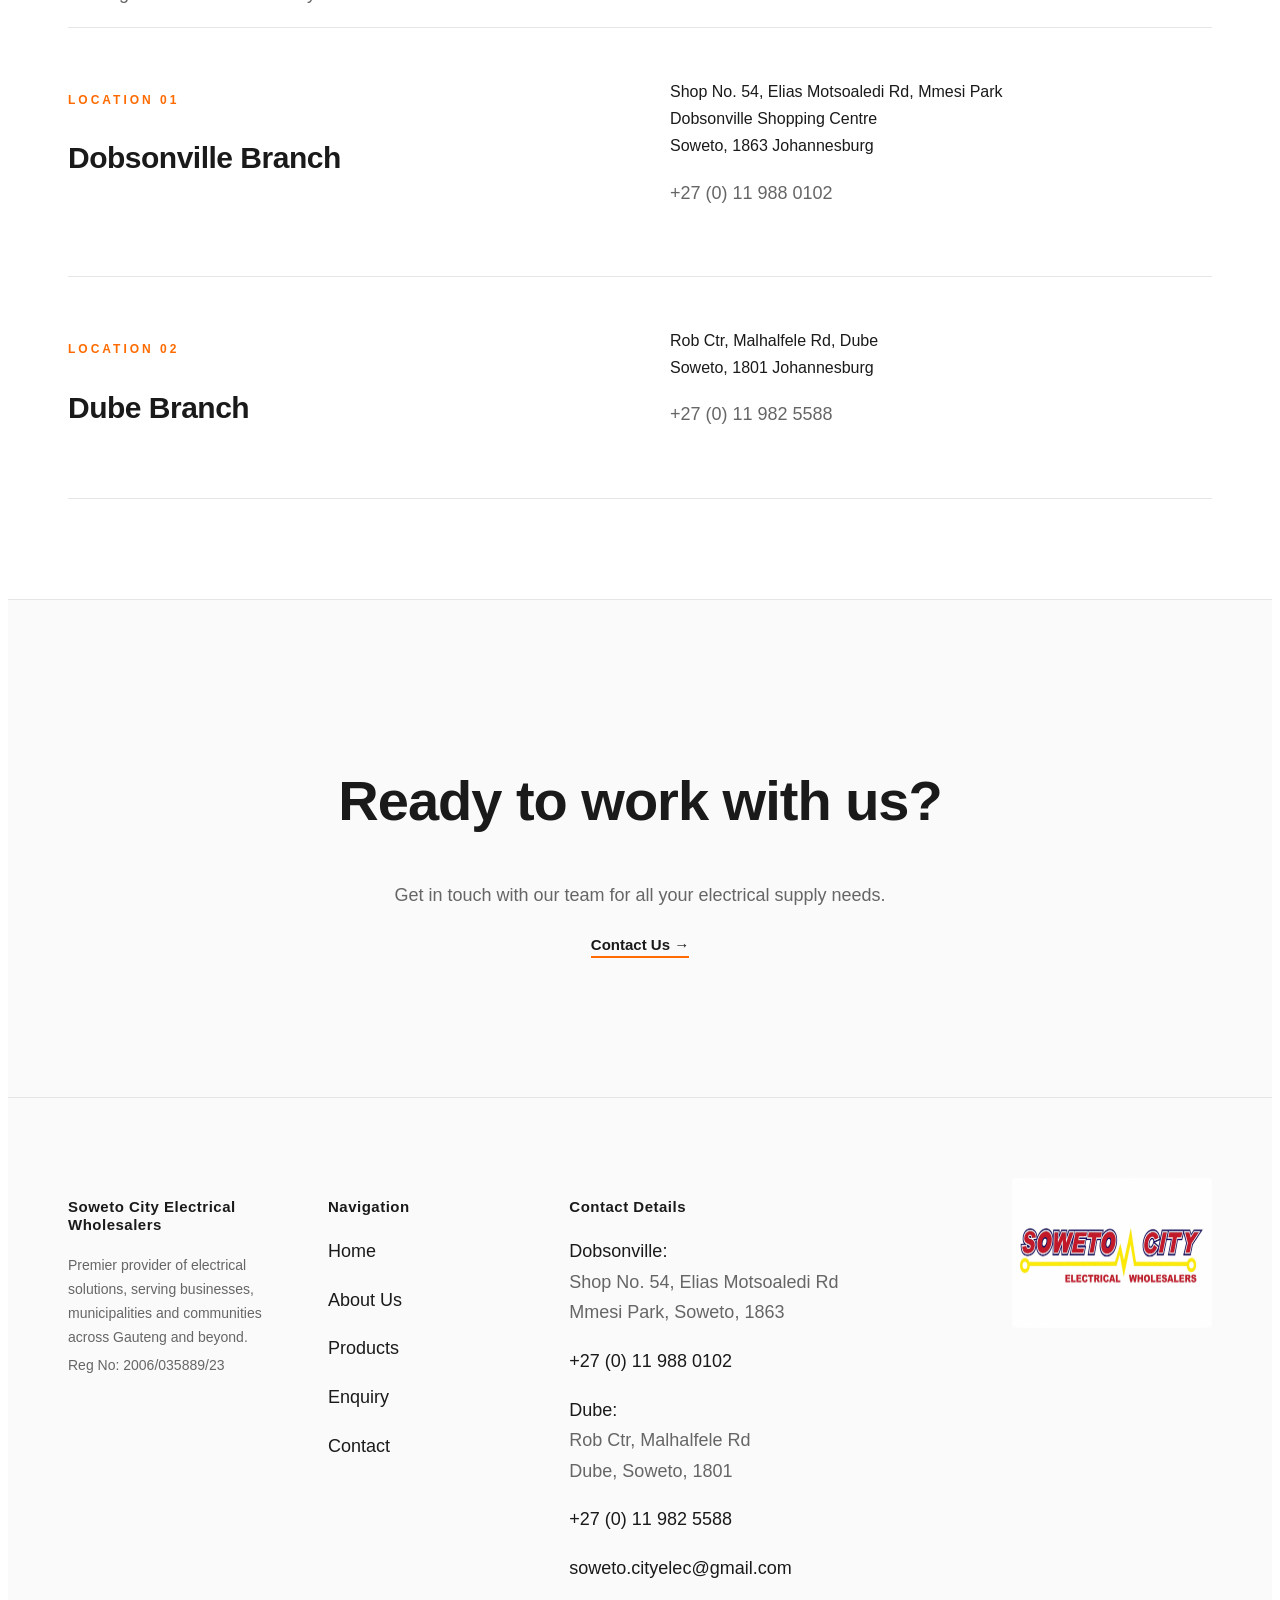
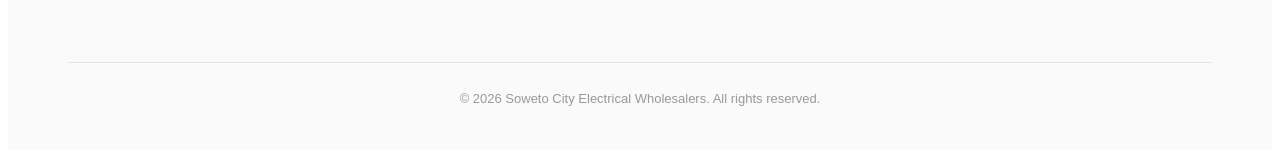
==== commit a5936cdc: "I have added a buy button on products. I have added buttons on the specific product that draws the u" ====
--- a/Root/Assets/about.html
+++ b/Root/Assets/about.html
@@ -13,18 +13,20 @@
 
                 <!--Company Logo-->
                 <div class="logo-block">
-                    <img src="../Images/Company logo.jpg" width="770" height="250">
+                    <img src="../Images/Company logo.jpg" class="logo-img">
                 </div>
 
                 <!--Navigation Menu-->
                 <nav>
-                    <p>
+                    <input type="checkbox" id="menu-toggle" class="menu-toggle">
+                    <label for="menu-toggle" class="menu-button">☰</label>
+                    <div class="nav-links">
                         <a href="../index.html">Home</a>
                         <a href="#" class="active">About</a>
                         <a href="products.html">Products</a>
                         <a href="enquiry.html">Enquiry</a>
                         <a href="contact.html">Contact</a>
-                    </p>
+                    </div>
                 </nav>
 
             </div>
@@ -52,11 +54,22 @@
             <!--Our Founder-->
             <section class="content-section-light">
                 <div class="content-wrapper">
-                    <p class="section-label-small">Our Founder</p>
-                    <h3>Saniboy Alfred Molatlhoe</h3>
-                    <p>Driven by a desire to build a better life, he went on to study to become an electrician. He trained at Dube Technical Vocational College and began his career as an electrician for the City of Johannesburg.</p>
-                    <p>From a single electrical appliance wholesaler in Soweto, he expanded the business into a multi-branch electrical solutions provider, surviving economic downturns and setbacks such as the COVID-19 pandemic and looting incidents. Today, his company remains a beacon of black entrepreneurship and innovation, manufacturing electrical components and expanding operations through strategic partnerships.</p>
-                </div>
+                <p class="section-label-small">Our Founder</p>
+
+                <div class="flex-row">
+            <!-- Founder Image -->
+            <div class="flex-half">
+                <img src="../Images/Founder.jpeg" style="width: 100%; max-width: 400px; border-radius: 4px; display: block;">
+            </div>
+
+            <!-- Founder Text -->
+            <div class="flex-two-thirds">
+                <h3>Saniboy Alfred Molatlhoe</h3>
+                <p>Driven by a desire to build a better life, he went on to study to become an electrician. He trained at Dube Technical Vocational College and began his career as an electrician for the City of Johannesburg.</p>
+                <p>From a single electrical appliance wholesaler in Soweto, he expanded the business into a multi-branch electrical solutions provider, surviving economic downturns and setbacks such as the COVID-19 pandemic and looting incidents. Today, his company remains a beacon of black entrepreneurship and innovation, manufacturing electrical components and expanding operations through strategic partnerships.</p>
+            </div>
+        </div>
+    </div>
             </section>
 
             <!--The Mission-->
@@ -177,7 +190,7 @@
 
                     <!--Logo-->
                     <div class="footer-col-logo">
-                        <img src="../Images/Company logo.jpg" width="280" height="208">
+                        <img src="../Images/Company logo.jpg" class="footer-logo">
                     </div>
 
                 </div>
--- a/Root/CSS/Style.css
+++ b/Root/CSS/Style.css
@@ -1,5 +1,5 @@
 /*BASE STYLES*/
-body {
+body{
     font-family: 'Inter', Arial, sans-serif;
     font-size: 16px;
     font-weight: 300;
@@ -9,55 +9,55 @@
 }
 
 /*TYPOGRAPHY*/
-h1, h2, h3, h4, h5, h6 {
+h1, h2, h3, h4, h5, h6{
     color: #1A1A1A;
     font-weight: 700;
     line-height: 1.2;
     letter-spacing: -0.5px;
 }
 
-h1 {
+h1{
     font-size: 18px;
     font-weight: 600;
     letter-spacing: 0.5px;
 }
 
-h2 {
+h2{
     font-size: 56px;
     letter-spacing: -1px;
 }
 
-h3 {
+h3{
     font-size: 36px;
 }
 
-h4 {
+h4{
     font-size: 15px;
     font-weight: 600;
     letter-spacing: 0.5px;
 }
 
-p {
+p{
     font-size: 18px;
     color: #666666;
 }
 
-a {
+a{
     color: #1A1A1A;
     text-decoration: none;
     transition: color 0.3s ease;
 }
 
-a:hover {
+a:hover{
     color: #FF6B00;
 }
 
-address {
+address{
     font-style: normal;
 }
 
 /*REUSABLE CLASSES*/
-.section-label {
+.section-label{
     color: #FF6B00;
     font-size: 13px;
     font-weight: 600;
@@ -66,7 +66,7 @@
     margin-bottom: 25px;
 }
 
-.section-label-small {
+.section-label-small{
     color: #FF6B00;
     font-size: 12px;
     font-weight: 600;
@@ -75,7 +75,7 @@
     margin-bottom: 15px;
 }
 
-.accent-link {
+.accent-link{
     color: #1A1A1A;
     font-size: 15px;
     font-weight: 600;
@@ -83,60 +83,102 @@
     border-bottom: 2px solid #FF6B00;
 }
 
-.accent-link:hover {
+.accent-link:hover{
     color: #FF6B00;
 }
 
-.muted-link {
+.muted-link{
     color: #666666;
     font-size: 15px;
     font-weight: 500;
 }
 
-.divider-top {
-    border-top: 1px solid #E5E5E5;
-}
-
-.divider-bottom {
+.divider-top{
+    border-top: 1px solid #E5E5E5;
+}
+
+.divider-bottom{
     border-bottom: 1px solid #E5E5E5;
 }
 
-.bg-light {
+.bg-light{
     background-color: #FAFAFA;
 }
 
 /*HEADER*/
-header {
+header{
     background-color: #FFFFFF;
     padding: 30px 60px;
     border-bottom: 1px solid #E5E5E5;
 }
 
-.header-container {
+.header-container{
     display: flex;
     align-items: center;
     justify-content: space-between;
     flex-wrap: wrap;
 }
 
-.logo-block {
+.logo-block{
     display: flex;
     align-items: center;
     gap: 20px;
 }
 
-.logo-block img {
+.logo-block img{
     border-radius: 2px;
 }
 
+/*LOGO SIZING*/
+.logo-img{
+    width: 250px;
+    height: 150px;
+    border-radius: 2px;
+}
+
+.footer-logo{
+    width: 200px;
+    height: 150px;
+    border-radius: 4px;
+}
+
 /*NAVIGATION*/
-nav p {
+nav p{
     margin: 0;
     font-size: 14px;
     font-weight: 400;
 }
 
-nav a {
+/*NAVIGATION*/
+nav{
+    display: flex;
+    align-items: center;
+}
+
+/*Hide the checkbox*/
+.menu-toggle{
+    display: none;
+}
+
+/*Hide the menu button on desktop*/
+.menu-button{
+    display: none;
+    cursor: pointer;
+    color: #1A1A1A;
+    font-family: 'Inter', Arial, sans-serif;
+    font-size: 14px;
+    font-weight: 600;
+    padding: 8px 14px;
+}
+
+/*Default horizontal menu*/
+.nav-links{
+    display: flex;
+    flex-wrap: wrap;
+    gap: 0;
+}
+
+.nav-links a{
     color: #666666;
     text-decoration: none;
     padding: 8px 14px;
@@ -144,8 +186,8 @@
     transition: color 0.3s ease;
 }
 
-/*HOVER FEATURE - underline slides in from left*/
-nav a::after {
+/*Hover underline slides in from left*/
+.nav-links a::after{
     content: '';
     position: absolute;
     left: 14px;
@@ -158,74 +200,105 @@
     transition: transform 0.3s ease;
 }
 
-nav a:hover {
-    color: #1A1A1A;
-}
-
-nav a:hover::after {
+.nav-links a:hover{
+    color: #1A1A1A;
+}
+
+.nav-links a:hover::after{
     transform: scaleX(1);
 }
 
-nav a.active {
-    color: #1A1A1A;
-    font-weight: 600;
-}
-
-nav a.active::after {
+.nav-links a.active{
+    color: #1A1A1A;
+    font-weight: 600;
+}
+
+.nav-links a.active::after{
     transform: scaleX(1);
 }
 
+/*HOVER FEATURE - underline slides in from left*/
+nav a::after{
+    content: '';
+    position: absolute;
+    left: 14px;
+    right: 14px;
+    bottom: 0;
+    height: 2px;
+    background-color: #FF6B00;
+    transform: scaleX(0);
+    transform-origin: left;
+    transition: transform 0.3s ease;
+}
+
+nav a:hover{
+    color: #1A1A1A;
+}
+
+nav a:hover::after{
+    transform: scaleX(1);
+}
+
+nav a.active{
+    color: #1A1A1A;
+    font-weight: 600;
+}
+
+nav a.active::after{
+    transform: scaleX(1);
+}
+
 /*WEBSITE STRUCTURE ROWS*/
-.row-number {
+.row-number{
     color: #FF6B00;
     font-weight: 600;
     font-size: 14px;
 }
 
-.row-title {
+.row-title{
     color: #1A1A1A;
     font-weight: 600;
     font-size: 22px;
     text-decoration: none;
 }
 
-.row-title:hover {
+.row-title:hover{
     color: #FF6B00;
 }
 
-.row-item {
+.row-item{
     border-top: 1px solid #E5E5E5;
 }
 
 /*MAIN SECTIONS*/
-.hero-section {
+.hero-section{
     padding: 140px 60px 100px 60px;
     max-width: 1200px;
     margin: 0 auto;
 }
 
-.content-section {
+.content-section{
     padding: 100px 60px;
     border-top: 1px solid #E5E5E5;
 }
 
-.content-section-light {
+.content-section-light{
     padding: 100px 60px;
     background-color: #FAFAFA;
     border-top: 1px solid #E5E5E5;
 }
 
-.content-wrapper {
+.content-wrapper{
     max-width: 900px;
     margin: 0 auto;
 }
 
-.content-wrapper-wide {
+.content-wrapper-wide{
     max-width: 1200px;
     margin: 0 auto;
 }
 
-.cta-section {
+.cta-section{
     padding: 120px 60px;
     background-color: #FAFAFA;
     border-top: 1px solid #E5E5E5;
@@ -235,61 +308,84 @@
  
 
 /*TWO-COLUMN FLEX LAYOUT*/
-.flex-row {
+.flex-row{
     display: flex;
     flex-wrap: wrap;
     gap: 60px;
     align-items: flex-start;
 }
 
-.flex-half {
+.flex-half{
     flex: 1;
     min-width: 280px;
 }
 
-.flex-two-thirds {
-    flex: 2;
+.flex-two-thirds{
+    flex: 4;
     min-width: 300px;
 }
 
 /*PRODUCT / BRANCH ROWS*/
-.item-row {
+.item-row{
     border-top: 1px solid #E5E5E5;
     padding: 50px 0;
 }
 
-.item-row:last-child {
+.item-row:last-child{
     border-bottom: 1px solid #E5E5E5;
 }
 
-.item-row h3 {
+.item-row h3{
     font-size: 30px;
     margin-bottom: 20px;
 }
 
-.item-row img {
+.item-row img{
     width: 100%;
     border-radius: 4px;
     display: block;
 }
 
-.item-meta {
+.item-meta{
     color: #666666;
     font-size: 15px;
     margin: 12px 0 0 0;
 }
 
-.item-meta span {
-    color: #1A1A1A;
-    font-weight: 600;
+.item-meta span{
+    color: #1A1A1A;
+    font-weight: 600;
+}
+
+/*BUY BUTTON*/
+.buy-button{
+    display: inline-block;
+    background-color: #FF6B00;
+    color: #FFFFFF;
+    font-family: 'Inter', Arial, sans-serif;
+    font-size: 15px;
+    font-weight: 600;
+    letter-spacing: 1px;
+    text-transform: uppercase;
+    padding: 12px 30px;
+    border-radius: 4px;
+    text-decoration: none;
+    margin-top: 25px;
+    transition: background-color 0.3s ease, transform 0.2s ease;
+}
+
+.buy-button:hover{
+    background-color: #E55A00;
+    color: #FFFFFF;
+    transform: translateY(-2px);
 }
 
 /*FORMS*/
-.form-group {
+.form-group{
     margin-bottom: 35px;
 }
 
-.form-group label {
+.form-group label{
     color: #1A1A1A;
     font-size: 14px;
     font-weight: 600;
@@ -300,7 +396,7 @@
 
 .form-group input,
 .form-group select,
-.form-group textarea {
+.form-group textarea{
     width: 100%;
     padding: 12px 0;
     border: none;
@@ -316,15 +412,15 @@
 
 .form-group input:focus,
 .form-group select:focus,
-.form-group textarea:focus {
+.form-group textarea:focus{
     border-bottom-color: #FF6B00;
 }
 
-.form-group textarea {
+.form-group textarea{
     resize: vertical;
 }
 
-.submit-button {
+.submit-button{
     background-color: transparent;
     border: none;
     padding: 0;
@@ -338,12 +434,12 @@
     transition: color 0.3s ease;
 }
 
-.submit-button:hover {
+.submit-button:hover{
     color: #FF6B00;
 }
 
 /*MAP EMBEDS*/
-.map-embed {
+.map-embed{
     width: 100%;
     height: 400px;
     border: 0;
@@ -352,18 +448,18 @@
 }
 
 /*FOOTER*/
-footer {
+footer{
     background-color: #FAFAFA;
     padding: 80px 60px 40px 60px;
     border-top: 1px solid #E5E5E5;
 }
 
-.footer-container {
+.footer-container{
     max-width: 1200px;
     margin: 0 auto;
 }
 
-.footer-columns {
+.footer-columns{
     display: flex;
     flex-wrap: wrap;
     gap: 40px;
@@ -372,28 +468,26 @@
     align-items: flex-start;
 }
 
-.footer-col {
+.footer-col{
     flex: 1;
     min-width: 220px;
 }
 
-.footer-col-links {
+.footer-col-links{
     flex: 1;
     min-width: 120px;
 }
 
-.footer-col-contact {
+.footer-col-contact{
     flex: 2;
     min-width: 250px;
 }
 
-.footer-col-logo {
-    flex: 1;
-    min-width: 180px;
+.footer-col-logo{
     text-align: right;
 }
 
-.footer-col p {
+.footer-col p{
     color: #666666;
     margin: 5px 0;
     font-size: 14px;
@@ -401,43 +495,43 @@
     font-weight: 300;
 }
 
-.footer-col a {
+.footer-col a{
     color: #666666;
     font-weight: 300;
 }
 
-.footer-col a:hover {
+.footer-col a:hover{
     color: #FF6B00;
 }
 
-.footer-contact-label {
+.footer-contact-label{
     color: #1A1A1A;
     font-weight: 500;
 }
 
-.footer-reg {
+.footer-reg{
     color: #999999;
     margin-top: 15px;
     font-size: 13px;
 }
 
-.footer-links p {
+.footer-links p{
     margin: 8px 0;
     font-size: 14px;
 }
 
-.footer-social {
+.footer-social{
     border-top: 1px solid #E5E5E5;
     padding-top: 30px;
     margin-bottom: 20px;
 }
 
-.footer-bottom {
+.footer-bottom{
     border-top: 1px solid #E5E5E5;
     padding-top: 25px;
 }
 
-.footer-bottom p {
+.footer-bottom p{
     color: #999999;
     text-align: center;
     font-size: 13px;
@@ -446,118 +540,173 @@
 }
 
 /*RESPONSIVE DESIGNS*/
-@media (max-width: 992px) {
-    h2 {
+@media (max-width: 992px){
+    h2{
         font-size: 42px;
     }
 
-    header {
+    header{
         padding: 25px 30px;
     }
 
-    .hero-section {
+    .hero-section{
         padding: 100px 30px 70px 30px;
     }
 
     .content-section,
     .content-section-light,
-    .cta-section {
+    .cta-section{
         padding: 70px 30px;
     }
 
-    footer {
+    footer{
         padding: 60px 30px 30px 30px;
     }
 
-    .footer-col-logo {
+    .footer-col-logo{
         text-align: left;
     }
-}
-
-@media (max-width: 768px) {
-    h2 {
+
+    .logo-img {
+    width: 250px;
+}
+
+.footer-logo {
+    width: 180px;
+}
+}
+
+@media (max-width: 768px){
+    h2{
         font-size: 32px;
     }
 
-    h3 {
+    h3{
         font-size: 26px;
     }
 
-    p {
+    p{
         font-size: 16px;
     }
 
-    header {
+    header{
         padding: 20px 20px;
     }
 
-    .header-container {
+    .header-container{
         flex-direction: column;
         align-items: flex-start;
         gap: 15px;
     }
 
-    nav a {
+    nav a{
         padding: 8px 8px;
         font-size: 13px;
     }
 
-    nav a::after {
+    nav a::after{
         left: 8px;
         right: 8px;
     }
 
-    .hero-section {
+    .hero-section{
         padding: 60px 20px 50px 20px;
     }
 
     .content-section,
     .content-section-light,
-    .cta-section {
+    .cta-section{
         padding: 50px 20px;
     }
 
-    .item-row {
+    .item-row{
         padding: 35px 0;
     }
 
-    .item-row h3 {
+    .item-row h3{
         font-size: 24px;
     }
 
-    .row-title {
+    .row-title{
         min-width: 100%;
     }
 
-    .map-embed {
+    .map-embed{
         height: 300px;
     }
 
-    footer {
+    footer{
         padding: 50px 20px 25px 20px;
     }
-}
-
-@media (max-width: 480px) {
-    h2 {
+
+    .logo-img {
+    width: 250px;
+}
+
+.footer-logo{
+    width: 170px;
+}
+/*Show menu button on mobile*/
+.menu-button{
+    display: block;
+}
+
+/*Hide the menu links by default on mobile*/
+.nav-links{
+    display: none;
+    flex-direction: column;
+    width: 100%;
+    padding-top: 10px;
+}
+
+/*Show the menu links when the checkbox is checked*/
+.menu-toggle:checked ~ .nav-links{
+    display: flex;
+}
+
+/*Stack the links vertically*/
+.nav-links a{
+    padding: 10px 0;
+}
+
+/*Hide the underline effect on mobile (optional)*/
+.nav-links a::after{
+    display: none;
+}
+
+.footer-logo{
+    width: 130px;
+}
+}
+
+@media (max-width: 480px){
+    h2{
         font-size: 26px;
     }
 
-    .hero-section {
+    .hero-section{
         padding: 40px 15px 35px 15px;
     }
 
     .content-section,
     .content-section-light,
-    .cta-section {
+    .cta-section{
         padding: 40px 15px;
     }
 
-    footer {
+    footer{
         padding: 40px 15px 20px 15px;
     }
 
-    .map-embed {
+    .map-embed{
         height: 250px;
     }
+
+    .logo-img {
+    width: 250px;
+}
+
+.footer-logo {
+    width: 180px;
+}
 }
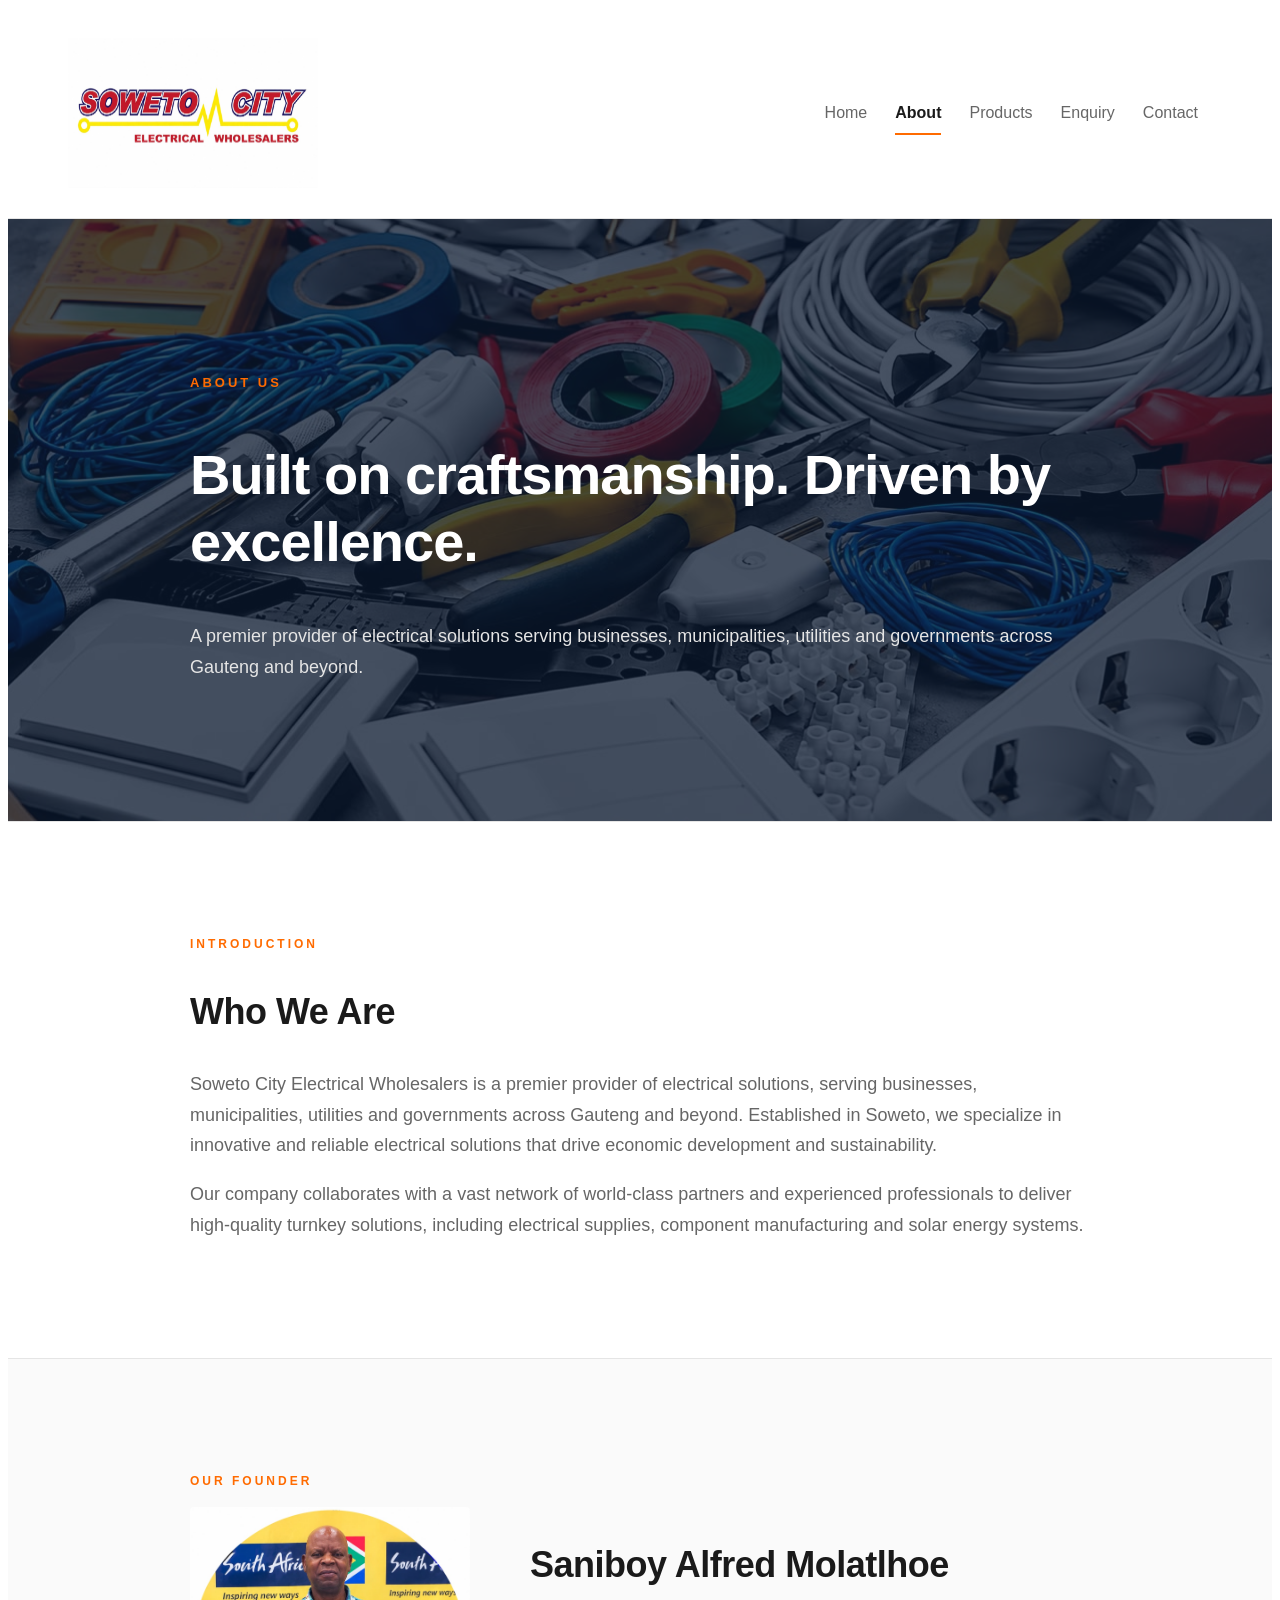
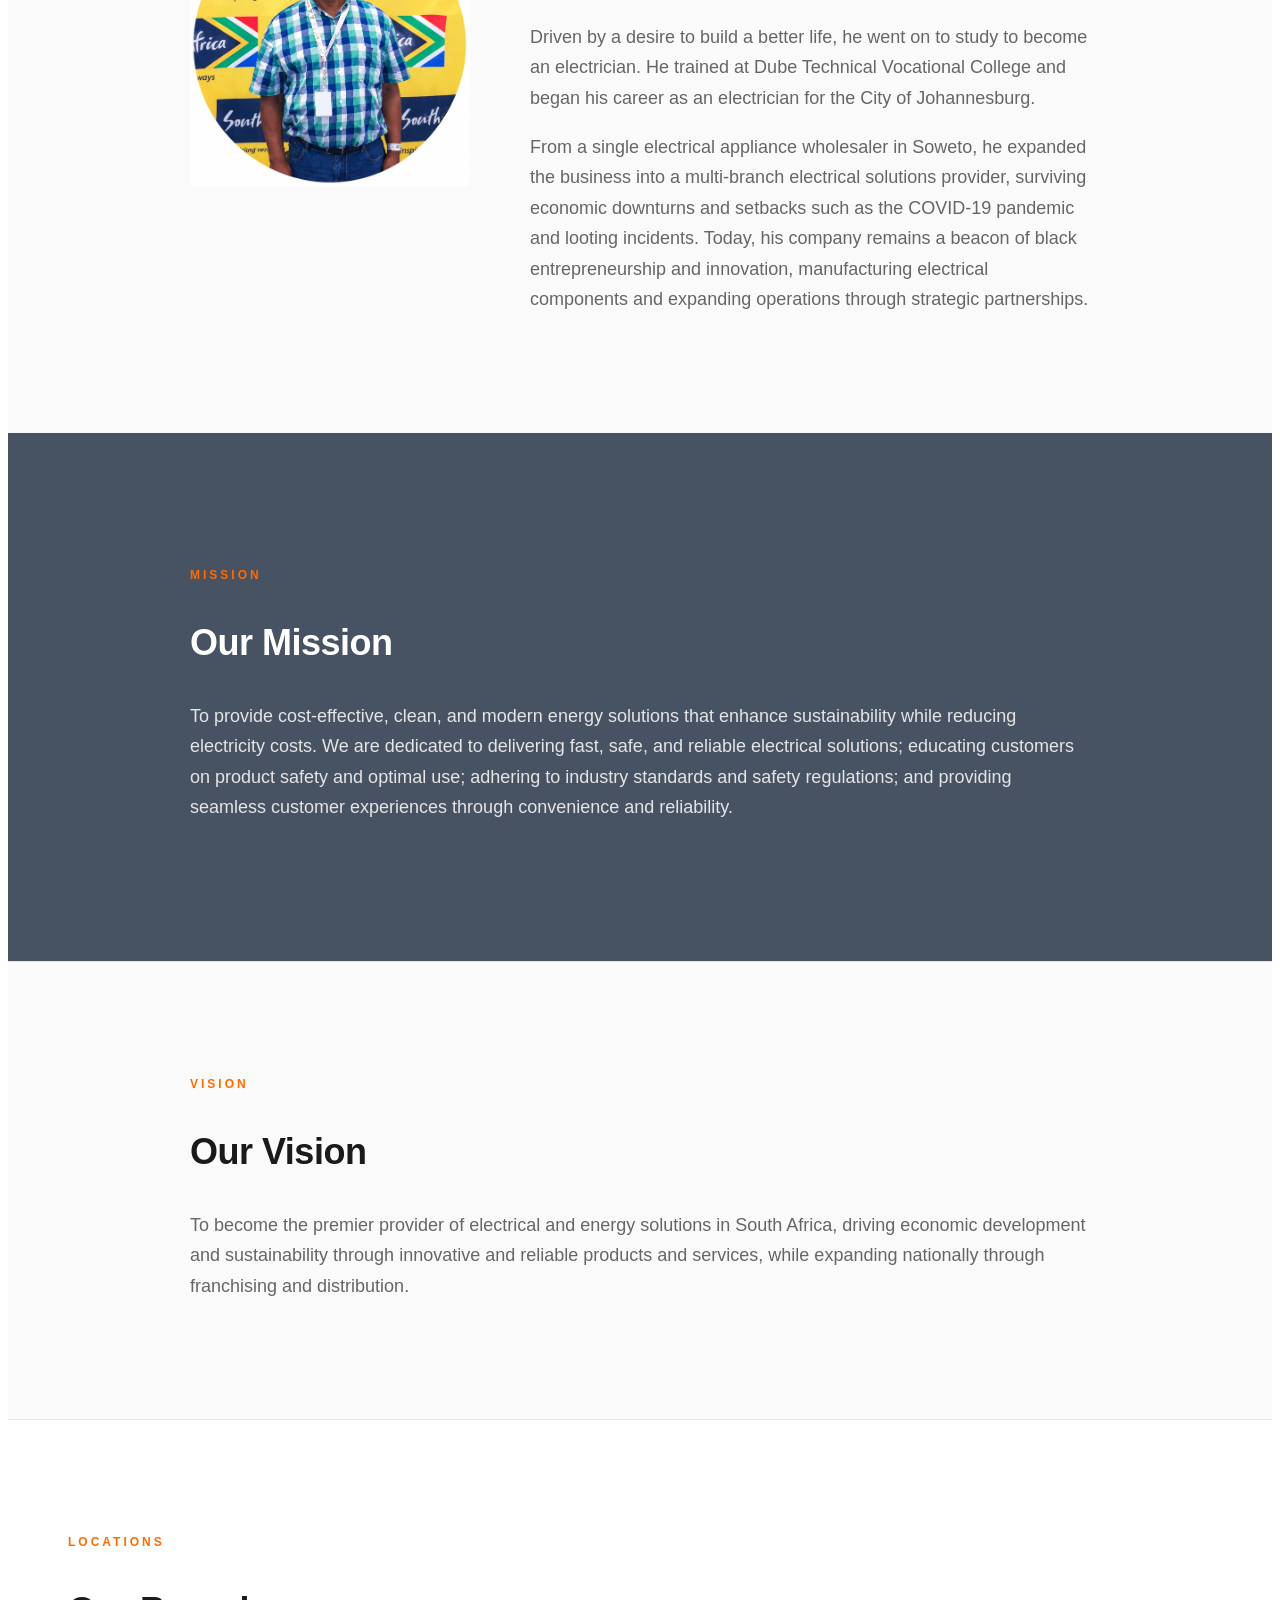
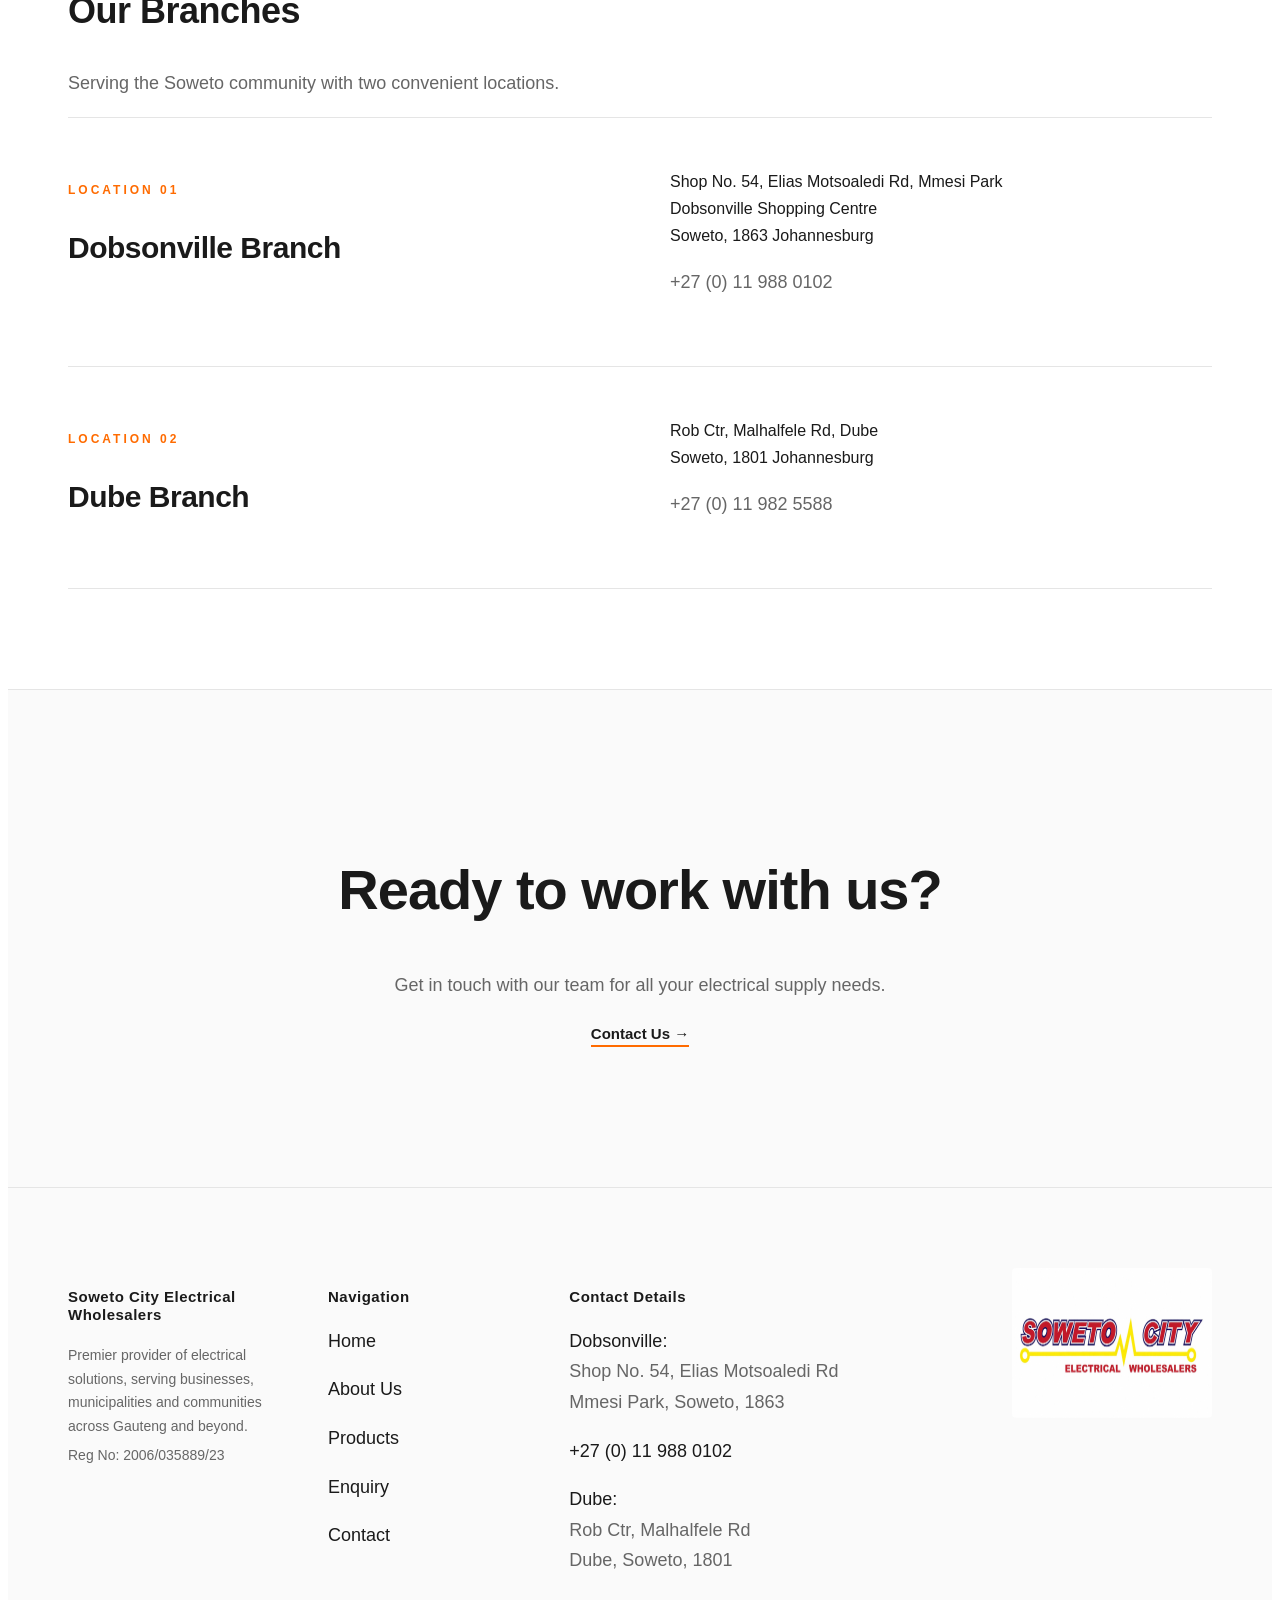
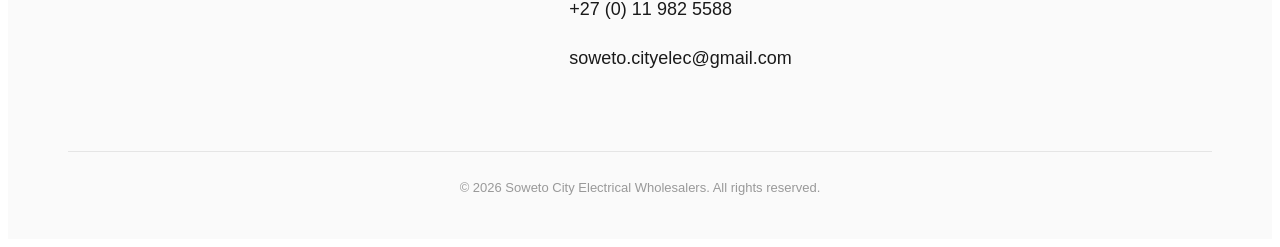
==== commit 7d48cd58: "I have added behind the text for more visual appeal. More images have been added behind the text of " ====
--- a/Root/Assets/about.html
+++ b/Root/Assets/about.html
@@ -34,11 +34,16 @@
 
         <main>
 
-            <!--About Us-->
-            <section class="hero-section">
+            <!--About Us Banner-->
+            <section style="padding: 140px 60px 120px 60px; background-image: url('../Images/About\ Us\ Banner.jpeg'); background-size: cover; background-position: center; position: relative;">
+    
+            <div style="position: absolute; top: 0; left: 0; width: 100%; height: 100%; background-color: rgba(10, 25, 47, 0.75);"></div>
+
+            <div class="content-wrapper" style="position: relative; z-index: 1;">
                 <p class="section-label">About Us</p>
-                <h2>Built on craftsmanship. Driven by excellence.</h2>
-                <p>A premier provider of electrical solutions serving businesses, municipalities, utilities and governments across Gauteng and beyond.</p>
+                <h2 style="color: #FFFFFF;">Built on craftsmanship. Driven by excellence.</h2>
+                <p style="color: #E5E5E5;">A premier provider of electrical solutions serving businesses, municipalities, utilities and governments across Gauteng and beyond.</p>
+            </div>
             </section>
 
             <!--Who We Are-->
@@ -73,12 +78,15 @@
             </section>
 
             <!--The Mission-->
-            <section class="content-section">
-                <div class="content-wrapper">
-                    <p class="section-label-small">Mission</p>
-                    <h3>Our Mission</h3>
-                    <p>To provide cost-effective, clean, and modern energy solutions that enhance sustainability while reducing electricity costs. We are dedicated to delivering fast, safe, and reliable electrical solutions; educating customers on product safety and optimal use; adhering to industry standards and safety regulations; and providing seamless customer experiences through convenience and reliability.</p>
-                </div>
+            <section style="padding: 120px 60px; background-image: url('../Images/Our\ Mission\ Banner.jpeg'); background-size: cover; background-position: center; position: relative;">
+    
+            <div style="position: absolute; top: 0; left: 0; width: 100%; height: 100%; background-color: rgba(10, 25, 47, 0.75);"></div>
+
+            <div class="content-wrapper" style="position: relative; z-index: 1;">
+                <p class="section-label-small">Mission</p>
+                <h3 style="color: #FFFFFF;">Our Mission</h3>
+                <p style="color: #E5E5E5;">To provide cost-effective, clean, and modern energy solutions that enhance sustainability while reducing electricity costs. We are dedicated to delivering fast, safe, and reliable electrical solutions; educating customers on product safety and optimal use; adhering to industry standards and safety regulations; and providing seamless customer experiences through convenience and reliability.</p>
+            </div>
             </section>
 
             <!--The Vision-->
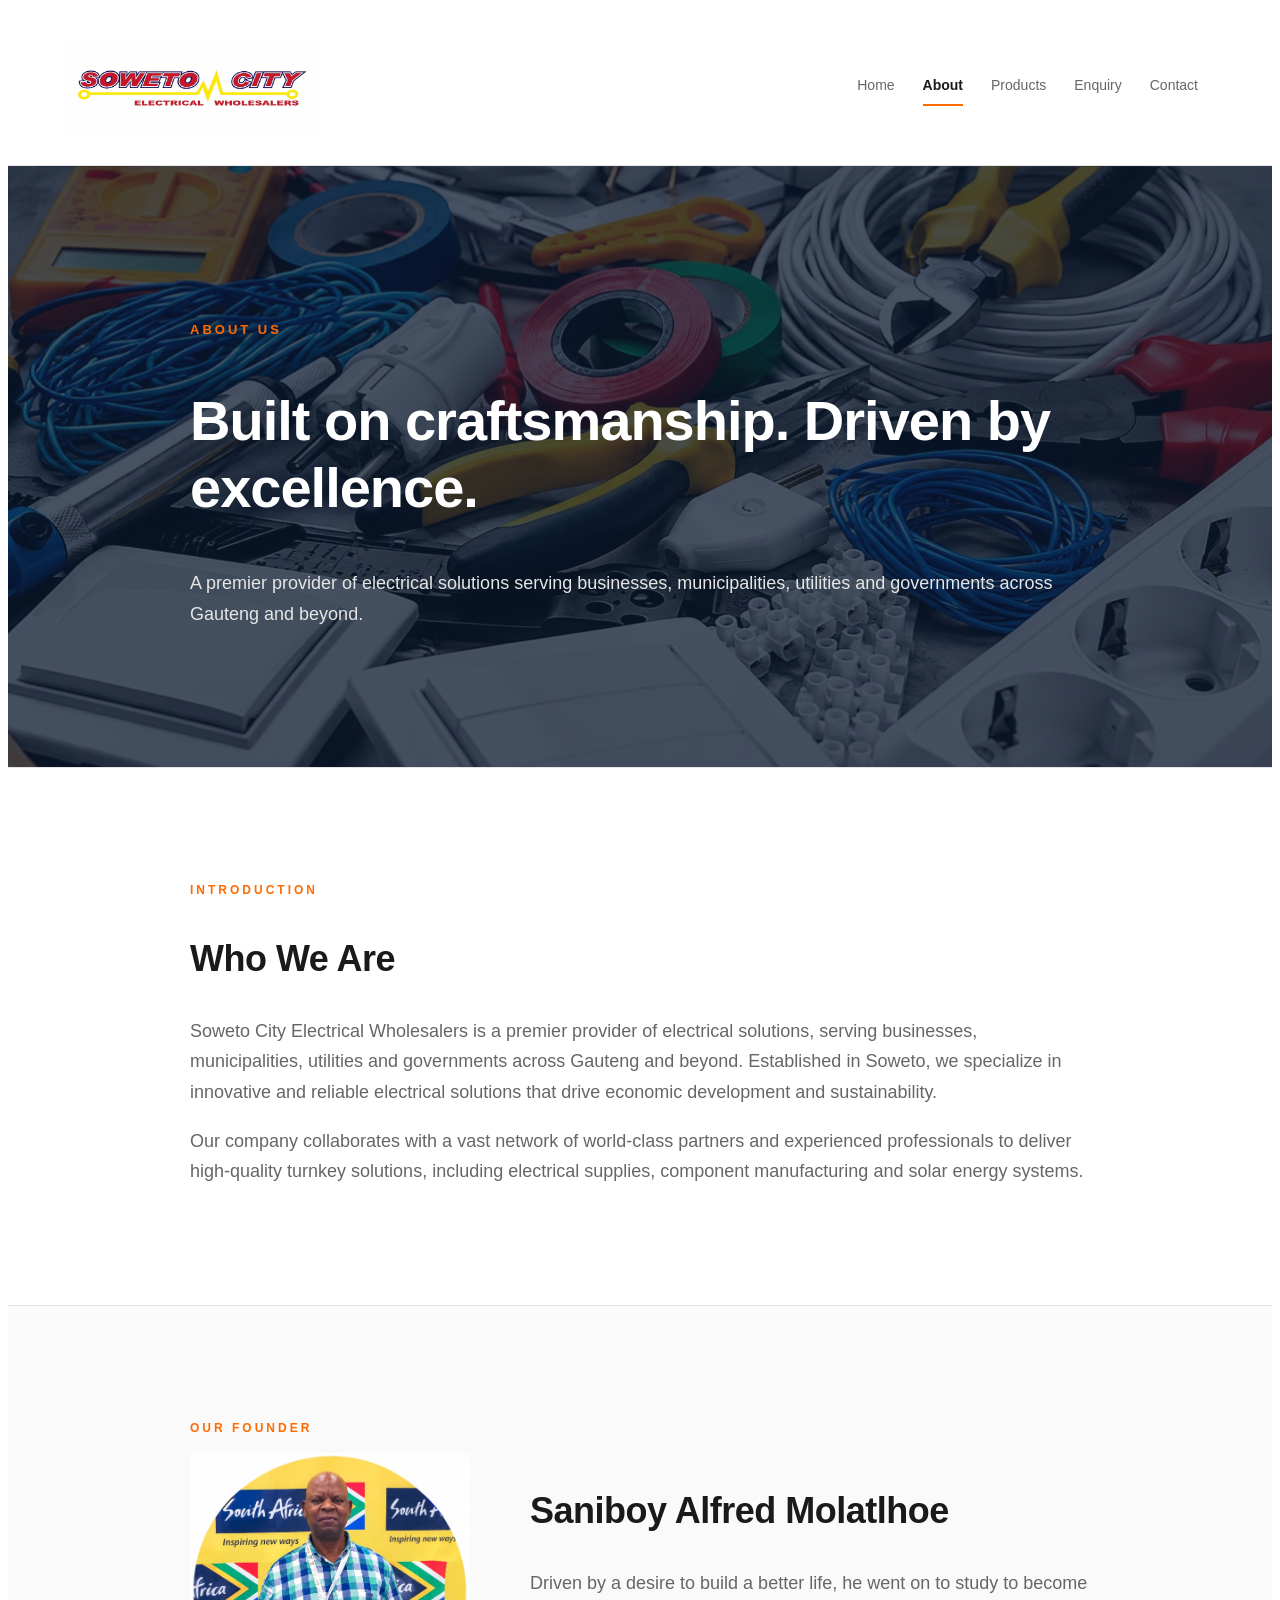
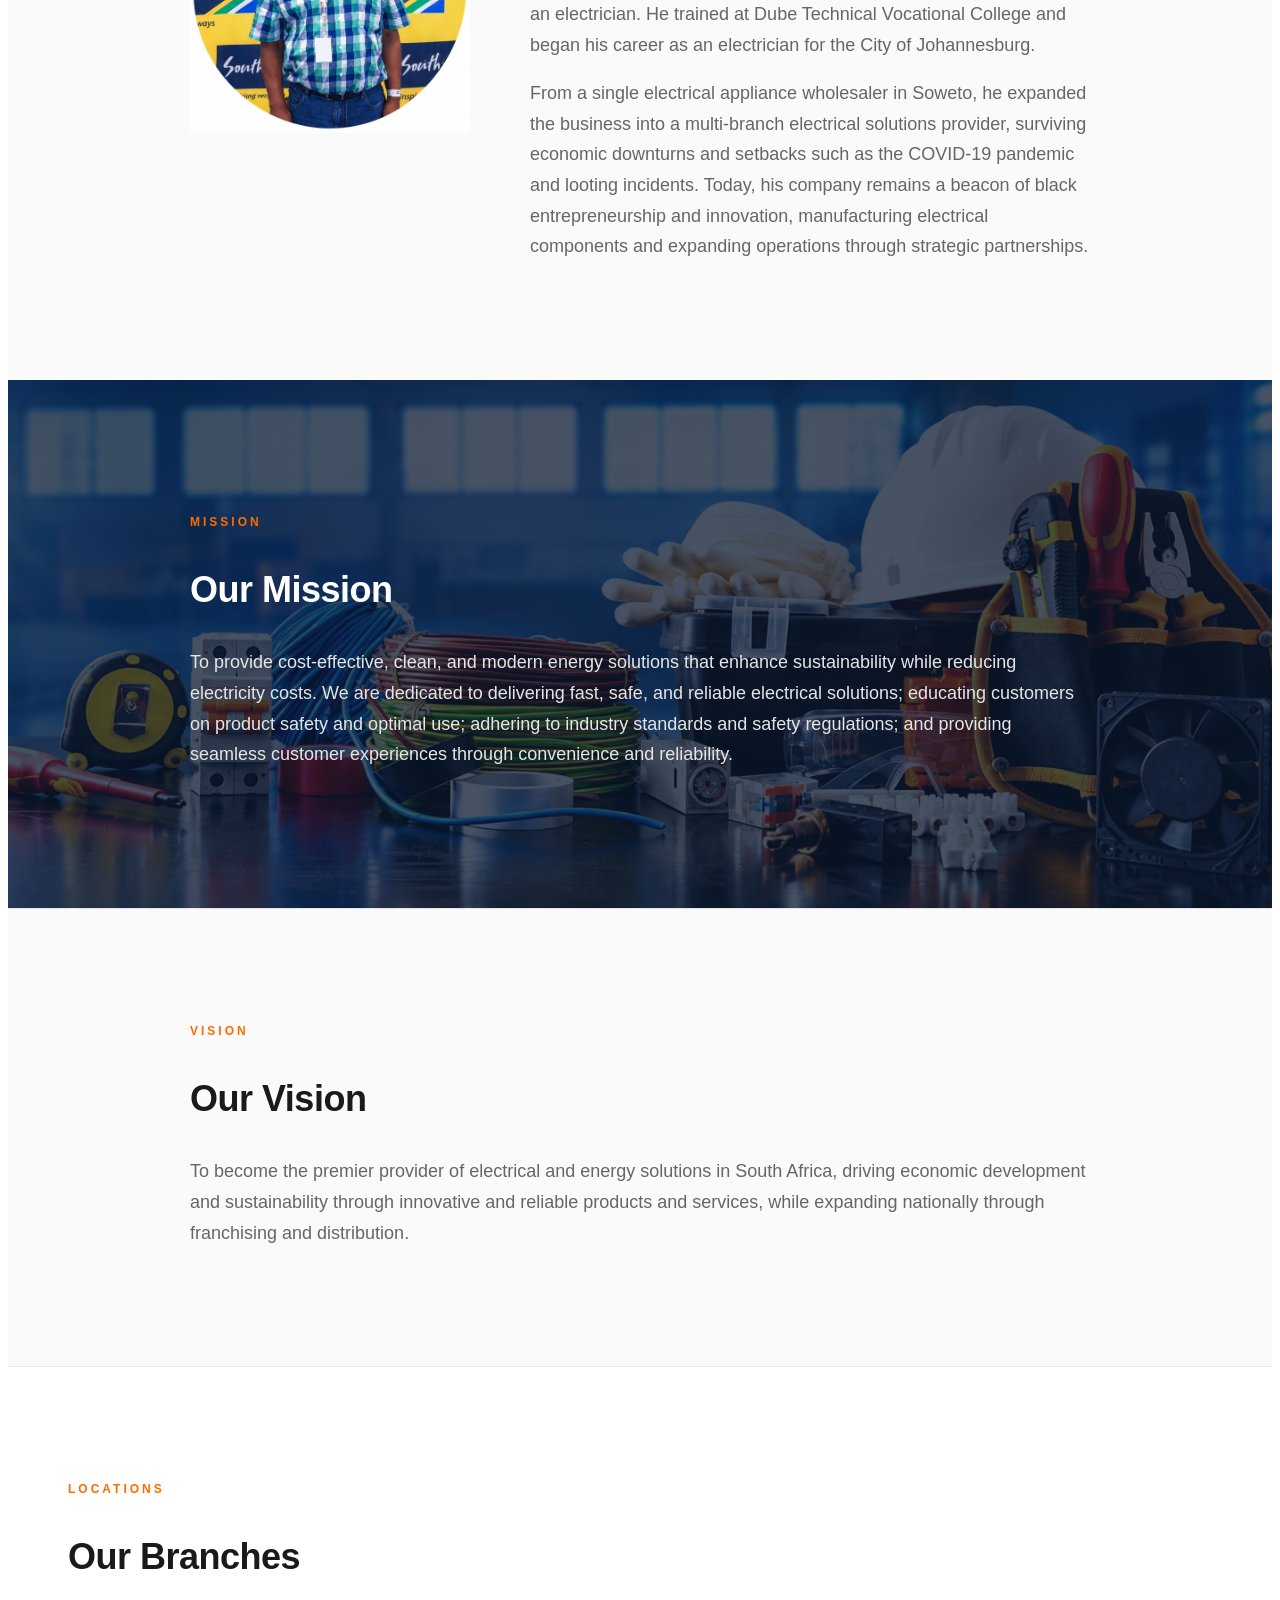
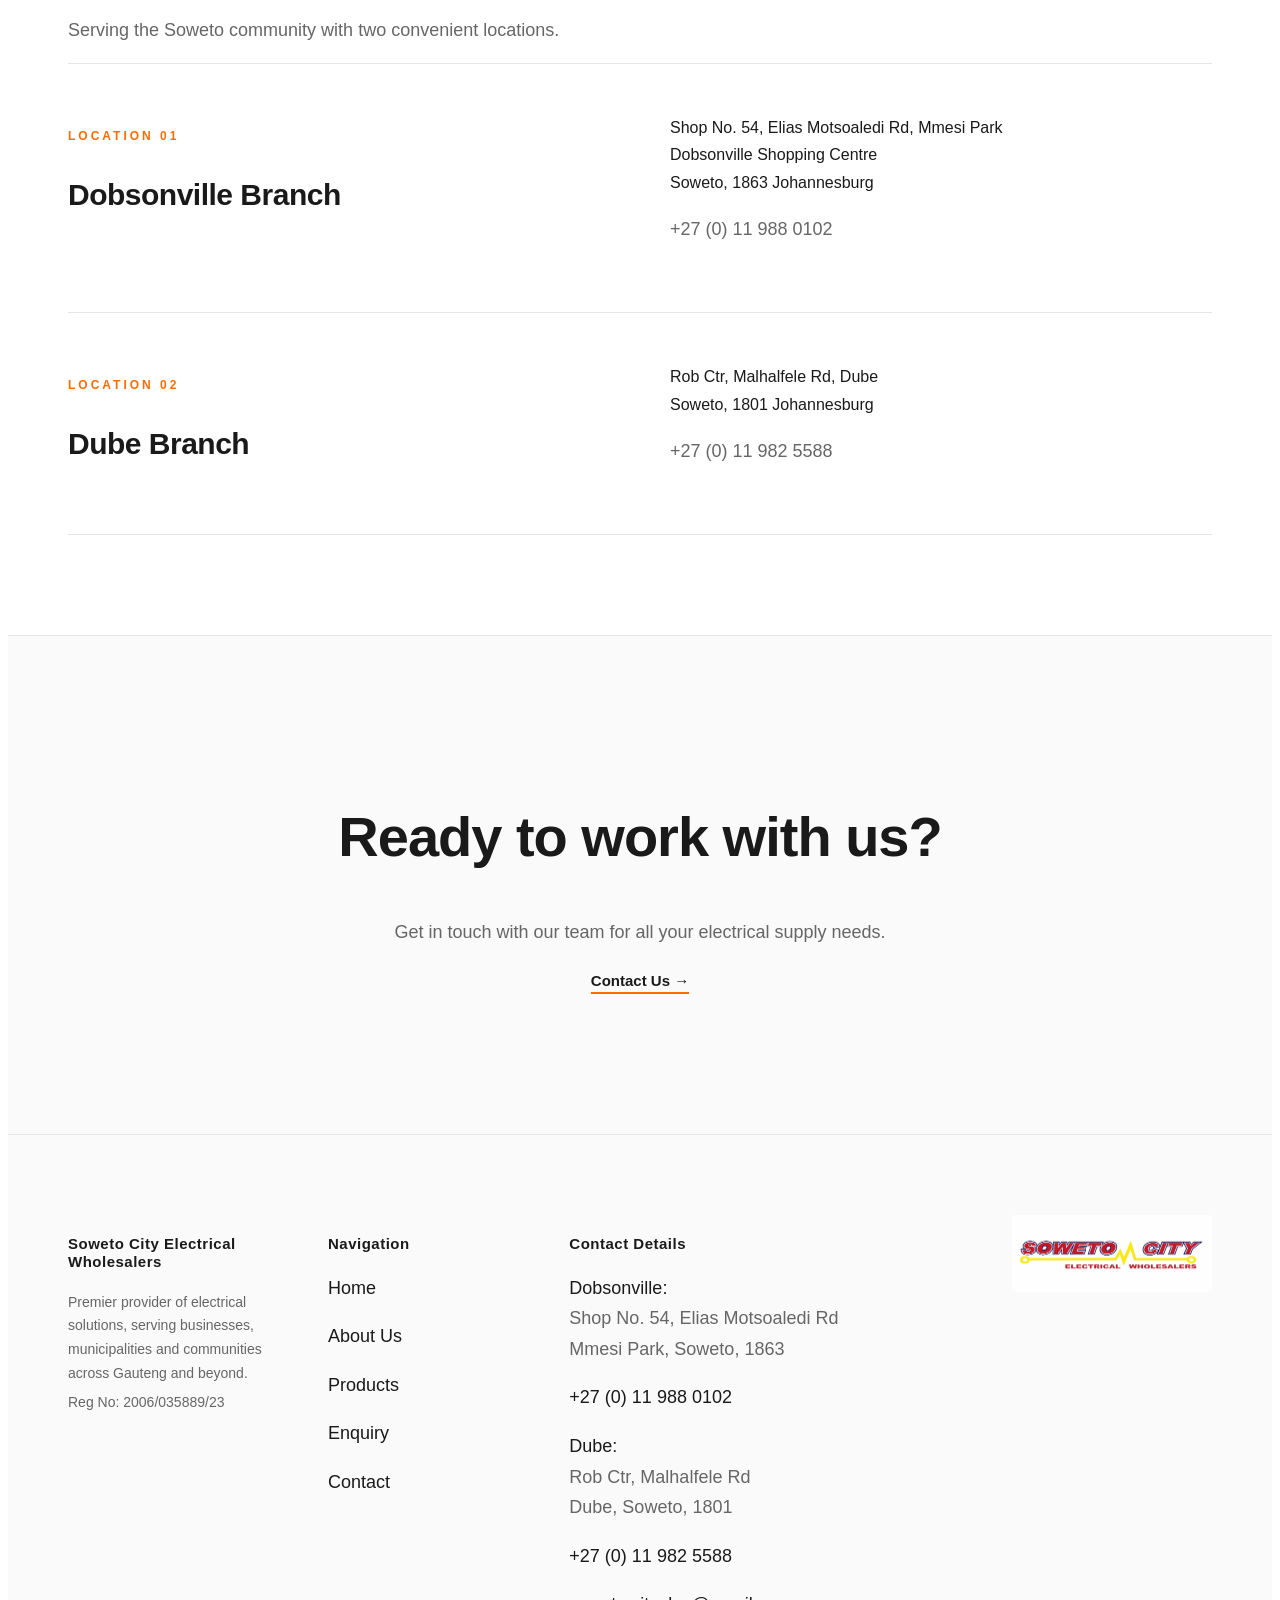
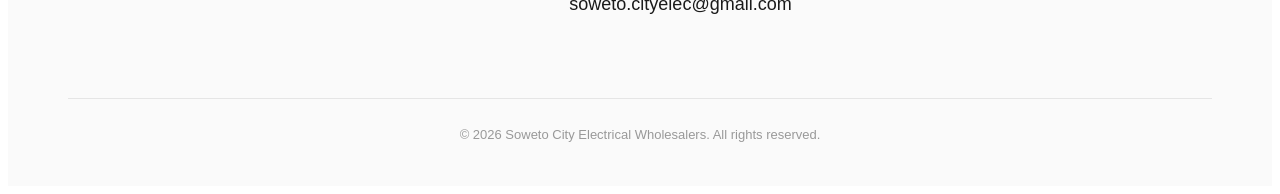
==== commit aec1587d: "Add files via upload I have added a cart to the website." ====
--- a/Root/Assets/about.html
+++ b/Root/Assets/about.html
@@ -1,6 +1,8 @@
 <!DOCTYPE html>
 <html lang="en">
     <head>
+        <meta charset="UTF-8">
+        <meta name="viewport" content="width=device-width, initial-scale=1.0">
         <title>Soweto City Electrical Wholesalers | About Us</title>
         <link rel="stylesheet" href="../CSS/Style.css">
         
@@ -211,5 +213,6 @@
             </div>
         </footer>
 
+        <script src="../Javascript/JS.js"></script>
     </body>
 </html>
--- a/Root/CSS/Style.css
+++ b/Root/CSS/Style.css
@@ -1,3 +1,8 @@
+/*ROOT FONT SIZE*/
+html {
+    font-size: 16px;
+}
+
 /*BASE STYLES*/
 body{
     font-family: 'Inter', Arial, sans-serif;
@@ -17,28 +22,28 @@
 }
 
 h1{
-    font-size: 18px;
+    font-size: 1.125rem;
     font-weight: 600;
     letter-spacing: 0.5px;
 }
 
 h2{
-    font-size: 56px;
+    font-size: 3.5rem;
     letter-spacing: -1px;
 }
 
 h3{
-    font-size: 36px;
+    font-size: 2.25rem;
 }
 
 h4{
-    font-size: 15px;
+    font-size: 0.9375rem;
     font-weight: 600;
     letter-spacing: 0.5px;
 }
 
 p{
-    font-size: 18px;
+    font-size: 1.125rem;
     color: #666666;
 }
 
@@ -59,7 +64,7 @@
 /*REUSABLE CLASSES*/
 .section-label{
     color: #FF6B00;
-    font-size: 13px;
+    font-size: 0.8125rem;
     font-weight: 600;
     letter-spacing: 3px;
     text-transform: uppercase;
@@ -68,7 +73,7 @@
 
 .section-label-small{
     color: #FF6B00;
-    font-size: 12px;
+    font-size: 0.75rem;
     font-weight: 600;
     letter-spacing: 3px;
     text-transform: uppercase;
@@ -77,19 +82,20 @@
 
 .accent-link{
     color: #1A1A1A;
-    font-size: 15px;
+    font-size: 0.9375rem;
     font-weight: 600;
     padding-bottom: 3px;
     border-bottom: 2px solid #FF6B00;
 }
 
-.accent-link:hover{
-    color: #FF6B00;
+.accent-link:active {
+    color: #E55A00;
+    border-bottom-color: #E55A00;
 }
 
 .muted-link{
     color: #666666;
-    font-size: 15px;
+    font-size: 0.9375rem;
     font-weight: 500;
 }
 
@@ -132,21 +138,14 @@
 /*LOGO SIZING*/
 .logo-img{
     width: 250px;
-    height: 150px;
+    height: auto;
     border-radius: 2px;
 }
 
 .footer-logo{
     width: 200px;
-    height: 150px;
+    height: auto;
     border-radius: 4px;
-}
-
-/*NAVIGATION*/
-nav p{
-    margin: 0;
-    font-size: 14px;
-    font-weight: 400;
 }
 
 /*NAVIGATION*/
@@ -155,18 +154,23 @@
     align-items: center;
 }
 
+nav p{
+    margin: 0;
+    font-size: 0.875rem;
+    font-weight: 400;
+}
+
 /*Hide the checkbox*/
 .menu-toggle{
     display: none;
 }
 
-/*Hide the menu button on desktop*/
 .menu-button{
     display: none;
     cursor: pointer;
     color: #1A1A1A;
     font-family: 'Inter', Arial, sans-serif;
-    font-size: 14px;
+    font-size: 1.5rem;
     font-weight: 600;
     padding: 8px 14px;
 }
@@ -184,6 +188,7 @@
     padding: 8px 14px;
     position: relative;
     transition: color 0.3s ease;
+    font-size: 0.875rem;
 }
 
 /*Hover underline slides in from left*/
@@ -208,43 +213,16 @@
     transform: scaleX(1);
 }
 
+.nav-links a:active {
+    color: #FF6B00;
+}
+
 .nav-links a.active{
     color: #1A1A1A;
     font-weight: 600;
 }
 
 .nav-links a.active::after{
-    transform: scaleX(1);
-}
-
-/*HOVER FEATURE - underline slides in from left*/
-nav a::after{
-    content: '';
-    position: absolute;
-    left: 14px;
-    right: 14px;
-    bottom: 0;
-    height: 2px;
-    background-color: #FF6B00;
-    transform: scaleX(0);
-    transform-origin: left;
-    transition: transform 0.3s ease;
-}
-
-nav a:hover{
-    color: #1A1A1A;
-}
-
-nav a:hover::after{
-    transform: scaleX(1);
-}
-
-nav a.active{
-    color: #1A1A1A;
-    font-weight: 600;
-}
-
-nav a.active::after{
     transform: scaleX(1);
 }
 
@@ -252,13 +230,13 @@
 .row-number{
     color: #FF6B00;
     font-weight: 600;
-    font-size: 14px;
+    font-size: 0.875rem;
 }
 
 .row-title{
     color: #1A1A1A;
     font-weight: 600;
-    font-size: 22px;
+    font-size: 1.375rem;
     text-decoration: none;
 }
 
@@ -304,8 +282,6 @@
     border-top: 1px solid #E5E5E5;
     text-align: center;
 }
-
- 
 
 /*TWO-COLUMN FLEX LAYOUT*/
 .flex-row{
@@ -336,7 +312,7 @@
 }
 
 .item-row h3{
-    font-size: 30px;
+    font-size: 1.875rem;
     margin-bottom: 20px;
 }
 
@@ -344,11 +320,18 @@
     width: 100%;
     border-radius: 4px;
     display: block;
+    box-shadow: 0 2px 8px rgba(0, 0, 0, 0.06);
+    transition: box-shadow 0.3s ease, transform 0.3s ease;
+}
+
+.item-row img:hover{
+    box-shadow: 0 8px 24px rgba(0, 0, 0, 0.12);
+    transform: translateY(-3px);
 }
 
 .item-meta{
     color: #666666;
-    font-size: 15px;
+    font-size: 0.9375rem;
     margin: 12px 0 0 0;
 }
 
@@ -358,12 +341,12 @@
 }
 
 /*BUY BUTTON*/
-.buy-button{
+.buy-button {
     display: inline-block;
     background-color: #FF6B00;
     color: #FFFFFF;
     font-family: 'Inter', Arial, sans-serif;
-    font-size: 15px;
+    font-size: 0.9375rem;
     font-weight: 600;
     letter-spacing: 1px;
     text-transform: uppercase;
@@ -371,23 +354,37 @@
     border-radius: 4px;
     text-decoration: none;
     margin-top: 25px;
-    transition: background-color 0.3s ease, transform 0.2s ease;
-}
-
-.buy-button:hover{
+    box-shadow: 0 4px 12px rgba(255, 107, 0, 0.3);
+    transition: background-color 0.3s ease, transform 0.2s ease, box-shadow 0.3s ease;
+}
+
+.buy-button:hover {
     background-color: #E55A00;
     color: #FFFFFF;
     transform: translateY(-2px);
+    box-shadow: 0 8px 20px rgba(255, 107, 0, 0.4);
+}
+
+.buy-button:active {
+    transform: translateY(1px);
+    box-shadow: 0 2px 6px rgba(255, 107, 0, 0.3);
 }
 
 /*FORMS*/
+.enquiry-form{
+    box-shadow: 0 4px 16px rgba(0, 0, 0, 0.05);
+    padding: 40px;
+    border-radius: 6px;
+    background-color: #FFFFFF;
+}
+
 .form-group{
     margin-bottom: 35px;
 }
 
 .form-group label{
     color: #1A1A1A;
-    font-size: 14px;
+    font-size: 0.875rem;
     font-weight: 600;
     letter-spacing: 0.5px;
     display: block;
@@ -403,7 +400,7 @@
     border-bottom: 1px solid #E5E5E5;
     background-color: transparent;
     font-family: 'Inter', Arial, sans-serif;
-    font-size: 16px;
+    font-size: 1rem;
     font-weight: 300;
     color: #1A1A1A;
     outline: none;
@@ -427,15 +424,20 @@
     cursor: pointer;
     color: #1A1A1A;
     font-family: 'Inter', Arial, sans-serif;
-    font-size: 15px;
+    font-size: 0.9375rem;
     font-weight: 600;
     padding-bottom: 3px;
     border-bottom: 2px solid #FF6B00;
-    transition: color 0.3s ease;
+    transition: color 0.3s ease, border-color 0.3s ease;
 }
 
 .submit-button:hover{
     color: #FF6B00;
+}
+
+.submit-button:active{
+    color: #E55A00;
+    border-bottom-color: #E55A00;
 }
 
 /*MAP EMBEDS*/
@@ -490,7 +492,7 @@
 .footer-col p{
     color: #666666;
     margin: 5px 0;
-    font-size: 14px;
+    font-size: 0.875rem;
     line-height: 1.7;
     font-weight: 300;
 }
@@ -512,12 +514,12 @@
 .footer-reg{
     color: #999999;
     margin-top: 15px;
-    font-size: 13px;
+    font-size: 0.8125rem;
 }
 
 .footer-links p{
     margin: 8px 0;
-    font-size: 14px;
+    font-size: 0.875rem;
 }
 
 .footer-social{
@@ -534,7 +536,7 @@
 .footer-bottom p{
     color: #999999;
     text-align: center;
-    font-size: 13px;
+    font-size: 0.8125rem;
     margin: 0;
     font-weight: 300;
 }
@@ -542,7 +544,7 @@
 /*RESPONSIVE DESIGNS*/
 @media (max-width: 992px){
     h2{
-        font-size: 42px;
+        font-size: 2.625rem;
     }
 
     header{
@@ -568,25 +570,25 @@
     }
 
     .logo-img {
-    width: 250px;
-}
-
-.footer-logo {
-    width: 180px;
-}
+        width: 250px;
+    }
+
+    .footer-logo {
+        width: 180px;
+    }
 }
 
 @media (max-width: 768px){
     h2{
-        font-size: 32px;
+        font-size: 2rem;
     }
 
     h3{
-        font-size: 26px;
+        font-size: 1.625rem;
     }
 
     p{
-        font-size: 16px;
+        font-size: 1rem;
     }
 
     header{
@@ -599,14 +601,40 @@
         gap: 15px;
     }
 
-    nav a{
-        padding: 8px 8px;
-        font-size: 13px;
-    }
-
-    nav a::after{
-        left: 8px;
-        right: 8px;
+    /*Show menu button on mobile*/
+    .menu-button{
+        display: block;
+    }
+
+    /*Hide the menu links by default on mobile*/
+    .nav-links{
+        display: none;
+        flex-direction: column;
+        width: 100%;
+        padding-top: 10px;
+    }
+
+    /*Show the menu links when the checkbox is checked*/
+    .menu-toggle:checked ~ .nav-links{
+        display: flex;
+    }
+
+    /*Stack the links vertically*/
+    .nav-links a{
+        padding: 10px 0;
+        font-size: 1rem;
+    }
+
+    /*Hide the underline effect on mobile (optional)*/
+    .nav-links a::after{
+        display: none;
+    }
+
+    /*Make sitemap rows stack on mobile so the page stays slim*/
+    .row-item {
+        flex-direction: column !important;
+        align-items: flex-start !important;
+        gap: 10px !important;
     }
 
     .hero-section{
@@ -624,7 +652,7 @@
     }
 
     .item-row h3{
-        font-size: 24px;
+        font-size: 1.5rem;
     }
 
     .row-title{
@@ -640,48 +668,21 @@
     }
 
     .logo-img {
-    width: 250px;
-}
-
-.footer-logo{
-    width: 170px;
-}
-/*Show menu button on mobile*/
-.menu-button{
-    display: block;
-}
-
-/*Hide the menu links by default on mobile*/
-.nav-links{
-    display: none;
-    flex-direction: column;
-    width: 100%;
-    padding-top: 10px;
-}
-
-/*Show the menu links when the checkbox is checked*/
-.menu-toggle:checked ~ .nav-links{
-    display: flex;
-}
-
-/*Stack the links vertically*/
-.nav-links a{
-    padding: 10px 0;
-}
-
-/*Hide the underline effect on mobile (optional)*/
-.nav-links a::after{
-    display: none;
-}
-
-.footer-logo{
-    width: 130px;
-}
+        width: 200px;
+    }
+
+    .footer-logo{
+        width: 170px;
+    }
 }
 
 @media (max-width: 480px){
-    h2{
-        font-size: 26px;
+   h2{
+        font-size: 1.625rem;
+    }
+
+    h3{
+        font-size: 1.375rem;
     }
 
     .hero-section{
@@ -703,10 +704,10 @@
     }
 
     .logo-img {
-    width: 250px;
-}
-
-.footer-logo {
-    width: 180px;
-}
+        width: 180px;
+    }
+
+    .footer-logo {
+        width: 140px;
+    }
 }
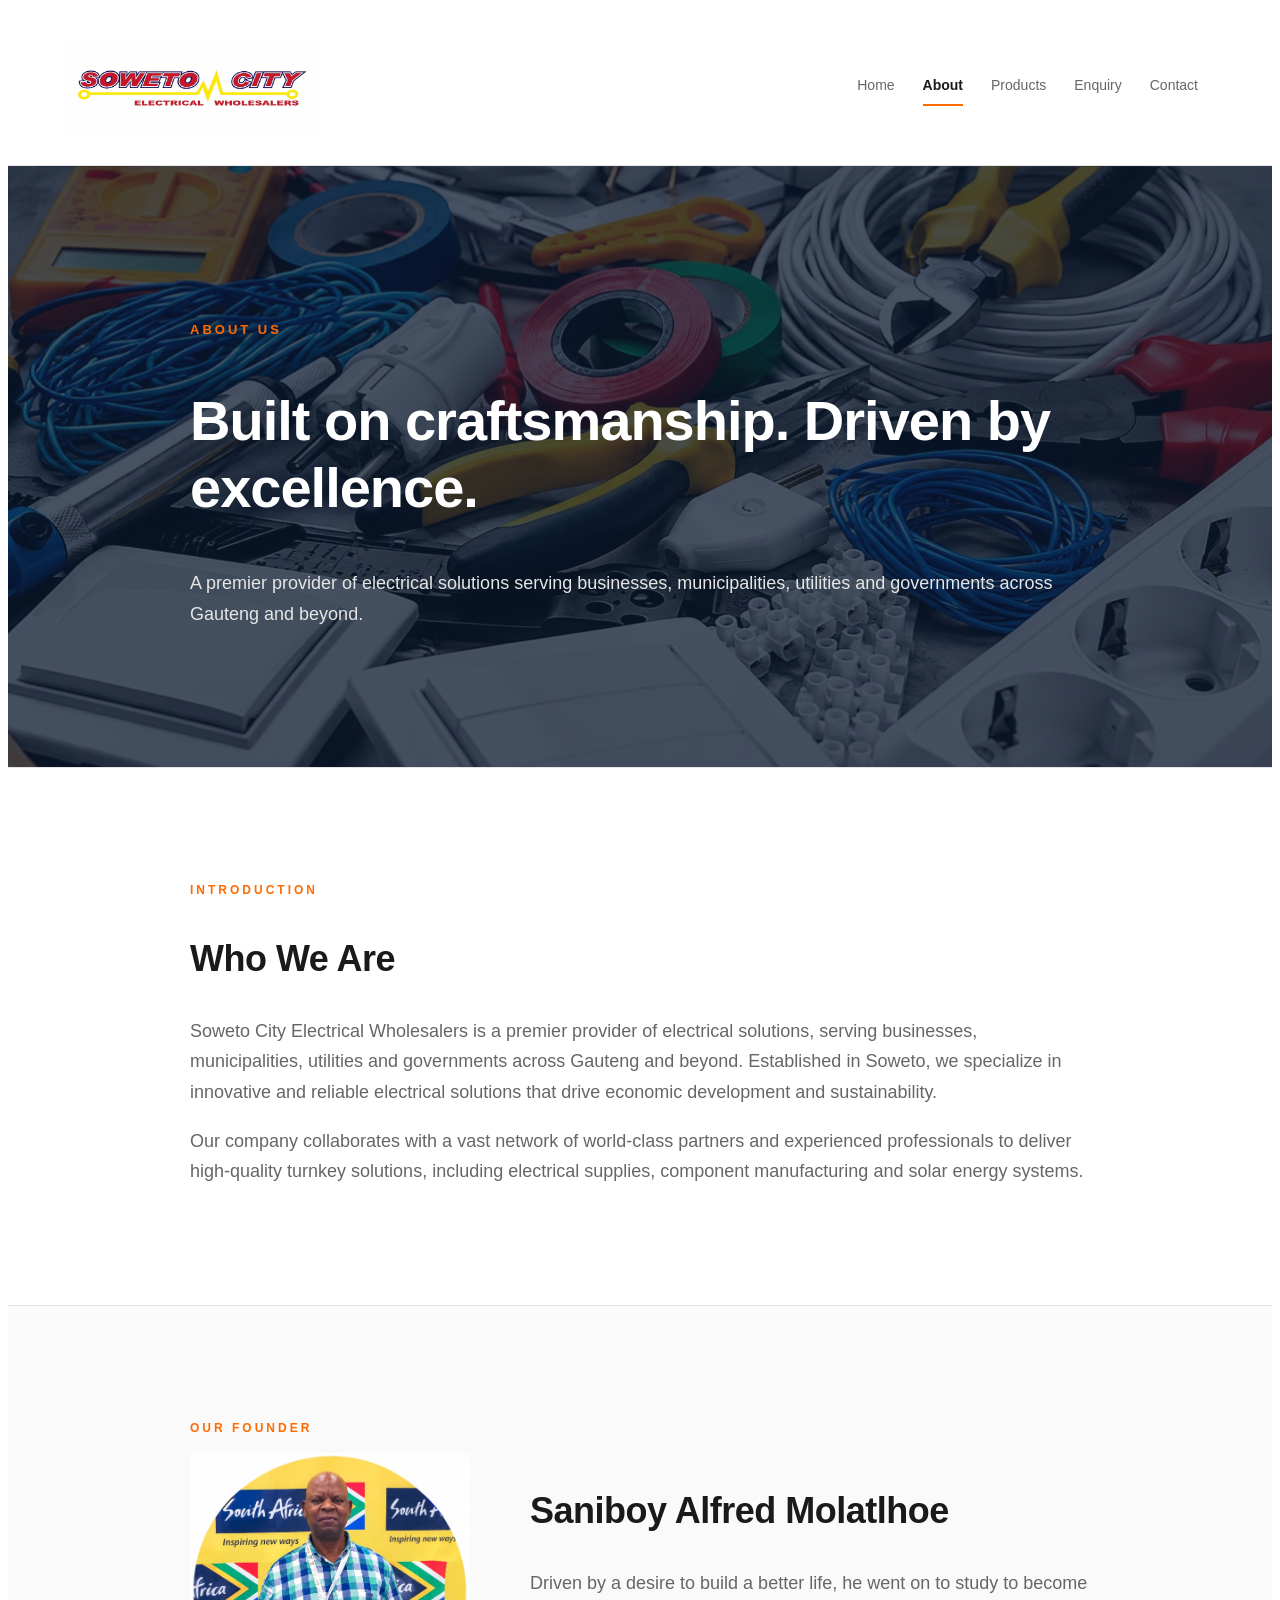
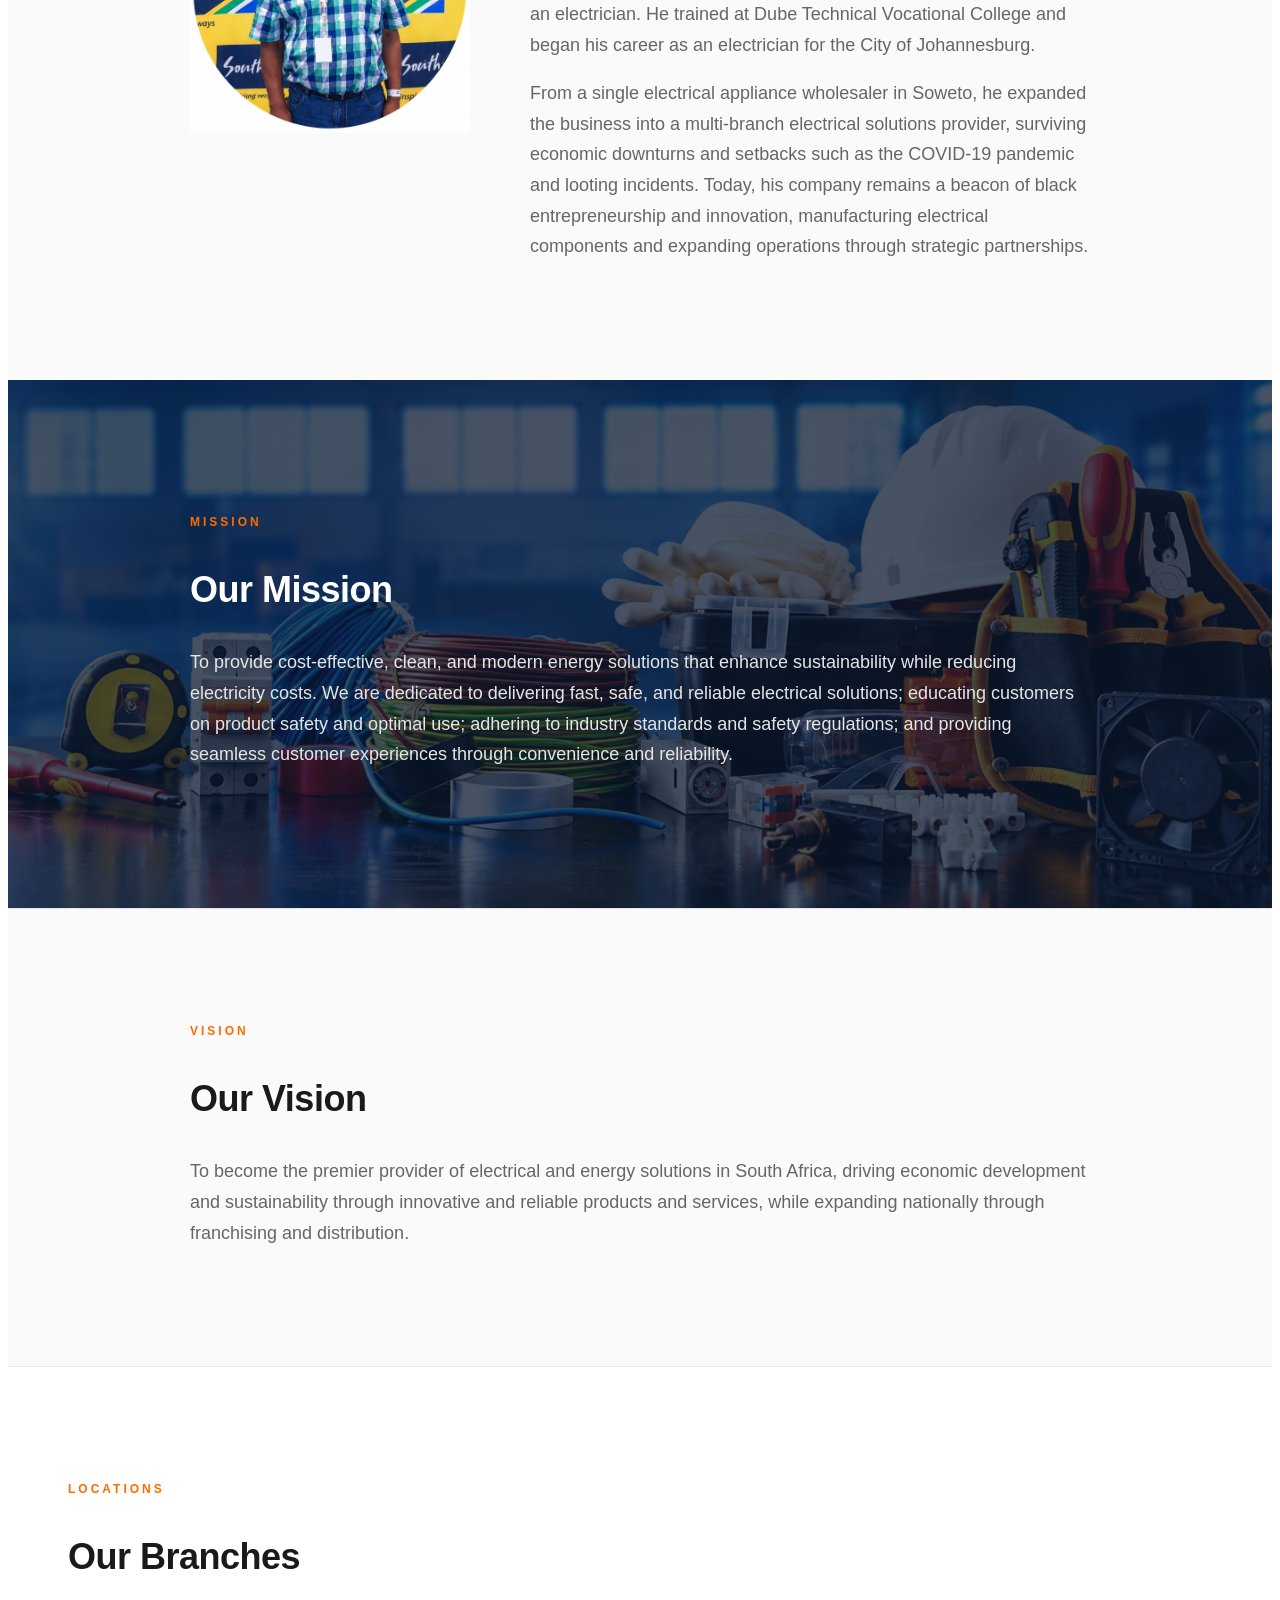
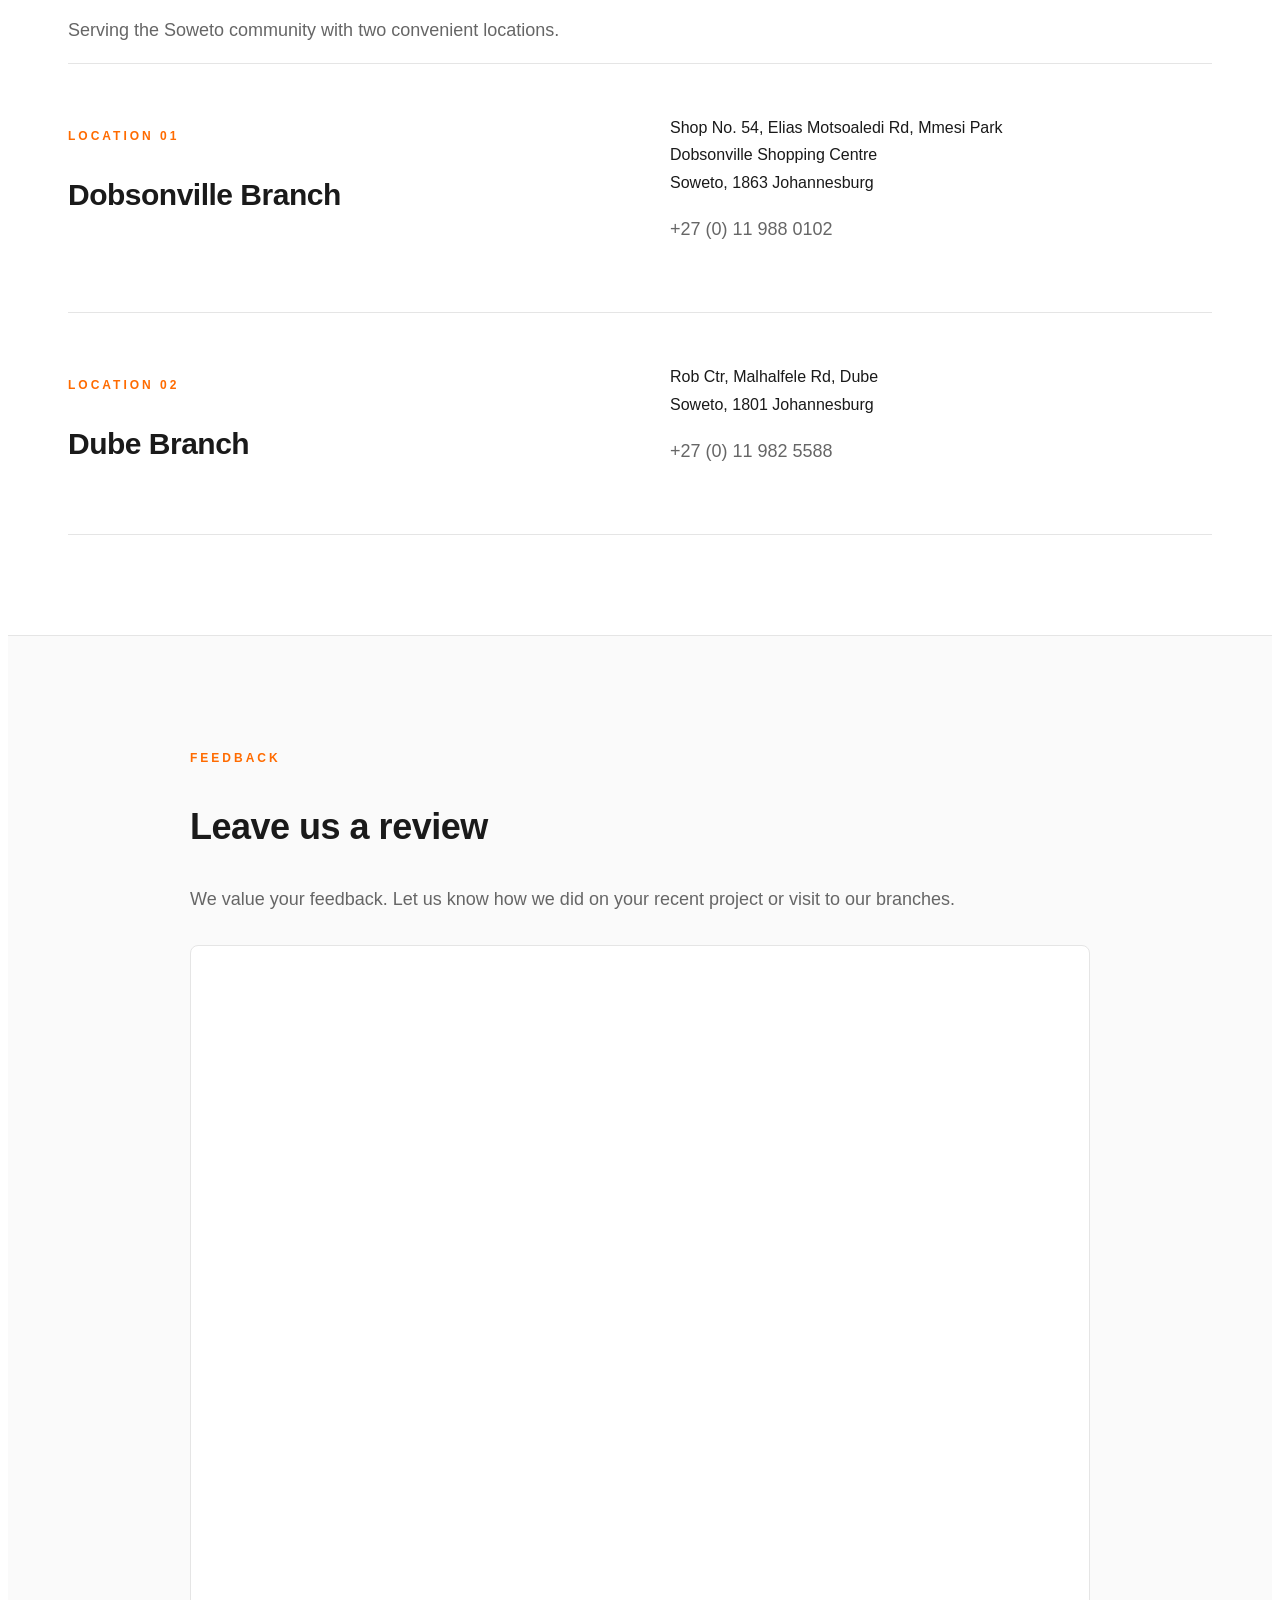
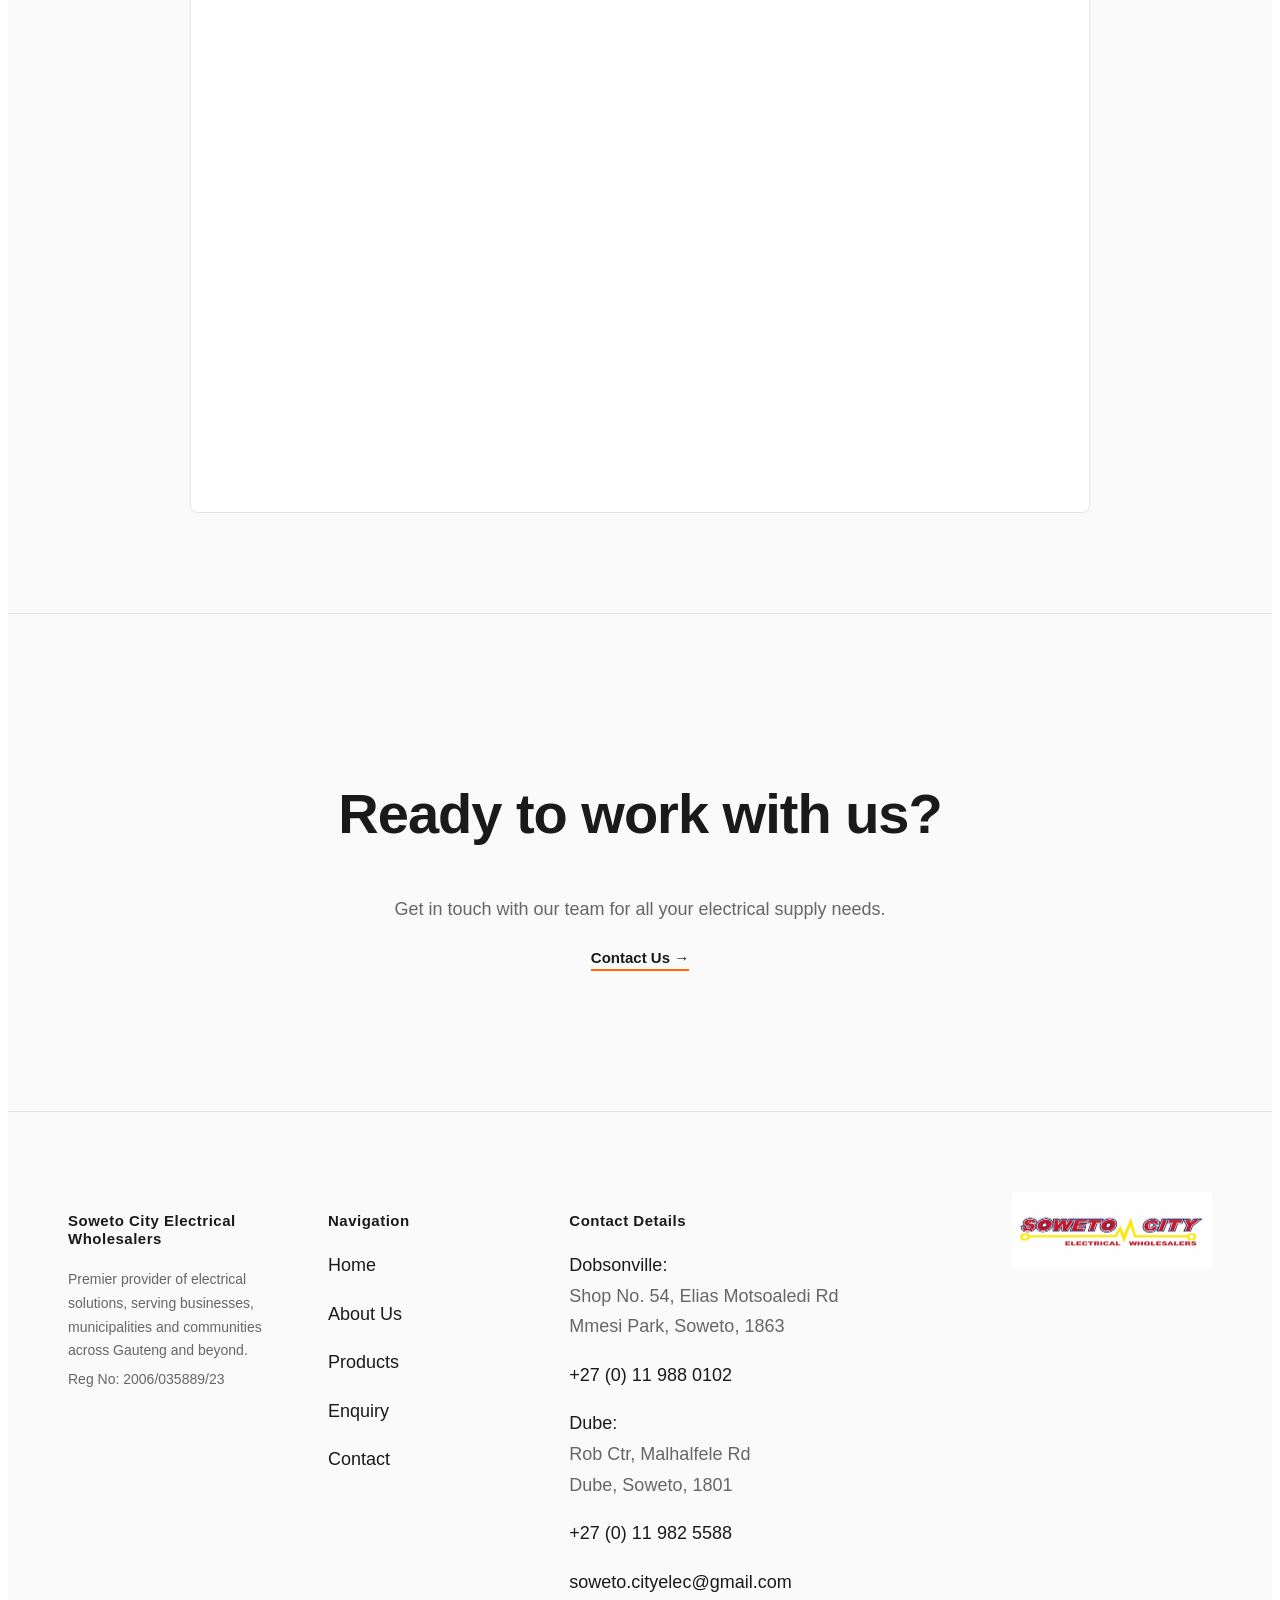
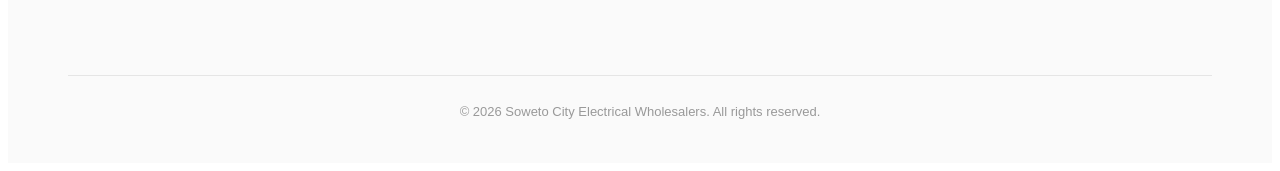
==== commit b1f27e55: "Add files via upload I have created an addtional page for the checkout, I have also added google for" ====
--- a/Root/Assets/about.html
+++ b/Root/Assets/about.html
@@ -140,6 +140,19 @@
                                 <p>+27 (0) 11 982 5588</p>
                             </div>
                         </div>
+                    </div>
+                </div>
+            </section>
+
+            <!--Leave Feedback-->
+            <section class="content-section-light">
+                <div class="content-wrapper">
+                    <p class="section-label-small">Feedback</p>
+                    <h3>Leave us a review</h3>
+                    <p>We value your feedback. Let us know how we did on your recent project or visit to our branches.</p>
+                    
+                    <div style="background: #FFF; border: 1px solid #E5E5E5; padding: 10px; border-radius: 8px; margin-top: 30px;">
+                        <iframe src="https://docs.google.com/forms/d/e/1FAIpQLSfAgfIScubm0G6riXh0brBxyaG-cRvqsJaWKBAzB55MYJ3wuw/viewform?embedded=true" width="100%" height="1138" frameborder="0" marginheight="0" marginwidth="0">Loading…</iframe>
                     </div>
                 </div>
             </section>
